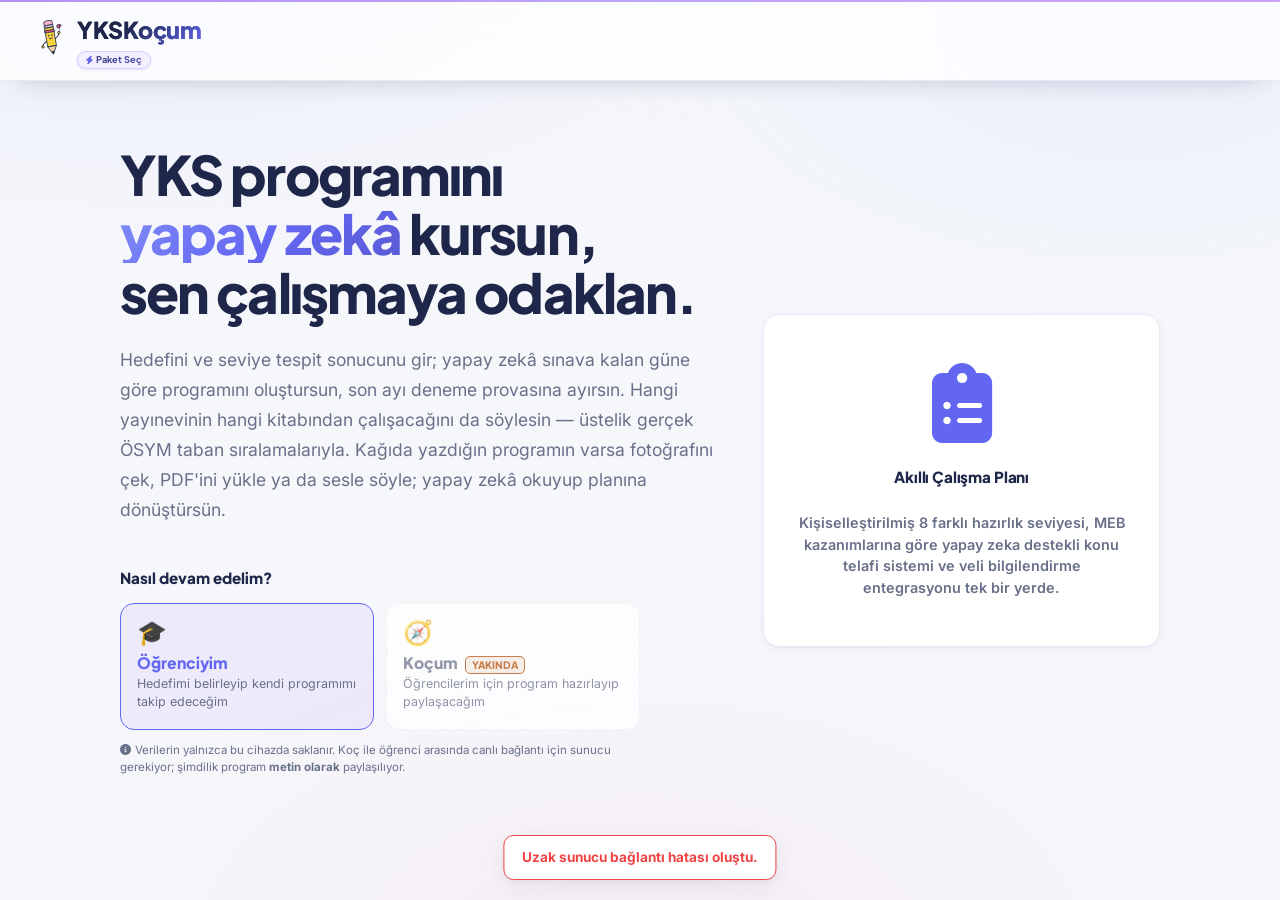
==== index.html @ 54e5850d "Gorev karti dar ekranda metni harf harf kirmiyordu 375px'te sagdaki rozet/saat/dugme grubu flex-shri" ====
<!DOCTYPE html>
<html lang="tr">
<head>
  <meta charset="UTF-8">
  <meta name="viewport" content="width=device-width, initial-scale=1.0, maximum-scale=1.0, user-scalable=no">
  <title>YKSKoçum - Akıllı YKS Ders Çalışma Koçu</title>
  <meta name="description" content="YKS sınavına hazırlanan öğrenciler için bilimsel verilerle desteklenen akıllı, dinamik ve kişiselleştirilmiş AI Ders Çalışma Koçu.">
  <meta name="theme-color" content="#6366f1">
  <link rel="manifest" href="manifest.json">
  <link rel="icon" type="image/svg+xml" href="favicon.svg">
  <link rel="icon" type="image/png" sizes="192x192" href="icon-192.png">
  <link rel="apple-touch-icon" href="icon-192.png">
  <!-- iOS: ana ekrana eklendiginde tarayici cubugu olmadan, uygulama gibi acilir -->
  <meta name="apple-mobile-web-app-capable" content="yes">
  <meta name="apple-mobile-web-app-status-bar-style" content="default">
  <meta name="apple-mobile-web-app-title" content="YKSKoçum">
  <meta name="mobile-web-app-capable" content="yes">
  <!-- CSS Stylesheet -->
  <!-- KRITIK: stil dosyasi yuklenmeden once modallar gorunur halde
       render edilmesin. styles.css gecikirse tum modal metinleri
       ekranda ust uste parliyordu. -->
  <style>.modal-overlay:not(.active){visibility:hidden;opacity:0;pointer-events:none;}</style>
  <link rel="stylesheet" href="styles.css?v=31">
  <!-- FontAwesome Icons -->
  <link rel="stylesheet" href="https://cdnjs.cloudflare.com/ajax/libs/font-awesome/6.4.0/css/all.min.css" integrity="sha384-iw3OoTErCYJJB9mCa8LNS2hbsQ7M3C0EpIsO/H5+EGAkPGc6rk+V8i04oW/K5xq0" crossorigin="anonymous">
  <!-- Chart.js CDN -->
  <script src="https://cdn.jsdelivr.net/npm/chart.js@4.4.2/dist/chart.umd.min.js" integrity="sha384-e6cc9LaIG7xZ3XD5B+jtr1NhTWPQGQdRCh6xiZ+ZFUtWCpg4ycv3Sh+SkZoopvUY" crossorigin="anonymous"></script>
  <script>
    /* Chart.js visual defaults — aligned with the Aurora design system */
    if (typeof Chart !== 'undefined') {
      Chart.defaults.font.family = "'Inter', system-ui, sans-serif";
      Chart.defaults.font.size = 12;
      Chart.defaults.color = '#697089';
      Chart.defaults.borderColor = 'rgba(120, 130, 165, 0.14)';
      Chart.defaults.plugins.tooltip.backgroundColor = 'rgba(23, 30, 51, 0.92)';
      Chart.defaults.plugins.tooltip.padding = 10;
      Chart.defaults.plugins.tooltip.cornerRadius = 10;
      Chart.defaults.plugins.tooltip.titleFont = { family: "'Plus Jakarta Sans', sans-serif", weight: '700' };
      Chart.defaults.plugins.legend.labels.usePointStyle = true;
      Chart.defaults.plugins.legend.labels.boxWidth = 8;
      Chart.defaults.animation.duration = 700;
      Chart.defaults.animation.easing = 'easeOutQuart';
    }
  </script>
  <script src="https://cdn.jsdelivr.net/npm/tesseract.js@5.0.5/dist/tesseract.min.js" integrity="sha384-sZlPHqJ8Pk1GMyFXfg9vOgDjyUZZe7wE2c0NoPg2z1vs2fmI4wOC0O1ONVyr73qa" crossorigin="anonymous"></script>
</head>
<body>
  
  <!-- Trial Banner -->
  <div id="trialBanner" style="display:none; background: linear-gradient(135deg, #f59e0b, #ea580c); color: white; text-align: center; padding: 0.5rem; font-size: 0.85rem; z-index: 1000; position: relative;">
  </div>

  <!-- UYGULAMA OLARAK KUR — tarayici menusundeki "Ana ekrana ekle"yi
       kimse bulmuyor; kurulum istemi uygulamanin icinden sunulur. -->
  <div id="installBar" style="display:none; align-items:center; gap:0.75rem; flex-wrap:wrap;
       background:var(--ai-tint); border-bottom:1px solid var(--ai-border); padding:0.6rem 1rem; font-size:0.82rem;">
    <span style="font-weight:700; color:var(--primary);">📱 YKSKoçum'yi uygulama olarak kur</span>
    <span id="installHint" style="color:var(--text-muted); flex:1; min-width:180px;">Ana ekranından tek dokunuşla aç, çevrimdışı çalışsın.</span>
    <button id="installBtn" class="btn btn-primary" style="padding:0.35rem 0.9rem; font-size:0.78rem; font-weight:800;" onclick="app.promptInstall()">Kur</button>
    <button class="btn btn-secondary" style="padding:0.35rem 0.7rem; font-size:0.78rem;" onclick="app.dismissInstall()">Şimdi değil</button>
  </div>

  <!-- App Header -->
  <header>
    <div class="logo" role="button" tabindex="0" onclick="app.goHome()" style="display: flex; align-items: center; gap: 0.45rem; cursor: pointer; flex-shrink: 0;">
      <svg viewBox="0 0 120 140" style="width: 38px; height: 44px; flex-shrink: 0;">
        <g transform="rotate(-10 60 70)">
          <path d="M46 72 Q34 76 31 86" fill="none" stroke="#1E2A4A" stroke-width="3" stroke-linecap="round"></path>
          <circle cx="31" cy="87" r="4" fill="#FFD93B" stroke="#1E2A4A" stroke-width="2.5"></circle>
          <path d="M74 68 Q86 62 89 52" fill="none" stroke="#1E2A4A" stroke-width="3" stroke-linecap="round"></path>
          <circle cx="89" cy="51" r="4" fill="#FFD93B" stroke="#1E2A4A" stroke-width="2.5"></circle>
          <path d="M89 47 Q95 40 91 34" fill="none" stroke="#1E2A4A" stroke-width="2" stroke-dasharray="1 4" stroke-linecap="round"></path>
          <circle cx="91" cy="31" r="5.5" fill="#E45C7F" stroke="#1E2A4A" stroke-width="2.5"></circle>
          <rect x="94" y="27" width="6" height="4.5" rx="1.5" fill="#E45C7F" stroke="#1E2A4A" stroke-width="2"></rect>
          <rect x="46" y="8" width="28" height="15" rx="7" fill="#FFB3C7" stroke="#1E2A4A" stroke-width="2.5"></rect>
          <rect x="46" y="22" width="28" height="8" fill="#D9DCE5" stroke="#1E2A4A" stroke-width="2.5"></rect>
          <path d="M50 24v4M56 24v4M62 24v4M68 24v4" stroke="#1E2A4A" stroke-width="1.4" opacity="0.5"></path>
          <rect x="46" y="30" width="28" height="60" fill="#FFD93B" stroke="#1E2A4A" stroke-width="2.5"></rect>
          <path d="M55 30v60M65 30v60" stroke="#1E2A4A" stroke-width="1.4" opacity="0.22"></path>
          <rect x="45" y="38" width="30" height="7" fill="#E45C7F" stroke="#1E2A4A" stroke-width="2.5"></rect>
          <circle cx="55" cy="55" r="2.4" fill="#1E2A4A"></circle>
          <circle cx="66" cy="55" r="2.4" fill="#1E2A4A"></circle>
          <path d="M55.5 64 Q60.5 69 65.5 64" fill="none" stroke="#1E2A4A" stroke-width="2.5" stroke-linecap="round"></path>
          <circle cx="50.5" cy="61" r="2.6" fill="#FFB3C7" opacity="0.85"></circle>
          <circle cx="70.5" cy="61" r="2.6" fill="#FFB3C7" opacity="0.85"></circle>
          <path d="M46 90 L74 90 L60 116 Z" fill="#F2D6A8" stroke="#1E2A4A" stroke-width="2.5" stroke-linejoin="round"></path>
          <path d="M55 106 L65 106 L60 116 Z" fill="#1E2A4A"></path>
        </g>
      </svg>
      <div style="display: flex; flex-direction: column; align-items: flex-start; gap: 0.15rem;">
        <span style="background: linear-gradient(135deg, var(--text-main) 40%, var(--primary) 100%); -webkit-background-clip: text; -webkit-text-fill-color: transparent;">YKSKoçum</span>
        <span id="roleBadge" style="display:none; align-items:center; gap:0.3rem; padding:0.2rem 0.55rem; font-size:0.68rem; font-weight:800; border-radius:99px; background:rgba(16,185,129,0.12); border:1px solid var(--success, #10b981); color:var(--success, #10b981); white-space:nowrap; margin-left:0.4rem;"></span>
        <button style="padding: 0.1rem 0.5rem; font-size: 0.58rem; line-height: 1.4; display: inline-flex; align-items: center; gap: 0.2rem; font-weight: 700; white-space: nowrap; border-radius: 4px; border: 1px solid rgba(245,158,11,0.4); background: rgba(245,158,11,0.08); color: #b45309; cursor: pointer; font-family: var(--font-header);" id="headerTierBtn" onclick="event.stopPropagation(); app.showSubscription()">
          <i class="fa-solid fa-bolt" style="font-size: 0.5rem;"></i> <span id="headerTierText">Paket Seç</span>
        </button>
      </div>
    </div>
    <div class="nav-stats" id="navStats" style="display: none; flex-wrap: wrap; margin-left: 1.5rem; gap: 0.75rem;">
      <div class="nav-stat-item" style="position: relative; cursor: pointer;">
        <span class="stat-icon-badge"><i class="fa-solid fa-fire"></i></span>
        <strong id="streakVal">0 Gün</strong>
        <div class="stat-tooltip-popup">
          <h4 style="margin: 0 0 0.5rem; font-size: 0.85rem; color: var(--text-main); font-family: var(--font-header); font-weight: 800; border-bottom: 1.5px solid var(--border-color); padding-bottom: 0.4rem;">
            &#128293; &#304;stikrar Serisi Nedir?
          </h4>
          <p style="margin: 0; font-size: 0.72rem; color: var(--text-muted); line-height: 1.4; font-weight: 600;">
            Her g&#252;n en az 1 ders &#231;al&#305;&#351;ma g&#246;revi tamamlayarak serini koruyabilirsin. G&#252;n atlad&#305;&#287;&#305;nda serin s&#305;f&#305;rlan&#305;r. &#304;stikrarl&#305; &#231;al&#305;&#351;arak hedefine h&#305;zla ula&#351;!
          </p>
        </div>
      </div>
      <div class="nav-stat-item" style="position: relative; cursor: pointer;">
        <span class="stat-icon-badge"><i class="fa-solid fa-medal"></i></span>
        <strong id="levelVal">1</strong>
        <div class="stat-tooltip-popup" id="levelStatTooltip">
          <!-- Populated dynamically in app.js -->
        </div>
      </div>
      <div class="nav-stat-item" id="headerBadgeContainer" style="position: relative; cursor: pointer;">
        <!-- JS populated badge item and tooltip popup -->
      </div>
      <div class="nav-stat-item" style="position: relative; cursor: pointer;">
        <span class="stat-icon-badge"><i class="fa-solid fa-trophy"></i></span>
        <strong id="targetVal">Tıp</strong>
        <div class="stat-tooltip-popup" id="targetStatTooltip">
          <!-- Populated dynamically in app.js -->
        </div>
      </div>
      <div class="theme-select-chip" title="Görsel Stili Değiştir">
        <span class="stat-icon-badge" style="background: linear-gradient(135deg, #f0abfc, #a855f7);"><i class="fa-solid fa-palette"></i></span>
        <select id="themeSelector" onchange="app.changeTheme(this.value)">
          <option value="classic">✨ Aurora</option>
          <option value="blue">🌊 Okyanus</option>
          <option value="pink">🌸 Sakura</option>
          <option value="dark">🌙 Gece</option>
        </select>
      </div>
      <!-- Notification bell chip -->
      <div class="nav-stat-item notif-bell-chip" id="headerNotifBtn" style="display: none; cursor: pointer; border-color: rgba(99,102,241,0.35);" onclick="app.openNotificationCenter()" title="Bildirimler">
        <span class="stat-icon-badge" style="background: var(--ai-gradient);"><i class="fa-solid fa-bell"></i></span>
        <div class="notif-unread-badge"></div>
      </div>
      <!-- Logout chip -->
      <div class="nav-stat-item logout-chip" id="headerLogoutBtn" style="display: none; cursor: pointer;" onclick="app.logoutUser()" title="&#199;&#305;k&#305;&#351; Yap">
        <span class="stat-icon-badge"><i class="fa-solid fa-right-from-bracket"></i></span>
      </div>
    </div>
  </header>

  <!-- Main Content Wrapper -->
  <main>



    <!-- VIEW 1: LANDING / WELCOME -->
    <section id="landingView" class="app-view active">
      <div class="hero-container">
        <div class="hero-text">
          <h1>YKS programını <span>yapay zekâ</span> kursun,<br>sen çalışmaya odaklan.</h1>
          <p>Hedefini ve seviye tespit sonucunu gir; yapay zekâ sınava kalan güne göre programını oluştursun,
          son ayı deneme provasına ayırsın. Hangi yayınevinin hangi kitabından çalışacağını da söylesin —
          üstelik gerçek ÖSYM taban sıralamalarıyla. Kağıda yazdığın programın varsa fotoğrafını çek,
          PDF'ini yükle ya da sesle söyle; yapay zekâ okuyup planına dönüştürsün.</p>
          <!-- ROL SECIMI — sonraki her sey buna gore degisiyor.
               Ogrenci: hedef belirleme sihirbazi + gunluk program takibi.
               Koc: program hazirlama + metin olarak paylasma. -->
          <p style="font-weight:800; font-family:var(--font-header); font-size:0.95rem; margin:0 0 0.75rem; color:var(--text-main);">Nasıl devam edelim?</p>
          <div style="display:grid; grid-template-columns:repeat(auto-fit, minmax(210px, 1fr)); gap:0.75rem; max-width:520px;">

            <button class="role-card" onclick="app.startAsStudent()"
                    style="text-align:left; cursor:pointer; border:1.5px solid var(--primary); background:var(--ai-tint); border-radius:14px; padding:1.1rem 1rem; font-family:inherit;">
              <div style="font-size:1.5rem; line-height:1; margin-bottom:0.5rem;">🎓</div>
              <div style="font-weight:800; font-size:0.98rem; color:var(--primary); font-family:var(--font-header); margin-bottom:0.2rem;">Öğrenciyim</div>
              <div style="font-size:0.78rem; color:var(--text-muted); line-height:1.45;">Hedefimi belirleyip kendi programımı takip edeceğim</div>
            </button>

            <button class="role-card" onclick="app.startAsCoach()"
                    style="text-align:left; cursor:pointer; border:1.5px dashed var(--border-color); background:var(--bg-card); border-radius:14px; padding:1.1rem 1rem; font-family:inherit; opacity:.72;">
              <div style="font-size:1.5rem; line-height:1; margin-bottom:0.5rem;">🧭</div>
              <div style="font-weight:800; font-size:0.98rem; color:var(--text-muted); font-family:var(--font-header); margin-bottom:0.2rem;">Koçum
                <span style="font-size:.64rem; font-weight:800; background:rgba(180,83,9,.12); color:#b45309; border:1px solid #b45309; padding:.08rem .38rem; border-radius:5px; margin-left:.25rem; vertical-align:middle;">YAKINDA</span>
              </div>
              <div style="font-size:0.78rem; color:var(--text-muted); line-height:1.45;">Öğrencilerim için program hazırlayıp paylaşacağım</div>
            </button>

          </div>
          <p style="font-size:0.72rem; color:var(--text-muted); margin-top:0.75rem; max-width:520px; line-height:1.5;">
            <i class="fa-solid fa-circle-info"></i> Verilerin yalnızca bu cihazda saklanır. Koç ile öğrenci arasında canlı bağlantı için sunucu gerekiyor; şimdilik program <strong>metin olarak</strong> paylaşılıyor.
          </p>

          <!-- Saved Profile Quick Login Box (Hidden by default, shown if local registration exists) -->
          <div id="savedProfileLoginBox" class="glass-card" style="display: none; align-items: center; gap: 1rem; margin-top: 1.5rem; background: rgba(37,99,235,0.03); border: 1px solid var(--primary); max-width: 450px; text-align: left; padding: 1rem; border-radius: 12px; box-shadow: var(--shadow-sm);">
            <div style="font-size: 2.2rem; background: var(--bg-card); border-radius: 50%; width: 50px; height: 50px; display: flex; align-items: center; justify-content: center; border: 1px solid var(--border-color);">🏆</div>
            <div style="flex: 1;">
              <h4 style="margin: 0; font-size: 0.95rem; color: var(--text-main);" id="savedProfileName">-</h4>
              <p style="margin: 0.15rem 0 0; font-size: 0.75rem; color: var(--text-muted);" id="savedProfileTrack">-</p>
            </div>
            <button class="btn btn-primary" style="padding: 0.45rem 0.9rem; font-size: 0.75rem;" onclick="app.quickLogin()">
              <i class="fa-solid fa-right-to-bracket"></i> Giriş Yap
            </button>
          </div>
        </div>
        <div class="glass-card" style="display: flex; flex-direction: column; gap: 1.5rem; justify-content: center; align-items: center; text-align: center; padding: 3rem 2rem;">
          <i class="fa-solid fa-clipboard-list" style="font-size: 5rem; color: var(--primary); animation: pulse-glow 2s infinite;"></i>
          <h3>Akıllı Çalışma Planı</h3>
          <p style="font-size: 0.9rem; color: var(--text-muted);">
            Kişiselleştirilmiş 8 farklı hazırlık seviyesi, MEB kazanımlarına göre yapay zeka destekli konu telafi sistemi ve veli bilgilendirme entegrasyonu tek bir yerde.
          </p>
        </div>
      </div>
    </section>

    <!-- VIEW 2: SETUP WIZARD -->
    <section id="wizardView" class="app-view" hidden>
      <div class="glass-card">
        <div class="wz-shell">

          <!-- Adım göstergesi: 5 parça -->
          <div class="wz-progress" id="wzProgress" aria-hidden="true">
            <span class="wz-seg done"></span><span class="wz-seg"></span><span class="wz-seg"></span><span class="wz-seg"></span><span class="wz-seg"></span>
          </div>
          <!-- Eski iki noktalı gösterge kaldırıldı; showWizardPage null korumalı -->

          <!-- ADIM 1-3 -->
          <div id="wizardPage1" class="wizard-page">

            <div class="wz-step active" data-step="1">
              <div class="wz-count">Adım 1 / 5</div>
              <h2 class="wz-q">Merhaba! Seni nasıl çağıralım?</h2>
              <p class="wz-sub">Programın ve raporların bu bilgilerle kişiselleşecek. Yalnızca bu cihazda saklanır.</p>
              <div class="wz-field">
                <label for="studentName">Adın soyadın</label>
                <input type="text" id="studentName" placeholder="Adın ve soyadın" required>
              </div>
              <div class="wz-field">
                <label for="studentEmail">E-posta adresin</label>
                <input type="email" id="studentEmail" placeholder="ornek@eposta.com" autocomplete="email" required>
                <div id="studentEmailError" style="font-size:.72rem; color:var(--danger,#dc2626); font-weight:700; margin-top:.3rem; display:none;"></div>
                <div class="wz-hint">🔒 Bilgilerin hiçbir sunucuya gönderilmez.</div>
              </div>
            </div>

            <div class="wz-step" data-step="2">
              <div class="wz-count">Adım 2 / 5</div>
              <h2 class="wz-q">Hangi alanda hazırlanıyorsun?</h2>
              <p class="wz-sub">Programındaki dersler ve müfredat buna göre belirlenir.</p>
              <div class="wz-pick" id="trackPicker">
                <button type="button" class="wz-opt sel" data-track="Sayısal" onclick="app.wizardPickTrack('Sayısal')">
                  <div class="wz-opt-t">Sayısal</div><div class="wz-opt-s">Mat · Fizik · Kimya · Biyoloji</div></button>
                <button type="button" class="wz-opt" data-track="Eşit Ağırlık" onclick="app.wizardPickTrack('Eşit Ağırlık')">
                  <div class="wz-opt-t">Eşit Ağırlık</div><div class="wz-opt-s">Mat · Edebiyat · Tarih · Coğrafya</div></button>
                <button type="button" class="wz-opt" data-track="Sözel" onclick="app.wizardPickTrack('Sözel')">
                  <div class="wz-opt-t">Sözel</div><div class="wz-opt-s">Edebiyat · Tarih · Coğrafya</div></button>
                <button type="button" class="wz-opt" data-track="Dil" onclick="app.wizardPickTrack('Dil')">
                  <div class="wz-opt-t">Yabancı Dil</div><div class="wz-opt-s">İngilizce ağırlıklı</div></button>
              </div>
              <select id="trackSelect" onchange="app.updateGoalPlanPreview()" style="display:none;">
                <option value="Sayısal">Sayısal (SAY)</option>
                <option value="Eşit Ağırlık">Eşit Ağırlık (EA)</option>
                <option value="Sözel">Sözel (SÖZ)</option>
                <option value="Dil">Yabancı Dil (DİL)</option>
              </select>
            </div>

            <div class="wz-step" data-step="3">
              <div class="wz-count">Adım 3 / 5</div>
              <h2 class="wz-q">Hedefin ne?</h2>
              <p class="wz-sub">Sıralamanı gir, ya da üniversite ve bölüm seç; hedef sıralamayı ÖSYM taban verisiyle hesaplayalım.</p>
              <div class="wz-field">
                <label for="targetRank">Hedef sıralama (Türkiye geneli)</label>
                <input type="number" id="targetRank" step="1" min="1" max="3000000" placeholder="Örn: 50000" oninput="app.updateGoalPlanPreview()">
                <div id="targetRankNote" class="wz-hint">📊 Boş bırakırsan seçtiğin üniversite/bölümden otomatik hedef belirlenir.</div>
              </div>
              <div class="wz-field">
                <label for="targetUniversity">Hedef üniversite <span style="font-weight:600;color:var(--text-muted)">(isteğe bağlı)</span></label>
                <select id="targetUniversity" onchange="app.updateGoalPlanPreview()">
                  <option value="">Fark etmez / henüz kararsızım</option>
                </select>
              </div>
              <div class="wz-field">
                <label for="targetDepartment">Hedef bölüm <span style="font-weight:600;color:var(--text-muted)">(isteğe bağlı)</span></label>
                <select id="targetDepartment" onchange="app.updateGoalPlanPreview()">
                  <option value="">Fark etmez / henüz kararsızım</option>
                </select>
                <div id="targetDeptPercentileNotice" style="font-size:.72rem; color:var(--primary); font-weight:700; margin-top:.3rem; display:none;"></div>
              </div>

              <div id="tercihMotoruBox" class="glass-card" style="background:var(--bg-card); border:1px solid var(--ai-border, rgba(139,92,246,.25)); margin:0 0 1.25rem; display:none; padding:1.1rem;"></div>

            </div>
          </div>

          <!-- ADIM 4-5 -->
          <div id="wizardPage2" class="wizard-page" style="display:none;">

            <div class="wz-step" data-step="4">
              <div class="wz-count">Adım 4 / 5</div>
              <h2 class="wz-q">Günün nasıl geçiyor?</h2>
              <p class="wz-sub">Programı gerçekten yapabileceğin saatlere göre kuralım.</p>
              <div class="wz-field">
                <label for="schoolStatus">Okul durumun</label>
                <select id="schoolStatus" onchange="app.checkHabitsFeedback()">
                  <option value="school">Okula gidiyorum</option>
                  <option value="graduate">Mezunum / evden hazırlanıyorum</option>
                </select>
              </div>
              <div style="display:grid; grid-template-columns:repeat(auto-fit,minmax(140px,1fr)); gap:.8rem;">
                <div class="wz-field"><label for="weekdayCapacity">Hafta içi (saat/gün)</label>
                  <input type="number" id="weekdayCapacity" value="4" min="0" max="16" oninput="app.checkHabitsFeedback()"></div>
                <div class="wz-field"><label for="weekendCapacity">Hafta sonu (saat/gün)</label>
                  <input type="number" id="weekendCapacity" value="8" min="0" max="16" oninput="app.checkHabitsFeedback()"></div>
                <div class="wz-field"><label for="wakeTime">Kalkış</label>
                  <input type="time" id="wakeTime" value="07:00" onchange="app.checkHabitsFeedback()"></div>
                <div class="wz-field"><label for="sleepTime">Yatış</label>
                  <input type="time" id="sleepTime" value="23:00" onchange="app.checkHabitsFeedback()"></div>
              </div>
              <div id="coachHabitFeedback" style="display:none; margin-top:.5rem;"></div>
            </div>

            <div class="wz-step" data-step="5">
              <div class="wz-count">Adım 5 / 5</div>
              <h2 class="wz-q">Veline haber verelim mi?</h2>
              <p class="wz-sub">Doldurursan çalışma raporun veline iletilir. Bu adımı atlayabilirsin.</p>
              <div class="wz-field">
                <label for="parentEmail">Veli e-postası <span style="font-weight:600;color:var(--text-muted)">(isteğe bağlı)</span></label>
                <input type="email" id="parentEmail" placeholder="veli@mail.com" autocomplete="email">
              </div>
              <div class="wz-field">
                <label for="parentPhone">Veli telefonu <span style="font-weight:600;color:var(--text-muted)">(isteğe bağlı)</span></label>
                <input type="tel" id="parentPhone" placeholder="05xxxxxxxxx" autocomplete="tel">
                <div id="parentContactError" style="display:none; font-size:.72rem; color:var(--danger); margin-top:.3rem; font-weight:700;"></div>
                <div id="parentContactLockNote" style="display:none; font-size:.72rem; color:var(--primary); margin-top:.4rem; font-weight:700;">
                  <i class="fa-solid fa-lock"></i> Veli bilgileri kayıtlı ve değiştirilemez.
                </div>
                <div class="wz-hint">Bir kez kaydedildikten sonra bu bilgiler kaldırılamaz.</div>
              </div>
            </div>
          </div>

          <div class="wz-nav">
            <button class="btn btn-secondary" id="wzBackBtn" onclick="app.wizardBack()">
              <i class="fa-solid fa-arrow-left"></i> Geri
            </button>
            <button class="btn btn-primary" id="wizardNextBtn" onclick="app.wizardNext()">
              Devam <i class="fa-solid fa-arrow-right"></i>
            </button>
          </div>
        </div>
      </div>
    </section>

    <!-- VIEW 2.5: MEZUN ÖĞRENCİLER İÇİN MEVCUT KONUM GİRİŞİ -->
    <section id="graduatePositionView" class="app-view" hidden>
      <div class="glass-card" style="max-width: 640px; margin: 0 auto;">
        <h2 style="margin-bottom: 0.5rem;"><i class="fa-solid fa-location-crosshairs text-primary"></i> Mevcut Konumunu Belirle</h2>
        <p class="panel-intro" style="margin-top:0; margin-bottom: 1.5rem;">
          Mezun olduğun için sana seviye tespit sınavı yerine son deneme/sınav sonuçlarını soruyoruz — mevcut konumun (Sıralama, TYT/AYT netlerin) buradan belirlenir ve program buna göre kurulur. Okula giden öğrenciler için mevcut konum, Seviye Tespit Sınavı sonucudur.
        </p>

        <div class="form-grid">
          <div class="form-group">
            <label for="gradCurrentRank">Mevcut Sıralaman (Türkiye Geneli, Tahmini)</label>
            <input type="number" id="gradCurrentRank" min="1" max="3000000" step="1" placeholder="Örn: 180000" required>
          </div>
          <div class="form-group">
            <label for="gradTytNet">Son Denemende TYT Neti (0-120)</label>
            <input type="number" id="gradTytNet" min="0" max="120" step="0.25" placeholder="Örn: 78" required>
          </div>
          <div class="form-group" id="gradAytNetGroup">
            <label for="gradAytNet">Son Denemende AYT Neti (0-80)</label>
            <input type="number" id="gradAytNet" min="0" max="80" step="0.25" placeholder="Örn: 42">
          </div>
          <div class="form-group" id="gradDilNetGroup" style="display:none;">
            <label for="gradDilNet">Son Denemende Dil Sınavı (YDT) Neti (0-80)</label>
            <input type="number" id="gradDilNet" min="0" max="80" step="0.25" placeholder="Örn: 55">
          </div>
        </div>
        <div id="gradPositionError" style="display:none; font-size:0.72rem; color:var(--danger); margin-bottom:1rem; font-weight:700;"><i class="fa-solid fa-triangle-exclamation"></i> Sıralama ve TYT netini, alanına uygun ikinci neti (AYT veya Dil) doldurman gerekiyor.</div>

        <div style="display: flex; justify-content: space-between; gap: 1rem; margin-top: 1rem;">
          <button class="btn btn-secondary" onclick="app.showView('wizardView'); app.showWizardPage(2);">
            <i class="fa-solid fa-arrow-left"></i> Geri Dön
          </button>
          <button class="btn btn-primary" onclick="app.submitGraduatePosition()">
            Devam Et <i class="fa-solid fa-circle-check"></i>
          </button>
        </div>
      </div>
    </section>

    <!-- VIEW 3: DIAGNOSTIC TEST (SEVIYE TESPIT SINAVI) -->
    <section id="testView" class="app-view" hidden>
      <div class="glass-card">
        <div style="display: flex; justify-content: space-between; align-items: center; border-bottom: 1px solid rgba(0,0,0,0.08); padding-bottom: 1rem; margin-bottom: 1.5rem;">
          <div>
            <h2><i class="fa-solid fa-pen-fancy text-primary"></i> Seviye Tespit Sınavı</h2>
            <p style="color: var(--text-muted); font-size: 0.9rem; margin-top: 0.25rem;">Seçtiğin derslerden, güncel YKS müfredatına ve soru tarzına göre hazırlanmış testleri tamamla.</p>
          </div>
          <div style="display: flex; gap: 1.5rem; align-items: center;">
            <div class="nav-stat-item" style="border-color: var(--primary); background:#fff;">
              <i class="fa-solid fa-hourglass-half"></i>
              <span id="testTimer">60:00</span>
            </div>
          </div>
        </div>

        <div class="test-layout">
          <!-- Left Bar: Subjects & Nav -->
          <div class="test-sidebar">
            <h4 style="margin-bottom: 0.75rem; color: var(--text-main);">Dersler</h4>
            <div style="display: flex; flex-direction: column; gap: 0.5rem; margin-bottom: 1.5rem;" id="testSubjectTabs">
              <!-- Rendered via JS -->
            </div>
            
            <h4 style="margin-bottom: 0.5rem; color: var(--text-main);">Soru Haritası</h4>
            <div class="question-nav" id="testQuestionNav">
              <!-- Rendered via JS -->
            </div>
          </div>

          <!-- Right Content: Active Question Box -->
          <div class="glass-card" style="margin: 0; background: rgba(0,0,0,0.01); border-color: rgba(0,0,0,0.05);">
            <div class="question-box" id="testQuestionBox">
              <!-- Rendered via JS -->
            </div>
            <div style="display: flex; justify-content: space-between; border-top: 1px solid rgba(0,0,0,0.05); padding-top: 1.5rem;">
              <button class="btn btn-secondary" onclick="app.testPrevQuestion()">
                <i class="fa-solid fa-arrow-left"></i> Önceki
              </button>
              <button class="btn btn-primary" onclick="app.testNextQuestion()">
                Sonraki <i class="fa-solid fa-arrow-right"></i>
              </button>
            </div>
          </div>
        </div>

        <div style="display: flex; justify-content: space-between; align-items: center; gap: 1rem; flex-wrap: wrap; margin-top: 2rem;">
          <div style="flex: 1 1 260px; min-width: 240px;">
            <button class="btn btn-secondary" onclick="app.skipDiagnosticTest()">
              <i class="fa-solid fa-forward"></i> Sınavı Geç
            </button>
            <p style="color: var(--text-muted); font-size: 0.78rem; line-height: 1.45; margin: 0.6rem 0 0;">
              Seviye tespit sınavı <strong>zorunlu değildir</strong>. Geçersen programın yalnızca hedef sıralamana göre
              hazırlanır; sınavı sonradan Profil bölümünden istediğin zaman çözebilirsin.
            </p>
          </div>
          <button class="btn btn-danger" onclick="app.confirmSubmitTest()">
            <i class="fa-solid fa-clipboard-check"></i> Sınavı Bitir ve Analiz Et
          </button>
        </div>
      </div>
    </section>

    <!-- VIEW 4: DIAGNOSTIC REPORT (RAPOR VE BASLANGIC) -->
    <section id="reportView" class="app-view" hidden>
      <div class="glass-card" style="max-width: 800px; margin: 0 auto; text-align: center;">
        <i class="fa-solid fa-clipboard-check" style="font-size: 4.5rem; color: var(--success); margin-bottom: 1.5rem; animation: pulse-glow 2s infinite;"></i>
        <h2>Seviye Tespit Sonuçların Hazır!</h2>
        <p style="color: var(--text-muted); margin-bottom: 2rem;">Sınav analizlerin yapıldı, koçun eksiklerini belirledi. Uygulamaya girdiğinde sana uygun bir program önerisi seni bekliyor olacak.</p>

        <!-- Assessment stats -->
        <div class="level-info-box" style="margin-bottom: 2.5rem;">
          <div class="level-stat">
            <div class="num" id="reportAccuracy">0%</div>
            <div class="label">Genel Doğruluk Oranı</div>
          </div>
          <div class="level-stat">
            <div class="num" id="reportAssessedLevel">3. Seviye</div>
            <div class="label">Belirlenen Seviye</div>
          </div>
          <div class="level-stat">
            <div class="num" id="reportCorrectCount">0/0</div>
            <div class="label" id="reportCorrectCountLabel">Doğru / Soru Sayısı</div>
          </div>
        </div>

        <!-- Subject details (only for diagnostic-test flow; graduates skip this) -->
        <div id="reportSubjectBreakdownSection" style="text-align: left; margin-bottom: 2.5rem;">
          <h4 style="margin-bottom: 1rem; border-bottom: 1px solid rgba(0,0,0,0.05); padding-bottom: 0.5rem;"><i class="fa-solid fa-graduation-cap"></i> Ders Bazlı Analiz</h4>
          <div id="reportSubjectBreakdown" style="display: flex; flex-direction: column; gap: 0.75rem;">
            <!-- JS populated -->
          </div>
        </div>

        <!-- Coach speech -->
        <div class="coach-feedback-box" style="text-align: left; margin-bottom: 2.5rem; background: rgba(59, 130, 246, 0.03); border-color: rgba(59, 130, 246, 0.15);">
          <div class="coach-avatar" style="border-color: var(--secondary); background: rgba(59, 130, 246, 0.05);">✏️</div>
          <div class="coach-message">
            <h4>YKSKoçum Maç Raporu</h4>
            <p id="reportCoachAnalysis">Analiz yükleniyor...</p>
          </div>
        </div>

        <button class="btn btn-primary" onclick="app.startMainDashboard()">
          Uygulamaya Gir <i class="fa-solid fa-arrow-right"></i>
        </button>
      </div>
    </section>

    <section id="notificationSettingsView" class="app-view" hidden>
      <div class="glass-card" style="max-width: 600px; margin: 2rem auto;">
        <div style="display: flex; justify-content: space-between; align-items: center; border-bottom: 1px solid rgba(0,0,0,0.1); padding-bottom: 1rem; margin-bottom: 1rem;">
          <h2 style="margin:0; font-size: 1.5rem; display:flex; align-items:center; gap: 0.5rem;">
            <i class="fa-solid fa-bell"></i> AI Bildirim Ayarları
          </h2>
          <button class="btn btn-outline" onclick="app.showView('dashboardView')">Geri Dön</button>
        </div>
        
        <div class="control-group">
          <label style="display: flex; align-items: center; justify-content: space-between; font-weight: bold; font-size: 1.1rem; cursor: pointer;">
            <span>Akıllı Bildirimleri Aktifleştir</span>
            <input type="checkbox" id="notifEnabledToggle" style="transform: scale(1.2);" onchange="app.notificationManager.requestPermission().then(g => { if(g) { document.getElementById('notifEnabledToggle').checked = true; } else { document.getElementById('notifEnabledToggle').checked = false; } })">
          </label>
          <small style="color: var(--text-muted);">YKSKoçum sana çalışma durumuna göre kritik hatırlatmalar yapacak.</small>
        </div>

        <h3 style="margin-top: 1.5rem;">Sessiz Saatler</h3>
        <div id="dynamicQuietHoursInfo" style="padding: 1rem; background: rgba(139, 92, 246, 0.05); border-left: 4px solid var(--primary); border-radius: 4px; margin-bottom: 1.5rem; color: var(--text-main);">
          Sessiz saatlerin uyku düzenine göre otomatik olarak <strong id="dynamicQuietStart">23:00</strong> - <strong id="dynamicQuietEnd">08:00</strong> olarak senkronize edildi.
        </div>

        <h3>Bildirim Kategorileri</h3>
        <div style="display: flex; flex-direction: column; gap: 0.8rem; margin-bottom: 2rem;">
          <label style="display: flex; gap: 0.5rem; align-items: center;">
            <input type="checkbox" id="notifCatCritical" onchange="app.notificationManager.settings.categories.critical = this.checked; app.notificationManager.saveSettings();" checked>
            <div>
              <strong>Kritik Uyarılar</strong>
              <div style="font-size: 0.85rem; color: var(--text-muted);">Hata defterinde biriken tekrar hataları (Çok Önemli)</div>
            </div>
          </label>
          <label style="display: flex; gap: 0.5rem; align-items: center;">
            <input type="checkbox" id="notifCatHigh" onchange="app.notificationManager.settings.categories.high = this.checked; app.notificationManager.saveSettings();" checked>
            <div>
              <strong>Günlük Çalışma Hatırlatmaları</strong>
              <div style="font-size: 0.85rem; color: var(--text-muted);">O günkü aralıklı tekrar konuları ve önemli görevler</div>
            </div>
          </label>
          <label style="display: flex; gap: 0.5rem; align-items: center;">
            <input type="checkbox" id="notifCatLow" onchange="app.notificationManager.settings.categories.low = this.checked; app.notificationManager.saveSettings();" checked>
            <div>
              <strong>Motivasyon ve Gelişim</strong>
              <div style="font-size: 0.85rem; color: var(--text-muted);">Çalışma serileri ve tebrik mesajları</div>
            </div>
          </label>
        </div>

        <button class="btn btn-primary" style="width: 100%;" onclick="app.notificationManager.sendTestNotification()">Test Bildirimi Gönder</button>
      </div>
    </section>

    <section id="dashboardView" class="app-view" hidden>
      <div id="saltOkunurSerit" style="display:none; align-items:center; gap:0.6rem; flex-wrap:wrap;
           background:var(--warning, #f59e0b); color:#fff; padding:0.7rem 1rem; border-radius:10px;
           margin:0 0 1rem; font-size:0.83rem; font-weight:700;">
        <i class="fa-solid fa-lock"></i>
        <span style="flex:1; min-width:220px;">Deneme süren bitti. Devam etmek için bir paket seç — programın ve tüm kayıtların duruyor.</span>
        <button class="btn" style="background:#fff; color:var(--warning, #b45309); font-weight:800; padding:0.35rem 0.8rem; border:none;"
                onclick="app.showSubscriptionModal()">Paketleri Gör</button>
      </div>

      <!-- YKS GERİ SAYIM — flip-clock, tek satır -->
      <div class="yks-countdown-bar" id="yksCountdownBar">
        <div class="yks-cd-title"><i class="fa-solid fa-hourglass-half"></i> YKS Geri Sayım</div>
        <div class="yks-cd-groups" id="yksCdGroups"></div>
        <div class="yks-cd-meta">
          <div class="yks-cd-date">19 Haziran 2027 <span>🎯</span></div>
          <div class="yks-cd-substats">
            <span><i class="fa-solid fa-circle-check"></i> Tamamlanan: <strong id="heroTodayDone">0</strong>/<strong id="heroTodayTotal">0</strong> görev</span>
            <span class="yks-cd-sep">•</span>
            <span><i class="fa-solid fa-calendar-day"></i> Program günü: <strong id="heroDayNum">1</strong></span>
          </div>
        </div>
      </div>

      <div class="dashboard-grid" style="width: 100%; max-width: 100%;">
        <!-- Sidebar panel -->
        <div class="sidebar-panel" style="display: none !important;">
          
          <!-- Prominent Target Trophy Board -->
          <div class="glass-card target-trophy-board" style="text-align:center;">
            <div style="font-size:2.5rem; color:#f59e0b; margin-bottom:0.5rem;"><i class="fa-solid fa-trophy"></i></div>
            <h3 style="font-size:1.15rem; color:var(--text-main);">HEDEFİNİZ</h3>
            <div style="font-size:1.35rem; font-weight:800; font-family:var(--font-header); color:var(--primary); margin:0.4rem 0;" id="trophyTargetDept">-</div>
            <p style="font-size:0.8rem; color:var(--text-muted);">Hedef Sıralama (Türkiye): <strong id="trophyPercentile">-</strong></p>
          </div>

          <div class="glass-card mini-profile">
            <div class="profile-pic">🏆</div>
            <h3 id="dashName">-</h3>
            <p style="color: var(--primary); font-size: 0.85rem; font-weight: 700; margin-bottom: 0.5rem;" id="dashTrack">Sayısal Programı</p>
            <div style="font-size:0.8rem; color:var(--text-muted); border-top:1px solid var(--border-color); padding-top:0.75rem; margin-top:0.75rem; text-align:left; display:flex; flex-direction:column; gap:0.4rem;">
              <div><i class="fa-solid fa-graduation-cap"></i> Durum: <strong id="dashSchoolStatus">Okula Gidiyor</strong></div>
              <div><i class="fa-solid fa-bed"></i> Uyku Düzeni: <strong id="dashSleepPattern">23:00 - 07:00</strong></div>
              <div><i class="fa-solid fa-square-poll-vertical"></i> Seviye Tespit Skoru: <strong id="dashDiagnosticScore">-%</strong></div>
              <div><i class="fa-solid fa-phone"></i> Veli İrtibat: <strong id="dashParentContact">-</strong></div>
            </div>
            
            <!-- PRO Premium soft highlight widget -->
            <div id="sidebarProBanner" style="margin: 1rem 0 0; padding: 0.75rem; border-radius: 8px; background: linear-gradient(135deg, rgba(139, 92, 246, 0.1), rgba(168, 85, 247, 0.1)); border: 1.5px solid rgba(139, 92, 246, 0.2); text-align: center;">
              <span style="font-size: 0.72rem; font-weight: 700; color: #a78bfa; display: block; margin-bottom: 0.35rem;">
                <i class="fa-solid fa-crown text-warning"></i> YKSKoçum Üyeliği: <span id="dashSubTierText" style="text-transform: uppercase;">PRO</span>
              </span>
              <button id="dashSubActionButton" onclick="app.showSubscriptionModal()" style="border: none; background: #8b5cf6; color: white; padding: 0.25rem 0.6rem; font-size: 0.68rem; font-weight: 800; border-radius: 6px; cursor: pointer; transition: background 0.2s; width: 100%;" onmouseover="this.style.background='#a78bfa'" onmouseout="this.style.background='#8b5cf6'">
                Planları Yönet
              </button>
            </div>
            
            <div style="margin-top:1.5rem; border-top:1px dashed var(--border-color); padding-top:1rem; text-align:center;">
              <div id="aiConnectionStatus" style="display: inline-block; padding: 0.5rem 1rem; background: rgba(245, 158, 11, 0.1); border: 1px solid rgba(245, 158, 11, 0.25); border-radius: 8px; font-weight: 700; color: #b45309; font-size: 0.85rem;">
                <i class="fa-solid fa-plug-circle-xmark"></i> AI Koç Bağlantısı Yok
              </div>
              <div style="margin-top:0.75rem; text-align:left;">
                <label for="aiCoachApiKey" style="font-size:0.72rem; font-weight:800; color:var(--text-muted); display:block; margin-bottom:0.3rem;">AI Anahtarı (Google Gemini)</label>
                <input type="password" id="aiCoachApiKey" autocomplete="off" placeholder="Anahtarını yapıştır" style="width:100%; padding:0.45rem 0.6rem; font-size:0.75rem; border:1.5px solid var(--border-color); border-radius:8px; background:var(--bg-card); color:var(--text-main);">
                <button class="btn btn-secondary" style="width:100%; margin-top:0.4rem; padding:0.35rem; font-size:0.72rem; font-weight:800;" onclick="app.saveLlmApiKey(document.getElementById('aiCoachApiKey').value)">
                  <i class="fa-solid fa-key"></i> Anahtarı Kaydet
                </button>
                <p style="font-size:0.66rem; color:var(--text-muted); margin:0.4rem 0 0; line-height:1.4;">Anahtar yalnızca bu cihazda saklanır, hiçbir yere gönderilmez. Boş bırakırsan uygulama çevrimdışı kural tabanlı modda çalışır.</p>
              </div>
            </div>

            <button class="btn btn-secondary" style="width:100%; margin-top:1rem; padding:0.45rem; font-size:0.8rem; display:flex; align-items:center; justify-content:center; gap:0.4rem; font-weight:700;" onclick="app.showView('notificationSettingsView')">
              <i class="fa-solid fa-bell"></i> AI Bildirim Ayarları
            </button>

            <button id="retakeDiagnosticBtn" class="btn btn-secondary" style="width:100%; margin-top:1rem; padding:0.45rem; font-size:0.8rem; display:flex; align-items:center; justify-content:center; gap:0.4rem; font-weight:700;" onclick="app.retakeDiagnosticTest()">
              <i class="fa-solid fa-pen-fancy"></i> <span id="retakeDiagnosticLabel">Seviye Tespit Sınavını Çöz</span>
            </button>
            <p id="retakeDiagnosticNote" style="font-size:0.66rem; color:var(--text-muted); margin:0.4rem 0 0; line-height:1.4; text-align:center;"></p>

            <button class="btn btn-secondary text-danger" style="width:100%; margin-top:1rem; padding:0.45rem; font-size:0.8rem; display:flex; align-items:center; justify-content:center; gap:0.4rem; font-weight:700; border-color:rgba(239,68,68,0.2); background:rgba(239,68,68,0.02);" onclick="app.logoutUser()">
              <i class="fa-solid fa-right-from-bracket"></i> Sistemden Çıkış Yap
            </button>
          </div>

          <!-- Focus Score Circular Gauge Widget -->
          <div class="glass-card" style="text-align: center; padding: 1.5rem;">
            <h4 style="margin-bottom: 1rem;"><i class="fa-solid fa-brain text-primary"></i> Günlük Odak Puanı</h4>
            <div style="display: flex; justify-content: center; align-items: center; margin: 1rem 0;">
              <div class="focus-gauge-outer">
                <span id="focusScoreVal">100</span>
                <span style="font-size: 0.75rem; color: var(--text-muted); display: block;">/ 100</span>
              </div>
            </div>
            <p style="font-size: 0.7rem; color: var(--text-muted);">
              İstikrar serisi, programı tamamlama oranı ve çözüm hızı verimliliğine göre hesaplanır.
            </p>
          </div>



          <div class="glass-card">
            <h4><i class="fa-solid fa-list-check"></i> Çalışma Özeti</h4>
            <div style="display: flex; flex-direction: column; gap: 0.75rem; margin-top: 1rem;">
              <div style="display: flex; justify-content: space-between; font-size: 0.9rem;">
                <span class="text-muted">Toplam Süreç:</span>
                <strong>30 Günlük Süreç</strong>
              </div>
              <div style="display: flex; justify-content: space-between; font-size: 0.9rem;">
                <span class="text-muted">Bugün Tamamlanan:</span>
                <strong id="dashTasksCompleted">0/4</strong>
              </div>
              <div style="display: flex; justify-content: space-between; font-size: 0.9rem;">
                <span class="text-muted">Doğruluk Yüzdesi:</span>
                <strong id="dashDailyAccuracy">-%</strong>
              </div>
              <div style="display: flex; justify-content: space-between; font-size: 0.9rem;">
                <span class="text-muted">Çalışılan Konu:</span>
                <strong id="dashTopicsWorked">0 konu</strong>
              </div>
              <div style="display: flex; justify-content: space-between; font-size: 0.9rem;">
                <span class="text-muted">Öğrenilen Konu:</span>
                <strong id="dashTopicsLearned">0 konu</strong>
              </div>
              <div style="display: flex; justify-content: space-between; font-size: 0.9rem;">
                <span class="text-muted">İstikrar Serisi:</span>
                <strong style="color: #ff7e39;"><i class="fa-solid fa-fire"></i> <span id="dashStreakVal">0 Gün</span></strong>
              </div>
              <div style="display: flex; justify-content: space-between; font-size: 0.85rem; border-top:1px dashed var(--border-color); padding-top:0.5rem; margin-top:0.25rem;">
                <span class="text-muted">TYT Soru / Doğruluk:</span>
                <strong id="dashTytSummaryStats">- / -%</strong>
              </div>
              <div style="display: flex; justify-content: space-between; font-size: 0.85rem;">
                <span class="text-muted">AYT Soru / Doğruluk:</span>
                <strong id="dashAytSummaryStats">- / -%</strong>
              </div>
            </div>
          </div>

          <!-- Parent Report Countdown Card Widget -->
          <div class="glass-card" id="parentReportCountdownCard" style="display: none; border-color: var(--success); background: rgba(16, 185, 129, 0.02);">
            <h4 style="color: var(--success);"><i class="fa-brands fa-whatsapp"></i> Veli Rapor Sayacı</h4>
            <div style="font-family: var(--font-header); font-weight: 800; font-size: 1.8rem; color: var(--text-main); margin: 0.5rem 0;" id="parentReportSidebarTimer">02:00:00</div>
            <p style="font-size: 0.75rem; color: var(--text-muted); line-height: 1.4;">
              Günlük çalışma programın tamamlandığında, 2 saat sonra veli raporu hazır hale gelir ve gönderme ekranı açılır — tek tıkla e-posta veya WhatsApp ile velisine iletebilirsin.
            </p>
          </div>

          
          
        </div> <!-- Close sidebar-panel -->
        
        <!-- Main content panel -->
        <div class="main-content-panel" style="flex: 1; min-width: 0; display: flex; flex-direction: column; gap: 1.5rem;">

          <!-- HERO CARD: MASCOT + TODAY STATS | COUNTDOWN -->
          <!-- AI ÇALIŞMA YARDIMCILARI GRID (no title/card wrapper) -->
          <div id="topHelpersCard" style="margin-bottom: 1.5rem; display: flex; flex-direction: column; gap: 1rem;">
            <div style="width: 100%;">
              <!-- 3 AI merkezi + yüzen YKSKoçum = 4 giriş noktası.
                   Rota Rehberi kaldırıldı; 4 fazlı müfredat haritası Program
                   Sihirbazı'nın içine taşındı. Alışkanlık Haritası, Gelişim
                   Analizi'nin altında kalır. Her kart öğrencinin zihnindeki
                   TEK soruyu yanıtlar. -->
              <div class="helpers-grid" style="display: grid; gap: 0.75rem;">

                <button class="tab-btn ai-helper-card" id="tabBtn-programCreator" onclick="app.switchTab('programCreator')">
                  <span class="ai-helper-icon"><i class="fa-solid fa-wand-magic-sparkles"></i></span>
                  <span class="ai-helper-title">AI Program Sihirbazı</span>
                  <span class="ai-helper-question">Ne çalışmalıyım?</span>
                </button>

                <button class="tab-btn ai-helper-card" id="tabBtn-vault" onclick="app.switchTab('vault')">
                  <span class="ai-helper-icon"><i class="fa-solid fa-dungeon"></i></span>
                  <span class="ai-helper-title">AI Hata Zindanı</span>
                  <span class="ai-helper-question">Hatalarımı nasıl kapatırım?</span>
                </button>

                <button class="tab-btn ai-helper-card" id="tabBtn-charts" onclick="app.switchTab('charts')">
                  <span class="ai-helper-icon"><i class="fa-solid fa-chart-line"></i></span>
                  <span class="ai-helper-title">AI Çalışma Analizi</span>
                  <span class="ai-helper-question">Nasıl gidiyorum?</span>
                </button>

                <button class="tab-btn ai-helper-card" id="tabBtn-habitMap" onclick="app.switchTab('habitMap')">
                  <span class="ai-helper-icon"><i class="fa-solid fa-dna"></i></span>
                  <span class="ai-helper-title">AI Alışkanlık Haritası</span>
                  <span class="ai-helper-question">Düzenli çalışıyor muyum?</span>
                </button>

                <button class="tab-btn ai-helper-card" id="tabBtn-curriculum" onclick="app.switchTab('curriculum')">
                  <span class="ai-helper-icon"><i class="fa-solid fa-graduation-cap"></i></span>
                  <span class="ai-helper-title">AI Müfredat Haritası</span>
                  <span class="ai-helper-question">Nereye kadar geldim?</span>
                </button>

              </div>
            </div>
          </div>

          <!-- NAV: ÇALIŞMA PLANIM · Gün | Hafta | Ay | Yıl -->
          <div class="glass-card" id="combinedProgramPlanCard" style="padding: 1rem 1.25rem; margin-bottom: 1.5rem; display: flex; flex-direction: column; gap: 0.75rem; position: relative; overflow: visible;">
            <!-- Tape on top -->
            <div style="position: absolute; top: -10px; left: 50%; transform: translateX(-50%) rotate(0.5deg); width: 85px; height: 18px; background: rgba(190, 205, 225, 0.45); border-radius: 2px; z-index: 10;"></div>
            
            <div style="display: flex; justify-content: space-between; align-items: center; flex-wrap: wrap; gap: 1rem;">
              <div style="display: flex; align-items: center; gap: 0.6rem; flex-wrap: wrap;">
                <h4 style="margin: 0; font-size: 0.95rem; font-family: var(--font-header); font-weight: 800; color: var(--text-main); display: flex; align-items: center; gap: 0.4rem; white-space: nowrap;">
                  <i class="fa-solid fa-calendar-day text-secondary"></i> Çalışma Programım
                </h4>

                <!-- Hangi programın aktif olduğunu gösteren salt-okunur etiket.
                     "Programı Yönet" düğmesi kaldırıldı: yalnızca Program
                     Sihirbazı'na gidiyordu ve o zaten ana sayfada kart olarak
                     duruyor; taşınacak ayrı bir işlevi yoktu. -->
                <span style="display:inline-flex; align-items:center; gap:0.35rem; padding:0.25rem 0.6rem; font-size:0.72rem; font-weight:700; border-radius:99px; background:var(--ai-tint); border:1px solid var(--ai-border); color:var(--primary); white-space:nowrap;">
                  <i class="fa-solid fa-circle-play" style="font-size:0.6rem;"></i> <span id="activeProgramNameLabel">AI Standart Planı</span>
                </span>
              </div>

              <div class="sub-tabs-grid" style="display: grid; gap: 0.5rem; width: 100%; max-width: 420px;">
                <button class="tab-btn active" id="tabBtn-today" onclick="app.switchTab('today')" style="background: var(--bg-card); border: 1.5px solid var(--border-color); border-radius: 8px; padding: 0.5rem; font-family: var(--font-header); font-weight: 900; font-size: 0.85rem; color: var(--text-main); display: flex; align-items: center; justify-content: center; gap: 6px; cursor: pointer;">
                  <i class="fa-solid fa-sun text-primary"></i> Günlük
                </button>
                <button class="tab-btn" id="tabBtn-calendar" onclick="app.switchTab('calendar')" style="background: var(--bg-card); border: 1.5px solid var(--border-color); border-radius: 8px; padding: 0.5rem; font-family: var(--font-header); font-weight: 900; font-size: 0.85rem; color: var(--text-main); display: flex; align-items: center; justify-content: center; gap: 6px; cursor: pointer;">
                  <i class="fa-solid fa-calendar-day text-secondary"></i> Haftalık
                </button>
                <button class="tab-btn" id="tabBtn-monthly" onclick="app.switchTab('monthly')" style="background: var(--bg-card); border: 1.5px solid var(--border-color); border-radius: 8px; padding: 0.5rem; font-family: var(--font-header); font-weight: 900; font-size: 0.85rem; color: var(--text-main); display: flex; align-items: center; justify-content: center; gap: 6px; cursor: pointer;">
                  <i class="fa-solid fa-calendar-days text-success"></i> Aylık
                </button>
                <button class="tab-btn" id="tabBtn-year" onclick="app.switchTab('year')" style="background: var(--bg-card); border: 1.5px solid var(--border-color); border-radius: 8px; padding: 0.5rem; font-family: var(--font-header); font-weight: 900; font-size: 0.85rem; color: var(--text-main); display: flex; align-items: center; justify-content: center; gap: 6px; cursor: pointer;">
                  <i class="fa-solid fa-route text-warning"></i> Yıllık
                </button>
              </div>
            </div>
          </div>



          <!-- TAB PANEL: TODAY TASKS (GÜNLÜK PLAN) -->
          <div class="tab-panel" id="panel-today">
            <!-- PROGRAM ÖNERİSİ — kurulum sonrası program otomatik oluşturulmaz;
                 girilen hedef ve seviye tespiti sonucuna göre öneri sunulur,
                 öğrenci kabul ederse uygulanır. -->
            <div id="programSuggestionCard" style="display:none; margin-bottom:1.25rem;"></div>

            <!-- Hedef ile programin gercek yuku ortusmuyorsa burada soylenir -->
            <div id="kapasiteNotu" style="display:none; margin-bottom:1.25rem;"></div>
            <div class="glass-card" style="padding: 1.5rem; background: var(--bg-card); border: 1.5px solid var(--border-color); border-radius: 12px; position: relative;">
              <!-- Tape on top -->
              <div style="position: absolute; top: -10px; left: 50%; transform: translateX(-50%) rotate(-1.5deg); width: 80px; height: 18px; background: rgba(190, 205, 225, 0.45); border-radius: 2px; z-index: 10;"></div>
              
              <div style="display: flex; justify-content: flex-end; align-items: center; border-bottom: 2px solid var(--border-color); padding-bottom: 1rem; margin-bottom: 1.5rem;">
                <div style="text-align: right; display: flex; flex-direction: column; align-items: flex-end;">
                  <span style="font-weight: 800; color: var(--primary); font-size: 1rem;" id="todayPanelProgressText">0/0 Tamamlandı</span>
                  <div style="background: rgba(0,0,0,0.05); width: 140px; height: 8px; border-radius: 4px; margin-top: 0.25rem; overflow: hidden;">
                    <div style="background: var(--primary); width: 0%; height: 100%; border-radius: 4px; transition: width 0.3s ease;" id="todayPanelProgressBar"></div>
                  </div>
                </div>
              </div>

              <!-- Tasks Checklist -->
              <div id="todayPanelTasksList" style="display: flex; flex-direction: column; gap: 1rem; min-height: 100px;">
                <!-- dynamic task list populated in app.js -->
              </div>

              <div style="display: flex; justify-content: space-between; margin-top: 1.5rem; border-top: 1px dashed var(--border-color); padding-top: 1rem; flex-wrap: wrap; gap: 1rem;">
                <button class="btn btn-secondary" onclick="app.openAddCustomTaskModal()" style="font-weight: 700;">
                  <i class="fa-solid fa-plus"></i> Yeni Görev Ekle
                </button>
              </div>

            </div>
          </div>

          <!-- TAB PANEL: YEARLY (YILLIK PLAN - DETAYLI 12 AY) -->
          <div class="tab-panel" id="panel-year">
            <div class="glass-card" style="padding: 1.5rem; background: var(--bg-card); border: 1.5px solid var(--border-color); border-radius: 12px; position: relative;">
              <!-- Tape on top -->
              <div style="position: absolute; top: -10px; left: 50%; transform: translateX(-50%) rotate(1deg); width: 80px; height: 18px; background: rgba(190, 205, 225, 0.45); border-radius: 2px; z-index: 10;"></div>
              
              <!-- Yearly 12 Months Detailed Track Card -->
              <div class="glass-card">
                <h2>Detaylı Yıllık (12 Aylık) Süreç Takibi</h2>
                <p class="panel-intro">YKS maratonunun 12 ayının tamamını buradan inceleyebilir, geçmiş ayların tamamlanma oranını görüp ileri tarihli günlerin görevlerini önceden kontrol edebilirsin.</p>
                <div id="yearlyAllMonthsGridContainer" style="display:flex; flex-direction:column; gap:2rem;">
                  <!-- JS populated 12 months detailed sections -->
                </div>
              </div>

            </div>
          </div>

          <div class="tab-panel active" id="panel-calendar">
            


            <!-- Week Selector Tabs -->
            <div style="display: flex; gap: 0.4rem; overflow-x: auto; margin-bottom: 1rem; padding-bottom: 0.25rem;" id="weekSelectorTabsRow">
              <!-- JS dynamically renders weeks tabs here -->
            </div>
            
            <!-- Parent Report Countdown Banner -->
            <div id="parentReportCountdownBanner" class="glass-card" style="display: none; background: rgba(16, 185, 129, 0.05); border-color: var(--success); margin-bottom: 1.5rem; align-items: center; justify-content: space-between; padding: 1rem 1.5rem;">
              <div style="display:flex; align-items:center; gap:0.75rem;">
                <i class="fa-brands fa-whatsapp" style="font-size: 1.8rem; color: var(--success); animation: pulse-glow 2s infinite;"></i>
                <div>
                  <h4 style="color:var(--success);">Veli Raporu Hazır</h4>
                  <p style="font-size:0.8rem; color:var(--text-muted);">2 saat sonra gönderme ekranı otomatik açılır; dilersen şimdi de tek tıkla gönderebilirsin.</p>
                </div>
              </div>
              <div style="text-align: right;">
                <div style="font-family:var(--font-header); font-weight:800; font-size:1.15rem; color:var(--text-main);" id="parentReportTimerVal">02:00:00</div>
                <button class="btn btn-secondary" style="padding:0.3rem 0.6rem; font-size:0.75rem; margin-top:0.25rem;" onclick="app.showParentReportModal()">Şimdi Gönder</button>
              </div>
            </div>

            <!-- Outlook-style Weekly Calendar View -->
            <div class="glass-card" style="overflow-x: auto; margin-bottom: 1.5rem;">
              <div style="display:flex; justify-content:space-between; align-items:center; margin-bottom:1.5rem; flex-wrap:wrap; gap:1rem;">
                <div>
                  <h2 id="weeklyOutlookTitle">Haftalık Takvim Planlayıcısı</h2>
                  <p class="panel-intro" style="margin: 0.25rem 0 0;">Haftanın yedi gününü yan yana görüp görevlerini gerçek takvim üzerinde planla.</p>
                </div>
                <div style="display:flex; align-items:center; gap:0.75rem; flex-wrap:wrap;">
                  <div style="display:flex; align-items:center; gap:0.5rem; font-size:0.85rem;">
                    <label style="font-weight:600; color:var(--text-muted); white-space:nowrap;"><i class="fa-regular fa-calendar"></i> Başlangıç:</label>
                    <input type="date" id="programStartDatePicker" onchange="app.updateProgramStartDate(this.value)" style="width:145px; padding:0.3rem 0.5rem; font-size:0.8rem;">
                  </div>
                </div>
              </div>
              
              <div class="weekly-outlook-grid" id="weeklyOutlookContainer">
                <!-- JS rendered outlook calendar grid columns -->
              </div>
            </div>



          </div>

          <!-- TAB PANEL 2: DETAILED MONTHLY PROCESS PLAN -->
          <div class="tab-panel" id="panel-monthly">
            
            <div class="glass-card" style="background: var(--bg-card) !important;">
              <h2>Aylık Plan</h2>
              <p class="panel-intro">Çalışma programındaki günleri, gerçek aylara gruplanmış kartlar halinde gör; bir güne tıklayıp o günün görevlerini açabilir, tamamlananları buradan da işaretleyebilirsin.</p>
              
              <div id="detailedMonthlyGridContainer" style="display:flex; flex-direction:column; gap:2rem;">
                <!-- JS populated monthly sections -->
              </div>
            </div>
          </div>

          <!-- TAB PANEL 3: AI PROGRAM OLUŞTUR -->
          <div class="tab-panel" id="panel-programCreator">
            <div class="glass-card">
              <button class="btn btn-secondary" onclick="app.switchTab('today')" style="margin-bottom: 1.25rem; font-family: var(--font-header); font-weight: 800; font-size: 0.82rem; display: inline-flex; align-items: center; gap: 0.4rem; border: 1.5px solid var(--border-color); border-radius: 6px; padding: 0.35rem 0.75rem; background: var(--bg-card); color: var(--text-main); cursor: pointer;">
                <i class="fa-solid fa-arrow-left"></i> ✏️ Ana Sayfaya Dön
              </button>

              <div style="display:flex; align-items:center; gap:0.6rem; margin-bottom:0.5rem; border-bottom:1px solid var(--border-color); padding-bottom:0.75rem;">
                <span class="ai-helper-icon" style="width:36px; height:36px; border-radius:10px; font-size:0.95rem;"><i class="fa-solid fa-wand-magic-sparkles"></i></span>
                <h2 style="margin:0; font-family: var(--font-header); font-weight: 800; color: var(--text-main);">AI Program Sihirbazı</h2>
              </div>
              <p class="panel-intro">
                Hedeflediğin derece seviyesine göre çalışma programını sıfırdan yaratır ve istersen kendi özel programını oluşturup AI planıyla arasında geçiş yapmanı sağlar.
              </p>

              <!-- PROGRAM OLUŞTURMA MODU — tek giriş noktası.
                   Önceden aynı panelde iki ayrı kutu (AI planı / kendi planı) ve
                   modalda gömülü üçüncü bir yol (fotoğraftan) vardı. Üçü tek bir
                   mod seçicinin altında birleştirildi; hiçbir yetenek kaldırılmadı. -->
              <div style="display:flex; gap:0.5rem; flex-wrap:wrap; margin-bottom:1.25rem;">
                <button class="btn btn-secondary program-mode-btn active" id="progModeBtn-ai" onclick="app.setProgramCreatorMode('ai')"
                        style="flex:1; min-width:170px; font-weight:800; font-size:0.85rem;">
                  <i class="fa-solid fa-wand-magic-sparkles"></i> AI Oluştursun
                </button>
                <button class="btn btn-secondary program-mode-btn" id="progModeBtn-custom" onclick="app.setProgramCreatorMode('custom')"
                        style="flex:1; min-width:170px; font-weight:800; font-size:0.85rem;">
                  <i class="fa-solid fa-pen-ruler"></i> Kendim Yapayım
                </button>
              </div>

              <!-- ============ SECTION A: AI PROGRAM OLUŞTURUCU ============ -->
              <div id="progMode-ai" style="border: 1.5px solid var(--ai-border); background: var(--ai-tint); border-radius: 14px; padding: 1.5rem; margin-bottom: 1.5rem;">
                <h3 style="margin: 0 0 0.4rem; font-size: 1.02rem; font-family: var(--font-header); font-weight: 800; color: var(--text-main); display:flex; align-items:center; gap:0.5rem;">
                  <i class="fa-solid fa-wand-magic-sparkles text-primary"></i> AI Program Oluşturucu
                </h3>
                <p style="color: var(--text-muted); font-size: 0.85rem; line-height: 1.6; margin-bottom: 1.25rem;">
                  Aşağıdan sınav odağını ve hedef başarı seviyeni seç. AI, bu seçime göre toplam çalışma saatini, çözmen gereken soru sayısını ve günlük ders programını (saatlik zaman çizelgesi, mola ve yemek araları dahil) yeniden hesaplayıp senin için sıfırdan oluşturur — <strong>mevcut standart programının yerine geçer.</strong>
                </p>

                <div class="form-grid" style="grid-template-columns: repeat(auto-fit, minmax(220px, 1fr)); margin-bottom: 1rem;">
                  <div class="form-group">
                    <label style="font-weight: 700; font-size: 0.85rem; color: var(--text-main); margin-bottom: 0.5rem; display: block;">Sınav Odak Alanı</label>
                    <select id="creatorExamFocusSelect" style="width: 100%; padding: 0.75rem; border: 1.5px solid var(--border-color); border-radius: 8px; font-weight: 700; font-size: 0.9rem; background: var(--bg-card); color: var(--text-main); cursor: pointer;">
                      <option value="both" selected>TYT + AYT (Genel Hazırlık)</option>
                      <option value="tyt">Sadece TYT (Temel Yeterlilik)</option>
                      <option value="ayt">Sadece AYT (Alan Yeterlilik)</option>
                    </select>
                  </div>

                  <div class="form-group">
                    <label style="font-weight: 700; font-size: 0.85rem; color: var(--text-main); margin-bottom: 0.5rem; display: block;">Hedef Başarı Seviyesi</label>
                    <select id="creatorLevelSelect" style="width: 100%; padding: 0.75rem; border: 1.5px solid var(--border-color); border-radius: 8px; font-weight: 700; font-size: 0.9rem; background: var(--bg-card); color: var(--text-main); cursor: pointer;">
                      <option value="1">1. Seviye: Başlangıç (Temel İnşa) - 900 Saat / 22K Soru</option>
                      <option value="2">2. Seviye: Gelişmekte Olan (İlk 516.612) - 1.100 Saat / 30K Soru</option>
                      <option value="3" selected>3. Seviye: Orta (İlk 258.306, Müh./Mimarlık Barajı) - 1.300 Saat / 40K Soru</option>
                      <option value="4">4. Seviye: Orta-Üstü (İlk 103.322, Diş/Ecz/Hukuk Barajı) - 1.450 Saat / 48K Soru</option>
                      <option value="5">5. Seviye: İyi (İlk 51.661, Tıp Barajı) - 1.600 Saat / 58K Soru</option>
                      <option value="6">6. Seviye: İleri (İlk 12.915) - 1.800 Saat / 70K Soru</option>
                      <option value="7">7. Seviye: Zirve (Elit Programlar) - 2.000 Saat / 85K Soru</option>
                      <option value="8">8. Seviye: Şampiyonluk (Türkiye Derecesi, İlk 100, Tüm Sorular Doğru) - 2.200 Saat / 100K Soru</option>
                    </select>
                  </div>
                </div>

                <button class="btn btn-primary" onclick="app.generateAIProgramFromCreator()" style="width: 100%; padding: 0.85rem; font-size: 0.95rem; font-weight: 800; border-radius: 8px; display: flex; align-items: center; justify-content: center; gap: 0.5rem; background: linear-gradient(135deg, #7c3aed, #a855f7); border: none; color: #fff; box-shadow: 0 4px 20px rgba(139, 92, 246, 0.4);">
                  <i class="fa-solid fa-wand-magic-sparkles"></i> Standart Programı Oluştur & Güncelle
                </button>
              </div>

              <div id="progMode-custom" style="display:none; border: 1.5px solid var(--border-color); border-radius: 14px; padding: 1.5rem;">
                <h3 style="margin: 0 0 0.4rem; font-size: 1.02rem; font-family: var(--font-header); font-weight: 800; color: var(--text-main); display:flex; align-items:center; gap:0.5rem;">
                  <i class="fa-solid fa-pen-ruler text-secondary"></i> Kendi Programım
                </h3>
                <p style="color: var(--text-muted); font-size: 0.85rem; line-height: 1.6; margin-bottom: 1.25rem;">
                  İstediğin kadar özel program oluşturup aralarında geçiş yapabilirsin. Kaydettiğin değişiklikler günlük, haftalık ve aylık programına anında yansır. AI planına dönmek için yukarıdaki <strong>"AI Oluştursun"</strong> sekmesini kullan.
                </p>

                <!-- Program seçimi + yönetimi tek blokta; "Kendim Yapayım"a
                     basıldığı anda görünür. Eskiden Düzenle/Sil kontrolleri
                     oluşturma düğmesinin altında ve gizliydi. -->
                <div style="border: 1.5px solid var(--border-color); border-radius: 10px; padding: 1rem; background: var(--bg-card);">
                  <label style="font-weight: 700; font-size: 0.8rem; color: var(--text-main); margin-bottom: 0.4rem; display: block;">Aktif Program</label>
                  <select id="activeProgramSelector" onchange="app.switchActiveProgram(this.value)" style="width: 100%; padding: 0.6rem; border: 1.5px solid var(--border-color); border-radius: 8px; font-weight: 700; font-size: 0.88rem; background: var(--bg-card); color: var(--text-main); cursor: pointer;">
                    <!-- JS: yalnızca kayıtlı özel programlarla doldurulur -->
                  </select>
                  <p id="noCustomProgramNote" style="display:none; font-size:0.72rem; color:var(--text-muted); margin:0.5rem 0 0; line-height:1.45;">
                    Henüz özel programın yok. Aşağıdan oluşturduğunda burada listelenecek.
                  </p>

                  <div id="customProgramManageControls" style="display:flex; gap: 0.5rem; flex-wrap: wrap; margin-top: 0.75rem;">
                    <button class="btn btn-secondary" style="flex:1; min-width:130px; font-weight:800; font-size:0.82rem;" onclick="app.openCustomProgramPlannerForCurrent()">
                      <i class="fa-solid fa-pen-to-square"></i> Düzenle
                    </button>
                    <button class="btn btn-secondary text-danger" style="flex:1; min-width:130px; font-weight:800; font-size:0.82rem;" onclick="app.deleteActiveCustomProgram()">
                      <i class="fa-solid fa-trash-can"></i> Sil
                    </button>
                  </div>
                </div>

                <button class="btn btn-secondary" style="width:100%; margin-top:0.9rem; font-weight:800; font-size:0.85rem;" onclick="app.plannerCreateNewProgramFromScratch()">
                  <i class="fa-solid fa-plus"></i> Yeni Program Oluştur
                </button>

              <!-- KOÇ MODU: programi metin olarak paylasma.
                   Sunucu olmadigi icin canli koc-ogrenci baglantisi yok;
                   koc programi metne cevirip ogrenciye gonderir, ogrenci de
                   ayni panelden "Metinden aktar" ile yukler. -->
              <div id="coachExportWrap" style="display:none; border:1.5px dashed var(--success, #10b981); border-radius:14px; padding:1.5rem; margin-top:1.5rem;">
                <h3 style="margin:0 0 0.4rem; font-size:1.02rem; font-family:var(--font-header); font-weight:800; color:var(--text-main); display:flex; align-items:center; gap:0.5rem;">
                  <i class="fa-solid fa-share-nodes" style="color:var(--success, #10b981);"></i> Programı Öğrenciyle Paylaş
                </h3>
                <p class="panel-intro" style="margin-bottom:1rem;">Hazırladığın programı metne çevirir. Öğrencin bu metni <strong>Kendim Yapayım → Metinden aktar</strong> alanına yapıştırarak kendi programına yükler.</p>
                <div style="display:flex; gap:0.5rem; align-items:flex-end; flex-wrap:wrap;">
                  <div class="form-group" style="margin:0;">
                    <label style="font-size:0.7rem;">Kaç gün</label>
                    <input type="number" id="coachExportDays" value="7" min="1" max="360" style="padding:0.25rem; font-size:0.75rem; width:90px; border:1px solid var(--border-color); border-radius:4px; height:32px;">
                  </div>
                  <button class="btn btn-secondary" style="font-weight:800; font-size:0.85rem;" onclick="app.copyProgramAsText()">
                    <i class="fa-solid fa-copy"></i> Metne Çevir & Kopyala
                  </button>
                </div>
                <textarea id="coachExportText" readonly style="display:none; width:100%; height:160px; font-family:monospace; font-size:0.78rem; padding:0.5rem; border:1px solid var(--border-color); border-radius:6px; margin-top:0.75rem;"></textarea>
              </div>

              <!-- HIZLI GİRİŞ — yaz ya da söyle. Önceden planlayıcı modalının
                   içindeydi; "Kendim Yapayım"a bakan öğrenci göremiyordu. -->
              <div style="border: 1.5px dashed var(--primary); border-radius: 12px; padding: 1rem; background: rgba(37,99,235,0.03);">
                    <h4 style="margin:0 0 0.35rem; font-size:0.85rem; display:flex; align-items:center; gap:0.4rem; color:var(--primary); font-family:var(--font-header);">
                      <i class="fa-solid fa-bolt"></i> Hızlı Giriş — Yaz ya da Söyle
                    </h4>
                    <p style="font-size:0.7rem; color:var(--text-muted); line-height:1.4; margin-bottom:0.6rem;">
                      Programı tek seferde gir; görev görev form doldurmana gerek yok.
                      Gün başlıklarını <strong>Pazartesi</strong> / <strong>Gün 1</strong> gibi yaz, altına görevleri sırala.
                    </p>

                    <div style="display:flex; gap:0.5rem; margin-bottom:0.5rem; flex-wrap:wrap;">
                      <button type="button" class="btn btn-secondary" id="plannerVoiceBtn" onclick="app.plannerToggleVoiceInput()"
                              style="padding:0.4rem 0.75rem; font-size:0.78rem; font-weight:800; display:inline-flex; align-items:center; gap:0.4rem;">
                        <i class="fa-solid fa-microphone"></i> <span id="plannerVoiceBtnText">Sesli Gir</span>
                      </button>
                      <button type="button" class="btn btn-secondary" onclick="app.plannerInsertBulkExample()"
                              style="padding:0.4rem 0.75rem; font-size:0.78rem; font-weight:700;">
                        <i class="fa-solid fa-lightbulb"></i> Örnek doldur
                      </button>
                    </div>

                    <div id="plannerVoiceStatus" style="display:none; font-size:0.72rem; font-weight:600; color:var(--primary); margin-bottom:0.5rem; line-height:1.4;"></div>

                    <textarea id="plannerBulkText" rows="7"
                              style="width:100%; font-family:monospace; font-size:0.78rem; padding:0.5rem; border:1px solid var(--border-color); border-radius:6px;"
                              placeholder="Pazartesi:&#10;- Matematik: Türev 40 soru çöz&#10;- Fizik: Elektrik video izle&#10;&#10;Salı:&#10;- Kimya: Mol 25 soru çöz"></textarea>

                    <button type="button" class="btn btn-primary" onclick="app.plannerBulkTextImport()"
                            style="width:100%; margin-top:0.5rem; padding:0.55rem; font-size:0.85rem; font-weight:800;">
                      <i class="fa-solid fa-wand-magic-sparkles"></i> Metni Plana Aktar
                    </button>
              </div>

              <div id="customPhotoSection" style="border: 1.5px dashed var(--primary); border-radius: 14px; padding: 1.5rem; margin-top: 1.5rem;">
                <h3 style="margin: 0 0 0.4rem; font-size: 1.02rem; font-family: var(--font-header); font-weight: 800; color: var(--text-main); display:flex; align-items:center; gap:0.5rem;">
                  <i class="fa-solid fa-camera text-primary"></i> Fotoğraftan / PDF'ten Program Oluştur
                </h3>
                <p class="panel-intro" style="margin-bottom:1rem;">Kağıda yazdığın gün gün çalışma programının <strong>fotoğrafını</strong> ya da okuldan/kurstan gelen <strong>PDF</strong> programını yükle; yapay zeka okuyup dijital plana dönüştürür. Aktardıktan sonra planlayıcı açılır, kontrol edip kaydedersin.</p>

                <div style="background:rgba(37,99,235,0.03); border:1px dashed var(--primary); padding:1rem; border-radius:12px;">
                  <label style="font-size:0.78rem; font-weight:800; color:var(--text-main); display:block; margin-bottom:0.5rem;">
                    <i class="fa-solid fa-file-arrow-up text-primary"></i> Program Dosyası <span style="font-weight:600; color:var(--text-muted);">(JPG, PNG veya PDF)</span>
                  </label>
                  <input type="file" id="plannerPhotoOCR" accept="image/*,application/pdf,.pdf" onchange="app.plannerUploadOCRImage(this)" style="font-size:0.8rem; width:100%;">

                  <div id="ocrStatus" style="display:none; font-size:0.78rem; margin-top:0.6rem; font-weight:600; color:var(--primary); line-height:1.45;"></div>

                  <div id="ocrResultArea" style="display:none; margin-top:0.85rem; border-top:1px solid var(--border-color); padding-top:0.85rem;">
                    <label style="font-size:0.75rem; font-weight:700; color:var(--text-main);">Okunan Program Metni (gerekirse düzelt):</label>
                    <textarea id="ocrResultText" style="width:100%; height:150px; font-family:monospace; font-size:0.78rem; padding:0.5rem; border:1px solid var(--border-color); border-radius:6px; margin:0.4rem 0;" placeholder="Gün 1:&#10;- Matematik: Limit 30 soru çöz&#10;- Fizik: Kuvvet video izle&#10;&#10;Gün 2:&#10;- Türkçe: Paragraf 20 soru çöz"></textarea>
                    <button class="btn btn-primary" style="width:100%; padding:0.6rem; font-size:0.85rem; font-weight:800;" onclick="app.plannerParseOCRTextAndImport()">
                      <i class="fa-solid fa-wand-magic-sparkles"></i> Metni Çözümle & Plana Aktar
                    </button>
                  </div>
                </div>
              </div>

              <!-- AI Tahsis Motoru — oluşturulan programın süre/ders dağılımını açıklayan katman -->
              <div class="glass-card" id="studyAllocationCard" style="padding: 1.1rem; margin-bottom: 1.5rem; border-color: var(--ai-border); background: var(--ai-tint);">
                <div style="display:flex; justify-content:space-between; align-items:center; flex-wrap:wrap; gap:0.5rem; cursor:pointer;" onclick="app.toggleStudyAllocationCard()">
                  <h4 style="margin:0; display:flex; align-items:center; gap:0.5rem; font-family:var(--font-header); font-weight:800; font-size:0.88rem;">
                    <span class="ai-helper-icon" style="width:26px; height:26px; border-radius:8px; font-size:0.7rem;"><i class="fa-solid fa-scale-balanced"></i></span>
                    AI Tahsis Motoru <span id="studyAllocationTimeLabel" style="font-weight:700; color:var(--text-muted); font-size:0.72rem;"></span>
                  </h4>
                  <i class="fa-solid fa-chevron-down" id="studyAllocationChevron" style="color:var(--text-muted); transition:transform 0.2s;"></i>
                </div>
                <p class="panel-intro" style="margin:0.5rem 0 0; font-size:0.78rem;">Oluşturulan programın bugünkü süresini TYT/AYT ve derslere nasıl paylaştırdığını gösterir; dengeyi dilediğin oranda elle de ayarlayabilirsin.</p>
                <div id="studyAllocationBody" style="display:none; margin-top:0.9rem;">
                  <div id="studyAllocationTytAyt" style="margin-bottom:0.9rem;"></div>
                  <div id="studyAllocationManualControl" style="display:none; align-items:center; gap:0.6rem; margin-bottom:0.9rem; padding:0.5rem 0.6rem; background:var(--bg-card); border:1px solid var(--border-color); border-radius:8px;">
                    <label style="font-size:0.68rem; font-weight:800; color:var(--text-muted); white-space:nowrap;">Manuel Denge:</label>
                    <input type="range" min="0" max="100" step="5" id="tytAytManualSlider" oninput="app.setManualTytAytSplit(this.value)" style="flex:1;">
                    <span id="tytAytManualLabel" style="font-size:0.68rem; font-weight:800; color:var(--text-main); white-space:nowrap; min-width:120px; text-align:right;"></span>
                    <button class="btn btn-secondary" style="padding:0.2rem 0.5rem; font-size:0.62rem; font-weight:800; white-space:nowrap;" onclick="app.resetTytAytSplit()"><i class="fa-solid fa-rotate"></i> AI Otomatik</button>
                  </div>
                  <div id="studyAllocationLessons" style="display:grid; grid-template-columns:repeat(auto-fit, minmax(150px,1fr)); gap:0.6rem; margin-bottom:0.9rem;"></div>
                  <div id="studyAllocationPortfolio" style="margin-bottom:0.9rem;"></div>
                  <p id="studyAllocationExplanation" style="font-size:0.78rem; color:var(--text-main); line-height:1.5; margin:0; padding-top:0.75rem; border-top:1px solid var(--border-color);"></p>
                </div>
              </div>

              <!-- ============ SECTION B: KENDİ ÖZEL PROGRAM OLUŞTURUCU ============ -->
              <!-- ÇALIŞMA TEMPOSU (ROTA) — Rota Rehberi kaldırılınca kontrolsüz
                   kalmıştı; tempo mantığı program üreticisini beslediği için
                   seçici buraya taşındı. Radyo adı (learningRoute) korunuyor. -->
              <div id="routeTempoSection" style="border-top: 1.5px dashed var(--border-color); margin-top: 1.5rem; padding-top: 1.5rem;">
                <h3 style="font-family: var(--font-header); font-weight: 800; font-size: 1.02rem; color: var(--text-main); margin: 0 0 0.4rem; display:flex; align-items:center; gap:0.5rem;">
                  <i class="fa-solid fa-gauge-high text-primary"></i> Çalışma Temposu
                </h3>
                <p class="panel-intro" style="margin-bottom:1rem;">Seçtiğin tempo, programdaki soru sayılarını ve süreleri ölçekler. Değiştirmeden önce farkı karşılaştırabilirsin.</p>

                <div id="routeTempoOptions" style="display:grid; grid-template-columns:repeat(auto-fit, minmax(190px,1fr)); gap:0.6rem; margin-bottom:1rem;">
                  <!-- JS: ROUTE_PROFILES'tan doldurulur -->
                </div>

                <button class="btn btn-primary" id="applyTempoBtn" onclick="app.confirmAndUpdateProgramWithRoute()"
                        style="width:100%; padding:0.7rem; font-size:0.88rem; font-weight:800; border-radius:8px;">
                  <i class="fa-solid fa-arrows-rotate"></i> Tempoyu Uygula ve Programı Güncelle
                </button>
              </div>

              </div>

              <!-- Müfredat haritası buradan kaldırıldı; artık ana sayfadan
                   erişilen kendi sekmesinde (panel-curriculum). -->

            </div>
          </div>

          <!-- TAB PANEL 4: PERFORMANCE CHARTS -->
          <div class="tab-panel" id="panel-charts">
            <div class="glass-card">
              <button class="btn btn-secondary" onclick="app.switchTab('today')" style="margin-bottom: 1.25rem; font-family: var(--font-header); font-weight: 800; font-size: 0.82rem; display: inline-flex; align-items: center; gap: 0.4rem; border: 1.5px solid var(--border-color); border-radius: 6px; padding: 0.35rem 0.75rem; background: var(--bg-card); color: var(--text-main); cursor: pointer;">
                <i class="fa-solid fa-arrow-left"></i> ✏️ Ana Sayfaya Dön
              </button>
              <!-- Etiket + kutu ciftleri BOLUNMEZ gruplar: dar ekranda
                   "Grafik Filtresi:" tek basina kalip kutu alt satira
                   dusuyor, bozuk cumle gibi gorunuyordu. -->
              <div style="display:flex; justify-content:flex-end; align-items:center; margin-bottom:1rem; flex-wrap:wrap; gap:0.6rem 1.25rem;">
                <div style="display:flex; align-items:center; gap:0.45rem; flex-wrap:nowrap;">
                  <label for="chartExamTypeFilter" style="font-size:0.8rem; font-weight:600; color:var(--text-muted); white-space:nowrap;"><i class="fa-solid fa-filter"></i> Sınav:</label>
                  <select id="chartExamTypeFilter" onchange="app.renderCharts()" style="padding:0.35rem 0.5rem; font-size:0.8rem; font-weight:700; border-radius:4px; border:1px solid var(--border-color); background:var(--bg-card); color:var(--text-main);">
                    <option value="all">Tümü (TYT + AYT)</option>
                    <option value="TYT">Sadece TYT</option>
                    <option value="AYT">Sadece AYT</option>
                  </select>
                </div>
                <div style="display:flex; align-items:center; gap:0.45rem; flex-wrap:nowrap;">
                  <label for="chartRangeFilter" style="font-size:0.8rem; font-weight:600; color:var(--text-muted); white-space:nowrap;"><i class="fa-solid fa-calendar-week"></i> Dönem:</label>
                  <select id="chartRangeFilter" onchange="app.renderCharts()" style="padding:0.35rem 0.5rem; font-size:0.8rem; font-weight:700; border-radius:4px; border:1px solid var(--border-color); background:var(--bg-card); color:var(--text-main);">
                    <option value="7">Son 7 Gün</option>
                    <option value="30" selected>Son 30 Gün</option>
                    <option value="all">Tüm Zamanlar</option>
                  </select>
                </div>
              </div>
              <p class="panel-intro">AI Çalışma Analizi; güncel durumunu, risklerini ve önerdiği en iyi hamleyi tek panelde özetleyip deneme netlerini ve gelişimini YKS hedeflerinle karşılaştırır.</p>

              <!-- OZET SERIDI — modulun en ustunde uc sayi. Onceden
                   program ekranindaydi; analiz olcutu oldugu icin
                   AI Calisma Analizi modulune tasindi. -->
<div id="dashSummaryCards" style="display:grid; grid-template-columns:repeat(auto-fit,minmax(150px,1fr)); gap:0.85rem; margin-bottom:1.25rem;">
              <div class="glass-card" style="padding:1rem; text-align:center;">
                <div style="font-size:0.7rem; font-weight:800; color:var(--text-muted); letter-spacing:0.02em;">
                  <i class="fa-solid fa-clock"></i> BUGÜNKÜ ÇALIŞMA
                </div>
                <div id="sumTodayTime" style="font-family:var(--font-header); font-weight:800; font-size:1.7rem; color:var(--text-main); margin-top:0.3rem;">0 dk</div>
                <div id="sumTodayTimeSub" style="font-size:0.68rem; color:var(--text-muted);">&nbsp;</div>
              </div>
              <div class="glass-card" style="padding:1rem; text-align:center;">
                <div style="font-size:0.7rem; font-weight:800; color:var(--text-muted); letter-spacing:0.02em;">
                  <i class="fa-solid fa-chart-pie"></i> TOPLAM İLERLEME
                </div>
                <div id="sumProgress" style="font-family:var(--font-header); font-weight:800; font-size:1.7rem; color:var(--text-main); margin-top:0.3rem;">%0</div>
                <div id="sumProgressSub" style="font-size:0.68rem; color:var(--text-muted);">&nbsp;</div>
              </div>
              <div class="glass-card" style="padding:1rem; text-align:center;">
                <div style="font-size:0.7rem; font-weight:800; color:var(--text-muted); letter-spacing:0.02em;">
                  <i class="fa-solid fa-bullseye"></i> SON DENEME NETİ
                </div>
                <div id="sumLastNet" style="font-family:var(--font-header); font-weight:800; font-size:1.7rem; color:var(--text-main); margin-top:0.3rem;">—</div>
                <div id="sumLastNetSub" style="font-size:0.68rem; color:var(--text-muted);">&nbsp;</div>
              </div>
            </div>

              <!-- AI ÇALIŞMA ANALİZİ (birleşik: AI yorumu, Neredeyim, Risk Radarı, Günün En İyi Hamlesi, Grafik Özeti) -->
              <!-- ALT ÖZELLİK: davranışsal performans da bu merkezde -->
              <div class="modul-baglantilari">
                <span class="modul-baglanti-etiket">İlgili modüller</span>
                <button class="btn btn-secondary" onclick="app.switchTab('habitMap')">
                  <i class="fa-solid fa-dna"></i> AI Alışkanlık Haritası
                </button>
                <button class="btn btn-secondary" onclick="app.switchTab('curriculum')">
                  <i class="fa-solid fa-map"></i> AI Müfredat Haritası
                </button>
                <button class="btn btn-secondary" onclick="app.switchTab('vault')">
                  <i class="fa-solid fa-book-skull"></i> AI Hata Zindanı
                </button>
              </div>

              <div id="aiCoachCommentaryCardContainer" style="margin-bottom: 2rem;"></div>

              <!-- DENEME BÖLÜM ANALİZİ — daha önce görünmeyen bölüm bazlı teşhis -->
              <div class="glass-card" id="insightCards" style="display:none; padding:0; margin-bottom:2rem; background:none; border:none; box-shadow:none;"></div>

              <div class="glass-card" id="sectionAnalysisCard" style="display:none; padding:1.25rem; margin-bottom:2rem; border-color:var(--ai-border); background:var(--ai-tint);">
                <div style="display:flex; justify-content:space-between; align-items:center; flex-wrap:wrap; gap:0.5rem; cursor:pointer;" onclick="app.toggleSectionAnalysisCard()">
                  <h4 style="margin:0; display:flex; align-items:center; gap:0.5rem;">
                    <span class="ai-helper-icon" style="width:26px; height:26px; border-radius:8px; font-size:0.7rem;"><i class="fa-solid fa-chart-simple"></i></span>
                    Deneme Bölüm Analizi <span id="sectionAnalysisCount" style="font-weight:700; color:var(--text-muted); font-size:0.72rem;"></span>
                  </h4>
                  <i class="fa-solid fa-chevron-down" id="sectionAnalysisChevron" style="color:var(--text-muted); transition:transform 0.2s;"></i>
                </div>
                <p class="panel-intro" style="margin:0.5rem 0 0; font-size:0.78rem;">Hangi bölümde net kaybettiğini gösterir: doğruluk, soru başına süre ve gidişat. Bu veriler tekrar önceliğini ve program dağılımını doğrudan etkiler.</p>
                <div id="sectionAnalysisBody" style="display:none; margin-top:1rem;"></div>
              </div>

              <!-- Wrap charts content for dynamic hide/show -->
              <div id="chartsContentArea">

                <!-- Grafikler varsayilan olarak KAPALI. Ogrenci once metin
                     kartlarini gormeli; grafikler isteyene acilir. -->
                <button type="button" id="grafikAcKapaBtn" aria-expanded="false"
                        aria-controls="grafikBolumu" onclick="app.grafikBolumuAcKapa()"
                        style="width:100%; display:flex; align-items:center; gap:0.6rem;
                               padding:0.85rem 1.1rem; margin-bottom:1rem; cursor:pointer;
                               background:var(--bg-card); border:1px solid var(--border-color);
                               border-radius:10px; text-align:left; color:var(--text-main);
                               font-family:var(--font-header); font-weight:800; font-size:0.88rem;">
                  <i class="fa-solid fa-chart-line text-primary"></i>
                  <span style="flex:1;">Detaylı Grafikler</span>
                  <span style="font-weight:600; font-size:0.75rem; color:var(--text-muted);">6 grafik</span>
                  <i class="fa-solid fa-chevron-down" id="grafikAcKapaOk" style="color:var(--text-muted); font-size:0.75rem;"></i>
                </button>

                <div id="grafikBolumu" style="display:none;">
                <div class="premium-chart-grid">
                  <div class="premium-chart-card" style="--tile-accent: #6366f1;">
                    <div class="premium-chart-head"><span class="premium-chart-icon"><i class="fa-solid fa-chart-bar"></i></span> Hedef vs Mevcut Net</div>
                    <div class="premium-chart-canvas-wrap"><canvas id="netsLineChart"></canvas></div>
                  </div>

                  <div class="premium-chart-card" style="--tile-accent: #6366f1;">
                    <div class="premium-chart-head"><span class="premium-chart-icon"><i class="fa-solid fa-scale-balanced"></i></span> Ders Çalışma Dengesi</div>
                    <p class="premium-chart-note" id="balanceRecommendation">Derslere ayrılan süre dengesi yükleniyor...</p>
                    <div class="premium-chart-canvas-wrap"><canvas id="balanceRadarChart"></canvas></div>
                  </div>

                  <div class="premium-chart-card" style="--tile-accent: #eab308;">
                    <div class="premium-chart-head"><span class="premium-chart-icon"><i class="fa-solid fa-bolt"></i></span> Çözüm Hızı vs Hedef</div>
                    <p class="premium-chart-note">TYT: 1.35 dk/soru · AYT: 2 dk/soru referans alınır.</p>
                    <div class="premium-chart-canvas-wrap"><canvas id="speedLineChart"></canvas></div>
                  </div>

                  <div class="premium-chart-card" style="--tile-accent: #ec4899;">
                    <div class="premium-chart-head"><span class="premium-chart-icon"><i class="fa-solid fa-arrow-trend-up"></i></span> Zaman İçinde Gelişim</div>
                    <p class="premium-chart-note">Her testteki doğruluk oranının kronolojik seyri.</p>
                    <div class="premium-chart-canvas-wrap"><canvas id="accuracyTrendChart"></canvas></div>
                  </div>
                </div>

                <div class="premium-chart-card">
                  <div class="premium-chart-head">
                    <h4 style="margin:0; display:flex; align-items:center; gap:0.5rem; font-family:var(--font-header); font-weight:800; font-size:0.9rem;">
                      <i class="fa-solid fa-chart-line text-primary"></i> Net Gelişimin
                    </h4>
                    <p class="panel-intro" style="margin:0.25rem 0 0; font-size:0.72rem;">Her çalışmadaki netinin (doğru − yanlış/4) zaman içindeki seyri.</p>
                  </div>
                  <div class="premium-chart-body">
                    <div class="premium-chart-canvas-wrap"><canvas id="netTrendChart"></canvas></div>
                  </div>
                </div>

                              </div>

              <!-- Empty state card when no test data exists -->
              <div id="chartsEmptyState" style="display: none; text-align: center; padding: 4rem 1.5rem; background: var(--bg-card); border: 1px solid var(--border-color); border-radius: 12px; margin-top: 1rem;">
                <div style="font-size: 4rem; color: var(--text-muted); margin-bottom: 1.5rem; display: inline-block; animation: pulse-glow 2s infinite;"><i class="fa-solid fa-chart-line"></i></div>
                <h3 style="font-family: var(--font-header); font-weight: 800; color: var(--text-main); margin-bottom: 0.5rem;">Çalışma Analizi Verisi Bulunamadı</h3>
                <p style="color: var(--text-muted); max-width: 500px; margin: 0 auto; font-size: 0.9rem; line-height: 1.5;">
                  Henüz çözülmüş ve kaydedilmiş bir test verin bulunmuyor. Günlük programındaki test/soru pratiklerini tamamlayıp sonuçlarını kaydettikten sonra YKS gelişim analizin, çalışma dengen ve hız grafiklerin burada görüntülenecek.
                </p>
              </div>
                            </div>
</div>
          </div>

          <!-- TAB PANEL 5: MISTAKES VAULT (YANLIS SORU DEFTERI) -->
          <div class="tab-panel" id="panel-vault">
            <div class="glass-card">
              <button class="btn btn-secondary" onclick="app.switchTab('today')" style="margin-bottom: 1.25rem; font-family: var(--font-header); font-weight: 800; font-size: 0.82rem; display: inline-flex; align-items: center; gap: 0.4rem; border: 1.5px solid var(--border-color); border-radius: 6px; padding: 0.35rem 0.75rem; background: var(--bg-card); color: var(--text-main); cursor: pointer;">
                <i class="fa-solid fa-arrow-left"></i> ✏️ Ana Sayfaya Dön
              </button>
              <h2 style="display:flex; align-items:center; gap:0.6rem;">
                <span class="ai-helper-icon" style="width:32px; height:32px; border-radius:9px; font-size:0.85rem;"><i class="fa-solid fa-dungeon"></i></span>
                AI Hata Zindanı
              </h2>
              <p class="panel-intro">Test sonuçlarını girerken yaptığın hatalar otomatik olarak buraya işlenir; deneme sınavı gibi tek bir göreve bağlanamayan hataları aşağıdan elle ekleyebilirsin. AI, havuzdaki en öncelikli konuları her gün değerlendirip programına tek bir "🧠 AI Akıllı Tekrar Seansı" görevi ekler ve bir konuyu sıfır hatayla tamamladığında o konu zindandan çıkar. Her kart için konuya özel YouTube videoları ve yayın/soru bankası önerileri de sunulur.</p>

              <!-- Manuel Giriş (Deneme Sınavı vb.) -->
              <div class="glass-card" style="background: rgba(0,0,0,0.01); border: 1px dashed var(--primary); margin-bottom: 2rem;">
                <h4 style="margin-bottom: 0.35rem; color:var(--text-main);"><i class="fa-solid fa-upload"></i> Deneme Sınavı Hatası Ekle (Manuel)</h4>
                <p style="font-size: 0.78rem; color: var(--text-muted); margin: 0 0 1rem; font-weight: 600;">Deneme sınavı tek bir göreve bağlı olmadığı için otomatik yakalanamaz — o denemede yanlış yaptığın konuyu buradan tek tek ekle. Fotoğraf yüklemek isteğe bağlıdır.</p>
                <div class="form-grid" style="grid-template-columns: repeat(auto-fit, minmax(140px, 1fr));">
                  <div class="form-group">
                    <label>Ders Seçimi</label>
                    <select id="vaultSubject">
                      <option value="Matematik">Matematik</option>
                      <option value="Türkçe">Türkçe</option>
                      <option value="Fizik">Fizik</option>
                      <option value="Kimya">Kimya</option>
                      <option value="Biyoloji">Biyoloji</option>
                      <option value="Edebiyat">Edebiyat</option>
                      <option value="Tarih">Tarih</option>
                      <option value="Coğrafya">Coğrafya</option>
                    </select>
                  </div>
                  <div class="form-group">
                    <label>Sınav Türü</label>
                    <select id="vaultExamType">
                      <option value="TYT">TYT</option>
                      <option value="AYT">AYT</option>
                      <option value="Genel">Genel</option>
                    </select>
                  </div>
                  <div class="form-group">
                    <label>MEB Kazanım Adı</label>
                    <input type="text" id="vaultTopic" placeholder="Örn: Toplam-Fark Formülleri" required>
                  </div>
                  <div class="form-group">
                    <label for="vaultTag">Hata Nedeni Etiketi</label>
                    <select id="vaultTag">
                      <option value="İşlem Hatası">İşlem Hatası</option>
                      <option value="Bilgi Eksikliği">Bilgi Eksikliği</option>
                      <option value="Süre Yetmedi">Süre Yetmedi</option>
                      <option value="Soru Anlaşılamadı">Soru Anlaşılamadı</option>
                    </select>
                  </div>
                </div>
                <div class="form-grid">
                  <div class="form-group">
                    <label>Soru Fotoğrafı (İsteğe Bağlı — Kamera veya Dosya)</label>
                    <input type="file" id="vaultFile" accept="image/*" style="padding: 0.5rem;" onchange="app.analyzeVaultImage(event)">
                    <div id="vaultAILoading" style="display:none; color: var(--primary); font-size: 0.85rem; font-weight: bold; margin-top: 0.5rem;"><i class="fa-solid fa-spinner fa-spin"></i> AI Fotoğrafı İnceliyor, Lütfen Bekleyin...</div>
                  </div>
                  <div class="form-group">
                    <label>Koç Notu / Çözüm İpucu</label>
                    <textarea id="vaultNote" rows="2" placeholder="Örn: Formülü unuttum, işlem hatası yaptım..." style="resize: none;"></textarea>
                  </div>
                </div>
                <div style="background: rgba(37, 99, 235, 0.05); border: 1px solid var(--primary); padding: 0.75rem; border-radius: 8px; margin-bottom: 1.25rem; font-size: 0.78rem; line-height: 1.5; color: var(--text-main);">
                  <i class="fa-solid fa-circle-info"></i> Bu konu, yarının programına 30 dk tekrar + 30 dk test olarak otomatik eklenir. O testte bu konudan sıfır hata yapmadan konu Hata Zindanı'ndan çıkmaz.
                </div>
                <button class="btn btn-primary" onclick="app.uploadVaultQuestion()">Kutuya Ekle</button>
              </div>

              <!-- ARALIKLI TEKRAR TAKVİMİ — daha önce hiçbir ekranda görünmüyordu -->
              <div class="glass-card" id="repetitionScheduleCard" style="display:none; padding:1.1rem; margin-top:1.5rem; border-color:var(--ai-border); background:var(--ai-tint);">
                <div style="display:flex; justify-content:space-between; align-items:center; flex-wrap:wrap; gap:0.5rem; cursor:pointer;" onclick="app.toggleRepetitionScheduleCard()">
                  <h4 style="margin:0; display:flex; align-items:center; gap:0.5rem;">
                    <span class="ai-helper-icon" style="width:26px; height:26px; border-radius:8px; font-size:0.7rem;"><i class="fa-solid fa-repeat"></i></span>
                    Aralıklı Tekrar Takvimi <span id="repetitionScheduleCount" style="font-weight:700; color:var(--text-muted); font-size:0.72rem;"></span>
                  </h4>
                  <i class="fa-solid fa-chevron-down" id="repetitionScheduleChevron" style="color:var(--text-muted); transition:transform 0.2s;"></i>
                </div>
                <p class="panel-intro" style="margin:0.5rem 0 0; font-size:0.78rem;">Tamamladığın her konu unutma eğrisine göre tekrar döngüsüne girer. Aralıklar hata defterine, konu hâkimiyetine, deneme bölüm analizine ve sınava kalan süreye göre otomatik ayarlanır.</p>
                <div id="repetitionScheduleBody" style="display:none; margin-top:1rem;"></div>
              </div>

              <!-- Question Grid -->
              <div style="display:flex; justify-content:space-between; align-items:center; margin-bottom:1.25rem; flex-wrap:wrap; gap:1rem; border-top:1px solid var(--border-color); padding-top:1.5rem; margin-top:1rem;">
                <h3 style="margin: 0;"><i class="fa-solid fa-images"></i> Aktif Hata Takibi (Programa Eklenen Konular)</h3>
                <div style="display:flex; align-items:center; gap:0.45rem; flex-wrap:nowrap;">
                  <label for="vaultExamTypeFilter" style="font-size:0.8rem; font-weight:600; color:var(--text-muted); white-space:nowrap;"><i class="fa-solid fa-filter"></i> Sınav:</label>
                  <select id="vaultExamTypeFilter" onchange="app.renderVault()" style="padding:0.35rem 0.5rem; font-size:0.8rem; font-weight:700; border-radius:4px; border:1px solid var(--border-color); background:var(--bg-card); color:var(--text-main);">
                    <option value="all">Tümü (TYT + AYT)</option>
                    <option value="TYT">Sadece TYT</option>
                    <option value="AYT">Sadece AYT</option>
                  </select>
                </div>
              </div>
              <div class="vault-grid" id="vaultQuestionsContainer">
                <!-- JS dynamically renders uploaded cards -->
              </div>

              <!-- Collapsible Solved Questions Archive -->
              <div style="margin-top: 2rem; border-top: 1px solid var(--border-color); padding-top: 1.5rem;">
                <button class="btn btn-secondary" style="font-weight: 700; width: 100%; justify-content: space-between; padding: 0.75rem 1rem; border-radius:8px;" onclick="app.toggleVaultArchive()">
                  <span><i class="fa-solid fa-box-archive text-success"></i> Çözülmüş Hatalı Sorular Arşivi (<span id="vaultArchiveCount">0</span>)</span>
                  <i class="fa-solid fa-chevron-down" id="vaultArchiveChevron"></i>
                </button>
                <div id="vaultArchiveContainer" style="display: none; margin-top: 1rem;" class="vault-grid">
                  <!-- JS populated completed questions -->
                </div>
              </div>
            </div>
          </div>

          <!-- VIEW 5.5: HABIT MAP (ALISKANLIK HARITASI) -->
          <!-- TAB PANEL: MÜFREDAT HARİTASI — ana sayfadan erişilen üst düzey bölüm -->
          <div class="tab-panel" id="panel-curriculum">
            <div class="glass-card" style="margin-bottom: 1.5rem; padding: 2rem;">
              <button class="btn btn-secondary" onclick="app.switchTab('today')" style="margin-bottom: 1.25rem; font-family: var(--font-header); font-weight: 800; font-size: 0.82rem; display: inline-flex; align-items: center; gap: 0.4rem; border: 1.5px solid var(--border-color); border-radius: 6px; padding: 0.35rem 0.75rem; background: var(--bg-card); color: var(--text-main); cursor: pointer;">
                <i class="fa-solid fa-arrow-left"></i> ✏️ Ana Sayfaya Dön
              </button>

              <div style="display:flex; align-items:center; gap:0.6rem; margin-bottom:0.5rem; border-bottom:1px solid var(--border-color); padding-bottom:0.75rem;">
                <span class="ai-helper-icon" style="width:36px; height:36px; border-radius:10px; font-size:0.95rem;"><i class="fa-solid fa-graduation-cap"></i></span>
                <h2 style="margin:0; font-family: var(--font-header); font-weight: 800; color: var(--text-main);">AI Müfredat Haritası</h2>
              </div>
              <p class="panel-intro">
                Programın hangi konuları kapsadığını ve nereye kadar geldiğini faz faz gösterir.
                Konu durumları kendiliğinden güncellenir: bir konuyu çalıştığında <strong>çalışıldı</strong>,
                Öğrenme Doğrulama Testi'ni (ÖDT) geçtiğinde <strong>öğrenildi</strong> olur.
                Bir faza tıklayarak içindeki konuları açabilirsin.
              </p>

              <!-- Genel ilerleme — yüzdeler renderCurriculumMap() içinde zaten
                   hesaplanıyordu ama yazılacak bir yer yoktu. -->
              <div style="display:grid; grid-template-columns:repeat(auto-fit, minmax(220px,1fr)); gap:1rem; margin:1.25rem 0 1.5rem;">
                <div style="border:1.5px solid var(--border-color); border-radius:10px; padding:0.9rem; background:var(--bg-card);">
                  <div style="display:flex; justify-content:space-between; align-items:baseline; margin-bottom:0.5rem;">
                    <span style="font-family:var(--font-header); font-weight:800; font-size:0.82rem; color:var(--text-main);">TYT İlerlemesi</span>
                    <span id="tytPercentVal" style="font-family:var(--font-header); font-weight:900; font-size:1.05rem; color:var(--primary); font-variant-numeric:tabular-nums;">0%</span>
                  </div>
                  <div style="height:8px; background:var(--border-color); border-radius:99px; overflow:hidden;">
                    <div id="tytProgressBar" style="height:100%; width:0%; background:var(--primary); border-radius:99px; transition:width 0.4s ease;"></div>
                  </div>
                </div>
                <div style="border:1.5px solid var(--border-color); border-radius:10px; padding:0.9rem; background:var(--bg-card);">
                  <div style="display:flex; justify-content:space-between; align-items:baseline; margin-bottom:0.5rem;">
                    <span style="font-family:var(--font-header); font-weight:800; font-size:0.82rem; color:var(--text-main);">AYT İlerlemesi</span>
                    <span id="aytPercentVal" style="font-family:var(--font-header); font-weight:900; font-size:1.05rem; color:var(--success, #10b981); font-variant-numeric:tabular-nums;">0%</span>
                  </div>
                  <div style="height:8px; background:var(--border-color); border-radius:99px; overflow:hidden;">
                    <div id="aytProgressBar" style="height:100%; width:0%; background:var(--success, #10b981); border-radius:99px; transition:width 0.4s ease;"></div>
                  </div>
                </div>
              </div>

              <!-- MODUL: mufredat olcutleri burada yasar. Ders bazli
                   ilerleme ve "sinava yetisir mi?" tahmini birer MUFREDAT
                   olcutudur; AI Calisma Analizi'nde durmalari modul
                   sinirini bulaniklastiriyordu. -->
              <div class="modul-baglantilari">
                <span class="modul-baglanti-etiket">İlgili modüller</span>
                <button class="btn btn-secondary" onclick="app.switchTab('charts')">
                  <i class="fa-solid fa-chart-line"></i> AI Çalışma Analizi
                </button>
                <button class="btn btn-secondary" onclick="app.switchTab('habitMap')">
                  <i class="fa-solid fa-dna"></i> AI Alışkanlık Haritası
                </button>
              </div>

              <div id="curriculumInsightCards" style="display:none; margin-bottom:1.5rem;"></div>

              <div id="phasesContainer" style="display: flex; flex-direction: column; gap: 1rem;">
                <!-- Dynamically populated by JS (4 phases with TYT/AYT roadmaps) -->
              </div>
            </div>
          </div>

          <div class="tab-panel" id="panel-habitMap">
            <div class="glass-card" style="margin-bottom: 1.5rem; padding: 2rem;">
              <button class="btn btn-secondary" onclick="app.switchTab('today')" style="margin-bottom: 1.25rem; font-family: var(--font-header); font-weight: 800; font-size: 0.82rem; display: inline-flex; align-items: center; gap: 0.4rem; border: 1.5px solid var(--border-color); border-radius: 6px; padding: 0.35rem 0.75rem; background: var(--bg-card); color: var(--text-main); cursor: pointer;">
                <i class="fa-solid fa-arrow-left"></i> ✏️ Ana Sayfaya Dön
              </button>
              <div style="display:flex; justify-content:space-between; align-items:center; flex-wrap:wrap; gap:1rem; margin-bottom:1.5rem;">
                <div>
                  <h2 style="margin: 0; display:flex; align-items:center; gap:0.6rem; font-family:var(--font-header); font-weight:800; color:var(--text-main);">
                    <span class="ai-helper-icon" style="width:32px; height:32px; border-radius:9px; font-size:0.85rem;"><i class="fa-solid fa-dna"></i></span>
                    AI Alışkanlık Haritası
                  </h2>
                  <p class="panel-intro" style="margin-top:0.25rem; margin-bottom:0;">Uyku, odak ve çalışma ritmini analiz eder; verimin düştüğü saatleri işaretleyip uyarır ve haftalık ders programını bu ritme göre yeniden dizer.</p>
                </div>
                <button class="btn btn-primary" onclick="app.updateProgramByHabitMap()" style="padding:0.6rem 1.2rem; font-size:0.85rem; display:flex; align-items:center; gap:0.5rem; font-weight:700; background: linear-gradient(135deg, #7c3aed, #a855f7); border: none; color: #fff; box-shadow: 0 4px 20px rgba(139, 92, 246, 0.4);">
                  <svg viewBox="0 0 120 140" style="width: 1.3em; height: 1.3em; display:inline-block; vertical-align: middle;"><g transform="rotate(-10 60 70)"><path d="M46 72 Q34 76 31 86" fill="none" stroke="#fff" stroke-width="3" stroke-linecap="round"></path><circle cx="31" cy="87" r="4" fill="#8b5cf6" stroke="#fff" stroke-width="2.5"></circle><path d="M74 68 Q86 62 89 52" fill="none" stroke="#fff" stroke-width="3" stroke-linecap="round"></path><circle cx="89" cy="51" r="4" fill="#8b5cf6" stroke="#fff" stroke-width="2.5"></circle><rect x="46" y="8" width="28" height="15" rx="7" fill="#8b5cf6" stroke="#fff" stroke-width="2.5"></rect><rect x="46" y="22" width="28" height="8" fill="#c4b5fd" stroke="#fff" stroke-width="2.5"></rect><rect x="46" y="30" width="28" height="60" fill="#ede9fe" stroke="#fff" stroke-width="2.5"></rect><path d="M46 90 L74 90 L60 116 Z" fill="#c4b5fd" stroke="#fff" stroke-width="2.5" stroke-linejoin="round"></path><path d="M55 106 L65 106 L60 116 Z" fill="#8b5cf6"></path></g></svg> Haritaya Göre Programı Optimize Et
                </button>
              </div>

              <!-- AI Habit Suggestions (Feature 1) -->
              <div class="modul-baglantilari">
                <span class="modul-baglanti-etiket">İlgili modüller</span>
                <button class="btn btn-secondary" onclick="app.switchTab('charts')">
                  <i class="fa-solid fa-chart-line"></i> AI Çalışma Analizi
                </button>
                <button class="btn btn-secondary" onclick="app.switchTab('curriculum')">
                  <i class="fa-solid fa-map"></i> AI Müfredat Haritası
                </button>
              </div>

              <div id="habitSuggestionsContainer" style="display:none; flex-wrap:wrap; gap:1rem; margin-bottom:1.5rem;"></div>

              <!-- MODUL: davranissal olcutler burada yasar.
                   Haftalik degerlendirme (gorev tamamlama, seri) ve gunluk
                   calisma istikrari birer ALISKANLIK olcutudur; net ve konu
                   analizi degildir. Onceden AI Calisma Analizi'ne
                   tasinmislardi, modul sinirini bulaniklastiriyordu. -->
<div id="habitWeeklyReviewCard" class="glass-card" style="display:none; padding:1.25rem; margin-bottom:1.5rem; border-color:var(--ai-border); background:var(--ai-tint);">
                <h4 style="margin:0 0 0.5rem; display:flex; align-items:center; gap:0.5rem; font-family:var(--font-header); font-weight:800; font-size:0.9rem;">
                  <span class="ai-helper-icon" style="width:26px; height:26px; border-radius:8px; font-size:0.7rem;"><i class="fa-solid fa-comment-dots"></i></span>
                  AI Koç — Haftalık Değerlendirme
                </h4>
                <p id="habitWeeklyReviewText" style="font-size:0.82rem; color:var(--text-main); line-height:1.5; margin:0;"></p>
              </div>

              <div class="glass-card" style="padding:1.25rem; margin-bottom:1.5rem;">
                <h4 style="margin:0 0 0.25rem; display:flex; align-items:center; gap:0.5rem; font-family:var(--font-header); font-weight:800; font-size:0.9rem;">
                  <i class="fa-solid fa-calendar-check text-primary"></i> Günlük Çalışma İstikrarın
                </h4>
                <p class="panel-intro" style="margin:0 0 0.75rem; font-size:0.72rem;">Hangi gün kaç saat çalıştın. Boşluklar istikrarın bozulduğu günlerdir.</p>
                <div class="premium-chart-canvas-wrap" style="height:220px;"><canvas id="dailyStudyChart"></canvas></div>
              </div>

              <!-- Calibration progress card -->
              <div style="background:rgba(37,99,235,0.02); border:1px solid rgba(37,99,235,0.1); border-radius:12px; padding:1.25rem; margin-bottom:2rem; display:flex; align-items:center; gap:1.5rem; flex-wrap:wrap;">
                <div style="font-size:2.5rem; color:var(--primary); animation:pulse-glow 2s infinite;"><i class="fa-solid fa-dna"></i></div>
                <div style="flex:1; min-width:250px;">
                  <div style="display:flex; justify-content:space-between; font-weight:700; font-size:0.85rem; margin-bottom:0.4rem; color:var(--text-main);">
                    <span>İlk 7 Gün Kalibrasyon Süreci</span>
                    <span id="habitMapCalibrationPct">%0</span>
                  </div>
                  <div style="background:rgba(0,0,0,0.05); height:10px; border-radius:5px; overflow:hidden;">
                    <div style="background:linear-gradient(90deg, var(--primary), var(--secondary)); width:0%; height:100%; transition: width 0.8s ease;" id="habitMapCalibrationBar"></div>
                  </div>
                  <p style="font-size:0.75rem; color:var(--text-muted); margin-top:0.5rem; margin-bottom:0; line-height:1.4;">
                    Her tamamlanan görev, Pomodoro başarısı ve deneme sınavındaki dikkat analizi puanlanır. 7 gün boyunca toplanan verilerle harita kusursuzlaşır.
                  </p>
                </div>
              </div>

              <!-- AI Habit Prediction (Feature 3) -->
              <div class="glass-card" style="padding:1.25rem; margin-bottom:2rem;">
                <h4 style="margin:0 0 0.5rem; display:flex; align-items:center; gap:0.5rem; font-family:var(--font-header); font-weight:800; font-size:0.9rem;">
                  <i class="fa-solid fa-chart-line text-primary"></i> AI Alışkanlık Tahmini
                </h4>
                <p id="habitPredictionText" style="font-size:0.82rem; color:var(--text-muted); line-height:1.5; margin:0;"></p>
              </div>

              <!-- DNA Grid Table -->
              <div style="overflow-x:auto;">
                <table style="width:100%; border-collapse:collapse; text-align:left; font-size:0.9rem;">
                  <thead>
                    <tr style="border-bottom:2px solid var(--border-color); color:var(--text-muted); font-size:0.8rem; font-weight:800; text-transform:uppercase;">
                      <th style="padding:0.75rem 1rem;">Davranış / Gösterge</th>
                      <th style="padding:0.75rem 1rem;">AI Öğrenci DNA Analizi</th>
                      <th style="padding:0.75rem 1rem;">Haftalık Program Güncelleme Etkisi</th>
                    </tr>
                  </thead>
                  <tbody id="habitMapTableBody">
                    <!-- Dynamic Rows populated in app.js -->
                  </tbody>
                </table>
              </div>

              <!-- AI Habit Calendar — GitHub tarzı ısı haritası (Feature 2) -->
              <div class="glass-card" style="padding:1.25rem; margin-top:2rem;">
                <h4 style="margin:0 0 0.4rem; display:flex; align-items:center; gap:0.5rem; font-family:var(--font-header); font-weight:800; font-size:0.9rem;">
                  <i class="fa-solid fa-calendar-days text-primary"></i> AI Alışkanlık Takvimi
                </h4>
                <p style="font-size:0.75rem; color:var(--text-muted); margin:0 0 0.85rem;">Her kare bir günü temsil eder; renk koyulaştıkça o günkü görev tamamlama oranı artar. Bir güne tıklayarak detayları görebilirsin.</p>
                <div id="habitHeatmapGrid"></div>
              </div>
            </div>
          </div>

        </div> <!-- Close main-content-panel -->
      </div> <!-- Close dashboard-grid -->
    </section>

    <!-- VIEW: COACH WORKSPACE — öğrenci günlük planından tamamen ayrı takip alanı -->
    <section id="coachDashboardView" class="app-view" hidden>
      <div class="coach-shell">
        <div class="coach-hero">
          <div>
            <span class="coach-kicker"><i class="fa-solid fa-compass"></i> KOÇ ÇALIŞMA ALANI</span>
            <h1>Öğrencilerinin rotasını yönet.</h1>
            <p>Programı ata, onay sürecini takip et ve desteğe ihtiyacı olan öğrenciyi erkenden gör.</p>
          </div>
          <button class="btn btn-primary" onclick="app.openCoachInvite()"><i class="fa-solid fa-user-plus"></i> Öğrenci Davet Et</button>
        </div>

        <div class="coach-metric-grid">
          <article class="coach-metric"><span>Aktif öğrenci</span><strong id="coachMetricActive">0</strong><small>Bu hafta çalışma kaydı olanlar</small></article>
          <article class="coach-metric"><span>Bugün takip bekleyen</span><strong id="coachMetricAttention">0</strong><small>Son 3 günde aksama görülenler</small></article>
          <article class="coach-metric"><span>Program onayı</span><strong id="coachMetricPending">0</strong><small>Öğrenci yanıtı bekleyen taslaklar</small></article>
          <article class="coach-metric"><span>Haftalık uyum</span><strong id="coachMetricCompletion">%0</strong><small>Aktif programların ortalaması</small></article>
        </div>

        <div class="coach-workspace-grid">
          <section class="coach-panel coach-roster-panel">
            <div class="coach-panel-head">
              <div><h2>Öğrencilerim</h2><p>Duruma göre önceliklendirilmiş takip listesi</p></div>
              <button class="coach-text-btn" onclick="app.openCoachInvite()">+ Davet et</button>
            </div>
            <div id="coachStudentRoster" class="coach-roster"></div>
          </section>

          <section class="coach-panel coach-detail-panel">
            <div id="coachStudentDetail"></div>
          </section>
        </div>
      </div>
    </section>

  </main>

  <!-- MODAL 0.5: WEEKLY AI REPORT & REVISION -->
  <!-- MODAL: PROGRAM SAATLERE SIĞMIYOR (kalkış/yatış penceresi taşması) -->
  <!-- Aktarim taslagi: programa yazilmadan once goster / duzenle / onayla -->
  <div class="modal-overlay" role="dialog" aria-modal="true" id="importDraftModal" style="z-index:9890;">
    <div class="modal-content" style="max-width: 780px;">
      <button class="modal-close" onclick="app.cancelImportDraft()"><i class="fa-solid fa-xmark"></i></button>
      <h2 style="margin-bottom: 0.4rem;"><i class="fa-solid fa-clipboard-list text-primary"></i> Program Taslağı</h2>
      <p class="panel-intro" id="importDraftIntro" style="margin-bottom: 1rem;"></p>

      <div style="background:var(--bg-sub); border:1px dashed var(--border-color); border-radius:8px; padding:0.6rem 0.85rem; margin-bottom:1rem; font-size:0.75rem; color:var(--text-muted); line-height:1.5;">
        <i class="fa-solid fa-hand-pointer"></i> Görevleri <strong>tutamaçtan sürükleyerek</strong> ya da
        <strong>▲▼ düğmeleriyle</strong> sıralayabilir, başka bir güne taşıyabilirsin.
        Saatler sıraya göre otomatik hesaplanır. Süreyi değiştirmek için dakika kutusunu düzenle.
      </div>

      <div id="importDraftBody" style="display:flex; flex-direction:column; gap:1rem; max-height:52vh; overflow-y:auto;"></div>

      <div style="display:flex; justify-content:space-between; align-items:center; gap:0.6rem; margin-top:1.25rem; flex-wrap:wrap;">
        <button class="btn btn-secondary text-danger" onclick="app.cancelImportDraft()">
          <i class="fa-solid fa-trash-can"></i> Vazgeç
        </button>
        <button class="btn btn-primary" onclick="app.confirmImportDraft()">
          <i class="fa-solid fa-check"></i> Onayla ve Programa Ekle
        </button>
      </div>
    </div>
  </div>

  <!-- Sesli/metinden aktarim sonrasi: eksik gunler ve saatler icin tek ekranda soru -->
  <div class="modal-overlay" role="dialog" aria-modal="true" id="importFollowUpModal" style="z-index:9900;">
    <div class="modal-content" style="max-width: 620px;">
      <button class="modal-close" onclick="app.importFollowUpSkip()"><i class="fa-solid fa-xmark"></i></button>
      <h2 style="margin-bottom: 0.5rem;"><i class="fa-solid fa-list-check text-primary"></i> Program Aktarıldı</h2>
      <p class="panel-intro" id="importFollowUpSummary" style="margin-bottom: 1.25rem;"></p>
      <div id="importFollowUpBody" style="display:flex; flex-direction:column; gap:1rem;"></div>
      <div style="display:flex; justify-content:flex-end; gap:0.6rem; margin-top:1.5rem; flex-wrap:wrap;">
        <button class="btn btn-secondary" onclick="app.importFollowUpSkip()">Şimdilik Böyle Kalsın</button>
        <button class="btn btn-primary" onclick="app.importFollowUpApply()">
          <i class="fa-solid fa-check"></i> Uygula
        </button>
      </div>
    </div>
  </div>

  <div class="modal-overlay" role="dialog" aria-modal="true" id="scheduleFitModal">
    <div class="modal-content" style="max-width: 600px;">
      <button class="modal-close" onclick="app.closeModal('scheduleFitModal')"><i class="fa-solid fa-xmark"></i></button>
      <h2 style="margin-bottom: 0.5rem;"><i class="fa-solid fa-clock text-warning"></i> Program Saatlere Sığmıyor</h2>
      <p class="panel-intro" id="scheduleFitIntro" style="margin-bottom: 1.25rem;"></p>

      <div style="display:flex; flex-direction:column; gap:1rem;">
        <div style="border: 1.5px solid var(--border-color); border-radius: 10px; padding: 1rem;">
          <div style="font-weight:800; font-size:0.9rem; color:var(--text-main); margin-bottom:0.35rem;">
            <i class="fa-solid fa-scale-balanced text-primary"></i> Seçenek 1 — Çalışma Süresini Azalt
          </div>
          <p style="font-size:0.78rem; color:var(--text-muted); font-weight:600; margin-bottom:0.75rem;">Günlük görev yükü daha rahat bir tempoya çekilir; programın tamamı yeniden hesaplanır.</p>
          <button class="btn btn-secondary" style="width:100%;" onclick="app.resolveScheduleFitReduceLoad()"><i class="fa-solid fa-leaf"></i> Çalışma Yükünü Azalt ve Yeniden Oluştur</button>
        </div>

        <div style="border: 1.5px solid var(--border-color); border-radius: 10px; padding: 1rem;">
          <div style="font-weight:800; font-size:0.9rem; color:var(--text-main); margin-bottom:0.35rem;">
            <i class="fa-solid fa-clock-rotate-left text-primary"></i> Seçenek 2 — Kalkış / Yatış Saatlerini Düzenle
          </div>
          <p style="font-size:0.78rem; color:var(--text-muted); font-weight:600; margin-bottom:0.75rem;">Çalışma penceresini genişletmek için uyanma saatini erkene, yatış saatini geriye çek.</p>
          <div style="display:flex; gap:0.75rem; flex-wrap:wrap; margin-bottom:0.75rem;">
            <div class="form-group" style="flex:1; min-width:140px; margin:0;">
              <label for="scheduleFitWakeTime" style="font-size:0.72rem;">Yeni Kalkış Saati</label>
              <input type="time" id="scheduleFitWakeTime">
            </div>
            <div class="form-group" style="flex:1; min-width:140px; margin:0;">
              <label for="scheduleFitSleepTime" style="font-size:0.72rem;">Yeni Yatış Saati</label>
              <input type="time" id="scheduleFitSleepTime">
            </div>
          </div>
          <button class="btn btn-secondary" style="width:100%;" onclick="app.resolveScheduleFitAdjustTimes()"><i class="fa-solid fa-check"></i> Saatleri Kaydet ve Yeniden Oluştur</button>
        </div>
      </div>

      <div style="display:flex; justify-content:flex-end; margin-top:1.25rem;">
        <button class="btn btn-secondary" onclick="app.closeModal('scheduleFitModal')">Şimdilik Sıkıştırılmış Haliyle Devam Et</button>
      </div>
    </div>
  </div>

  <!-- MODAL: ROTA DEĞİŞİKLİĞİ ONAYI (AI Rota Rehberi) -->
  <div class="modal-overlay" role="dialog" aria-modal="true" id="routeChangeModal">
    <div class="modal-content" style="max-width: 640px;">
      <button class="modal-close" onclick="app.closeModal('routeChangeModal')"><i class="fa-solid fa-xmark"></i></button>
      <h2 style="margin-bottom: 0.5rem;"><i class="fa-solid fa-code-branch text-primary"></i> Rota Değişikliğini Onayla</h2>
      <p class="panel-intro" style="margin-bottom: 1.25rem;" id="routeChangeIntro"></p>

      <div id="routeChangeDiffBox" style="border: 1.5px solid var(--border-color); border-radius: 10px; overflow: hidden; margin-bottom: 1.25rem;">
        <!-- JS: mevcut / yeni / fark karşılaştırma tablosu -->
      </div>

      <div id="routeChangeProbBox" style="margin-bottom: 1.25rem;">
        <!-- JS: hedef olasılığı değişimi -->
      </div>

      <div style="display: flex; align-items: flex-start; gap: 0.5rem; background: rgba(234,179,8,0.1); border: 1px solid var(--warning); border-radius: 8px; padding: 0.75rem; font-size: 0.78rem; font-weight: 600; color: var(--text-main); line-height: 1.5; margin-bottom: 1.5rem;">
        <i class="fa-solid fa-triangle-exclamation" style="color: var(--warning); margin-top: 0.15rem;"></i>
        <span id="routeChangeWarning">Program yeniden oluşturulur; bu programa elle eklediğin görevler ve gün düzenlemeleri silinir. Tamamlanmış günlerin kaydı korunmaz.</span>
      </div>

      <div style="display: flex; justify-content: flex-end; gap: 0.75rem; flex-wrap: wrap;">
        <button class="btn btn-secondary" onclick="app.closeModal('routeChangeModal')">Vazgeç</button>
        <button class="btn btn-primary" onclick="app.applyRouteChange()"><i class="fa-solid fa-check"></i> Onayla ve Programı Güncelle</button>
      </div>
    </div>
  </div>

  <!-- MODAL 1: COACH CORNER & REF SLAM -->
  <div class="modal-overlay" role="dialog" aria-modal="true" id="coachModal">
    <div class="modal-content">
      <button class="modal-close" onclick="app.closeModal('coachModal')"><i class="fa-solid fa-xmark"></i></button>
      <div class="coach-alert-header">
        <i class="fa-solid fa-clipboard-check"></i>
        <h2 style="margin-top: 1rem;" id="coachModalTitle">Mola Zamanı!</h2>
      </div>
      <div class="coach-quote" id="coachModalQuote">
        "Son saniyeye kadar mücadeleyi bırakamazsın! Bu maçın galibi sen olacaksın."
      </div>
      <div id="coachModalBody" style="font-size: 0.95rem; margin-bottom: 2rem;">
        <!-- Body populated via JS -->
      </div>
      <div style="display: flex; justify-content: flex-end; gap: 1rem;" id="coachModalButtons">
        <button class="btn btn-secondary" onclick="app.closeModal('coachModal')">Kapat</button>
      </div>
    </div>
  </div>

  <!-- MODAL 2: PARENT NOTIFICATION SIMULATOR -->
  <div class="modal-overlay" role="dialog" aria-modal="true" id="parentModal">
    <div class="modal-content">
      <button class="modal-close" onclick="app.closeModal('parentModal')"><i class="fa-solid fa-xmark"></i></button>
      <h2 style="margin-bottom: 0.5rem;"><i class="fa-brands fa-whatsapp text-primary"></i> Veli Bilgilendirme Raporu</h2>
      <p style="color: var(--text-muted); font-size: 0.85rem; margin-bottom: 1.5rem;">Velinin (WhatsApp/E-posta) iletişim hattına gönderebileceğin gün sonu raporu hazırlandı.</p>

      <div class="report-copy-box" id="parentReportText">
        <!-- Rendered text -->
      </div>

      <p id="parentContactMissingWarning" style="display:none; font-size:0.78rem; color:var(--danger); font-weight:700; margin-top:0.75rem;">
        <i class="fa-solid fa-triangle-exclamation"></i> Gönderebilmek için önce profilinde veli iletişim bilgisi (e-posta veya telefon) girmelisin.
      </p>

      <div style="display: flex; justify-content: space-between; align-items: center; margin-top: 1.25rem; flex-wrap: wrap; gap: 0.75rem;">
        <span style="font-size: 0.8rem; color: var(--success); display: none;" id="copyAlert">
          <i class="fa-solid fa-circle-check"></i> Rapor panoya kopyalandı!
        </span>
        <div style="display: flex; gap: 0.75rem; margin-left: auto; flex-wrap: wrap;">
          <button class="btn btn-secondary" onclick="app.closeModal('parentModal')">Kapat</button>
          <button class="btn btn-secondary" onclick="app.copyParentReport()">
            <i class="fa-solid fa-copy"></i> Kopyala
          </button>
          <button class="btn btn-primary" id="parentSendEmailBtn" onclick="app.sendParentReportViaEmail()" style="background: linear-gradient(135deg, #2563eb, #3b82f6); border: none;">
            <i class="fa-solid fa-envelope"></i> E-posta ile Gönder
          </button>
          <button class="btn btn-primary" id="parentSendWhatsappBtn" onclick="app.sendParentReportViaWhatsapp()" style="background: linear-gradient(135deg, #16a34a, #22c55e); border: none;">
            <i class="fa-brands fa-whatsapp"></i> WhatsApp ile Gönder
          </button>
        </div>
      </div>
    </div>
  </div>



  <!-- Zoomable photo modal overlay -->
  <div class="modal-overlay" role="dialog" aria-modal="true" id="zoomModal">
    <div class="modal-content" style="max-width: 700px; padding: 1.5rem; text-align: center; background: #000;">
      <button class="modal-close" style="color: #fff;" onclick="app.closeModal('zoomModal')"><i class="fa-solid fa-xmark"></i></button>
      <img id="zoomedImg" src="" alt="Zoomed Image" style="max-width: 100%; max-height: 70vh; border-radius: 8px; border: 1px solid rgba(255,255,255,0.1);">
      <p id="zoomedCap" style="color: #f1f5f9; margin-top: 1rem; font-family: var(--font-body); font-size: 0.95rem;"></p>
    </div>
  </div>

  <!-- Add custom task modal overlay -->
  <div class="modal-overlay" role="dialog" aria-modal="true" id="addCustomTaskModal">
    <div class="modal-content" style="max-width: 500px;">
      <button class="modal-close" onclick="app.closeModal('addCustomTaskModal')"><i class="fa-solid fa-xmark"></i></button>
      <h3 style="margin-bottom: 1.5rem; display: flex; align-items: center; gap: 0.5rem;"><i class="fa-solid fa-plus text-primary"></i> Programa Görev Ekle</h3>
      
      <div style="display: flex; flex-direction: column; gap: 1rem; text-align: left;">
        <div class="form-group">
          <label>Ders Seçin</label>
          <select id="customTaskSubject">
            <option value="Matematik">Matematik</option>
            <option value="Türkçe">Türkçe</option>
            <option value="Fizik">Fizik</option>
            <option value="Kimya">Kimya</option>
            <option value="Biyoloji">Biyoloji</option>
            <option value="Edebiyat">Edebiyat</option>
            <option value="Tarih">Tarih</option>
            <option value="Coğrafya">Coğrafya</option>
          </select>
        </div>

        <div class="form-group">
          <label>Konu / Yapılacak Çalışma</label>
          <input type="text" id="customTaskTopic" style="padding: 0.4rem 0.6rem; font-size: 0.85rem; border: 1px solid var(--border-color); border-radius: 4px; width: 100%;" placeholder="Örn: Test 1 çöz veya 20 sayfa kitap oku">
        </div>

        <div class="form-group">
          <label>Görev Türü</label>
          <select id="customTaskType">
            <option value="video">Konu Anlatım Videosu İzleme</option>
            <option value="reading">Kaynak Kitap Okuma & Özet</option>
            <option value="quiz">Soru Bankası Testi Çözme</option>
            <option value="retest">Aralıklı Tekrar Seansı</option>
          </select>
        </div>

        <div style="display: grid; grid-template-columns: 1fr 1fr; gap: 1rem;">
          <div class="form-group">
            <label>Tahmini Süre (Dk)</label>
            <input type="number" id="customTaskDuration" value="45" min="5" max="180">
          </div>
          <div class="form-group">
            <label>Soru Hedefi (Adet)</label>
            <input type="number" id="customTaskQCount" value="30" min="0" max="200">
          </div>
        </div>

        <button class="btn btn-primary" style="margin-top: 1rem;" onclick="app.submitCustomTask()">
          Görev Ekle
        </button>
      </div>
    </div>
  </div>

  <!-- Modal: Custom Program Planner -->
  <div class="modal-overlay" role="dialog" aria-modal="true" id="customProgramPlannerModal">
    <div class="modal-content" style="max-width: 650px;">
      <button class="modal-close" onclick="app.closeModal('customProgramPlannerModal')"><i class="fa-solid fa-xmark"></i></button>
      <h3 id="plannerModalTitle" style="margin-bottom: 1.5rem; display: flex; align-items: center; gap: 0.5rem;"><i class="fa-solid fa-calendar-plus text-primary"></i> Özel Çalışma Programı Planlayıcısı</h3>

      <div id="plannerBaseNote" style="display:none; align-items:flex-start; gap:0.5rem; text-align:left; background:var(--ai-tint); border:1px solid var(--ai-border); border-radius:10px; padding:0.6rem 0.75rem; margin-bottom:1rem; font-size:0.72rem; line-height:1.45; color:var(--text-main);"></div>

      <div style="display: flex; flex-direction: column; gap: 1rem; text-align: left;">

        <!-- Fotoğraftan program oluşturma modülü buradan "AI Program Sihirbazı >
             Fotoğraftan" sekmesine taşındı. Planlayıcı modalı artık yalnızca
             elle plan düzenlemeye ayrılmıştır; aynı yetenek iki yerde durmuyor. -->

        <!-- HIZLI GİRİŞ — görev görev form doldurmak yerine programı
             tek seferde yaz ya da söyle. Fotoğraf/PDF ile aynı ayrıştırıcıyı
             kullanır (showImportDraft → confirmImportDraft). -->
        

        <div class="form-grid" style="grid-template-columns: repeat(auto-fit, minmax(180px, 1fr)); gap: 1rem;">
          <div class="form-group">
            <label>Program Adı</label>
            <input type="text" id="plannerProgName" placeholder="Örn: Matematik Yoğunlaştırma Programı">
          </div>
          <div class="form-group">
            <label>Başlangıç Tarihi</label>
            <input type="date" id="plannerProgStartDate" onchange="app.plannerUpdateDaySelectDates()">
          </div>
        </div>
        
        <div class="form-grid" style="grid-template-columns: repeat(auto-fit, minmax(180px, 1fr)); gap: 1rem;">
          <div class="form-group">
            <label>Tekrar Seçeneği</label>
            <select id="plannerProgRep">
              <option value="none">Tek Seferlik (Tekrar Etmesin)</option>
              <option value="weekly">Her Hafta Tekrarla (Haftalık Döngü)</option>
              <option value="monthly">Her Ay Tekrarla (Aylık Döngü)</option>
            </select>
          </div>
          <div class="form-group">
            <label>Planlanacak Gün</label>
            <select id="plannerDaySelect" onchange="app.plannerSelectDay(this.value)" style="font-weight:700;">
              <!-- Dynamic options -->
            </select>
          </div>
        </div>

        <div style="border: 1px solid var(--border-color); border-radius: 8px; padding: 1rem; background: rgba(0,0,0,0.01);">
          <h5 style="margin-bottom: 0.5rem;"><i class="fa-solid fa-plus text-success"></i> Yeni Görev Ekle</h5>
          <div style="display:grid; grid-template-columns: repeat(auto-fit, minmax(180px, 1fr)); gap: 0.5rem; margin-bottom: 0.5rem;">
            <div class="form-group">
              <label style="font-size:0.7rem;">Ders</label>
              <select id="plannerTaskSubject" style="padding:0.25rem; font-size:0.75rem;" onchange="app.plannerRefreshBookOptions(); app.plannerRefreshTopicOptions();">
                <option value="Matematik">Matematik</option>
                <option value="Türkçe">Türkçe</option>
                <option value="Fizik">Fizik</option>
                <option value="Kimya">Kimya</option>
                <option value="Biyoloji">Biyoloji</option>
                <option value="Edebiyat">Edebiyat</option>
                <option value="Tarih">Tarih</option>
                <option value="Coğrafya">Coğrafya</option>
                <option value="Geometri">Geometri</option>
                <option value="Paragraf">Paragraf</option>
                <option value="Kitap Okuma">Kitap Okuma</option>
                <option value="Özel Görev">Özel / Diğer</option>
              </select>
            </div>
            <div class="form-group">
              <label style="font-size:0.7rem;">Yapılacak Çalışma</label>
              <input type="text" id="plannerTaskTopic" list="plannerTopicList" autocomplete="off" onblur="app.plannerCanonicalizeTopic()" style="padding:0.25rem; font-size:0.75rem; border: 1px solid var(--border-color); border-radius: 4px; height: 32px; width: 100%;" placeholder="Birkaç harf yeter: türev, mutlak, ebob...">
              <datalist id="plannerTopicList"><!-- JS: seçili dersin müfredat konularıyla doldurulur --></datalist>
              <div id="plannerTopicHint" style="display:none; font-size:0.65rem; color:var(--primary); margin-top:0.2rem; font-weight:700;"></div>
            </div>
          </div>
          <div style="display:grid; grid-template-columns: repeat(auto-fit, minmax(90px, 1fr)); gap: 0.5rem; align-items:flex-end;">
            <div class="form-group">
              <label style="font-size:0.7rem;">Görev Tipi</label>
              <select id="plannerTaskType" style="padding:0.25rem; font-size:0.75rem;">
                <option value="video">🎥 Konu Anlatımı / Video</option>
                <option value="quiz">🎯 Soru Çözümü / Test</option>
                <option value="reading">📖 Konu Özeti / Kazanım</option>
                <option value="common">✍️ Paragraf / Türkçe Kondisyonu</option>
              </select>
            </div>
            <div class="form-group">
              <label style="font-size:0.7rem;">Sınav Türü</label>
              <select id="plannerTaskExamType" style="padding:0.25rem; font-size:0.75rem;" onchange="app.plannerRefreshTopicOptions()">
                <option value="TYT">TYT</option>
                <option value="AYT">AYT</option>
                <option value="Genel">Genel</option>
              </select>
            </div>
            <div class="form-group">
              <label style="font-size:0.7rem;">Süre</label>
              <input type="text" id="plannerTaskDuration" value="60 dk" style="padding:0.25rem; font-size:0.75rem;">
            </div>
            <div class="form-group">
              <label style="font-size:0.7rem;">Soru Sayısı</label>
              <input type="number" id="plannerTaskQCount" value="30" min="0" max="200" style="padding:0.25rem; font-size:0.75rem;">
            </div>
          </div>

          <!-- KAYNAK SEÇİMİ — hangi yayınevinin hangi kitabından, kaçıncı test.
               Boş bırakılırsa ders/sınav türüne göre otomatik kaynak atanır. -->
          <div style="margin-top:0.75rem; border-top:1px dashed var(--border-color); padding-top:0.75rem;">
            <label style="font-size:0.72rem; font-weight:800; color:var(--primary); display:block; margin-bottom:0.4rem;">
              <i class="fa-solid fa-book"></i> Çalışılacak Kaynak <span style="font-weight:600; color:var(--text-muted);">(boş bırakırsan otomatik seçilir)</span>
            </label>
            <div style="display:grid; grid-template-columns: repeat(auto-fit, minmax(140px, 1fr)); gap: 0.5rem;">
              <div class="form-group">
                <label style="font-size:0.7rem;">Yayınevi</label>
                <input type="text" id="plannerTaskPublisher" list="plannerPublisherList" autocomplete="off"
                       onchange="app.plannerCanonicalizePublisher()" placeholder="Boş = otomatik · örn: 3d, palme"
                       style="padding:0.25rem; font-size:0.75rem; border:1px solid var(--border-color); border-radius:4px; height:32px; width:100%;">
                <datalist id="plannerPublisherList"><!-- JS: katalogdaki yayınevleriyle doldurulur --></datalist>
              </div>
              <div class="form-group">
                <label style="font-size:0.7rem;">Kitap</label>
                <input type="text" id="plannerTaskBook" list="plannerBookList" autocomplete="off"
                       onchange="app.plannerCanonicalizeBook()" placeholder="Önce yayınevi seç"
                       style="padding:0.25rem; font-size:0.75rem; border:1px solid var(--border-color); border-radius:4px; height:32px; width:100%;">
                <datalist id="plannerBookList"><!-- JS: seçilen yayınevinin kitaplarıyla doldurulur --></datalist>
              </div>
              <div class="form-group">
                <label style="font-size:0.7rem;">Test / Bölüm No</label>
                <input type="text" id="plannerTaskTestNo" placeholder="Örn: Test 12" style="padding:0.25rem; font-size:0.75rem; border: 1px solid var(--border-color); border-radius: 4px; height: 32px; width: 100%;">
              </div>
            </div>
          </div>

          <button class="btn btn-secondary" style="width:100%; margin-top:0.75rem; padding:0.4rem; font-size:0.8rem;" onclick="app.plannerAddTaskToSelectedDay()">
            <i class="fa-solid fa-plus"></i> Görevi Listeye Ekle
          </button>

          <!-- Selected Day's Planned Tasks List (Hidden by default, reveals only when tasks exist) -->
          <div id="plannerTaskListSection" style="display: none; margin-top: 1rem; border-top: 1px solid var(--border-color); padding-top: 1rem;">
            <div style="display:flex; justify-content:space-between; align-items:center; gap:0.5rem; margin-bottom:0.75rem; flex-wrap:wrap;">
              <h4 style="margin:0; font-size: 0.8rem;"><i class="fa-solid fa-tasks text-secondary"></i> Seçili Günün Görevleri</h4>
              <div style="display:flex; gap:0.4rem;">
                <button class="btn btn-secondary" style="padding:0.2rem 0.5rem; font-size:0.68rem; font-weight:800; border-radius:6px; color:var(--primary);" onclick="app.plannerApplyAIAllocation(document.getElementById('plannerDaySelect').value)" title="Görevleri AI öncelik skoruna göre sırala">
                  <i class="fa-solid fa-wand-magic-sparkles"></i> AI Tahsis Motorunu Uygula
                </button>
                <button class="btn btn-secondary text-danger" style="padding:0.2rem 0.5rem; font-size:0.68rem; font-weight:800; border-radius:6px;" onclick="app.plannerClearDay()">
                  <i class="fa-solid fa-eraser"></i> Günü Temizle
                </button>
              </div>
            </div>
            <div id="plannerTaskList" style="display:flex; flex-direction:column; gap:0.5rem; max-height:150px; overflow-y:auto;">
              <!-- JS populated -->
            </div>
          </div>

          <!-- Günü Kopyala / Tekrar Et Card -->
          <div style="border: 1px solid var(--border-color); border-radius: 8px; padding: 1rem; background: rgba(37,99,235,0.02); margin-top: 1rem;">
            <h4 style="margin-bottom: 0.5rem; font-size:0.8rem; color:var(--primary); font-family:var(--font-header);"><i class="fa-solid fa-copy"></i> Günü Kopyala / Tekrar Et</h4>
            <p style="font-size:0.65rem; color:var(--text-muted); line-height:1.3; margin-bottom:0.75rem;">
              Seçili günün görevlerini diğer günlere hızlıca kopyalayarak programını çoğalt.
            </p>
            <div style="display:grid; grid-template-columns: repeat(auto-fit, minmax(180px, 1fr)); gap:0.5rem;">
              <div style="border: 1px solid rgba(0,0,0,0.05); padding:0.5rem; border-radius:6px; background:#fff; text-align:left;">
                <label id="plannerRepeatCountLabel" style="font-size:0.65rem; font-weight:700; display:block; margin-bottom:0.25rem;">Sonraki X Gün Boyunca Tekrarla</label>
                <div style="display:flex; gap:0.25rem;">
                  <input type="number" id="plannerRepeatNextCount" min="1" max="360" value="7" oninput="app.plannerUpdateRepeatHint()" style="width:70px; padding:0.25rem; font-size:0.75rem; border: 1px solid var(--border-color); border-radius: 4px; height: 28px;">
                  <button class="btn btn-secondary" style="padding:0.25rem 0.5rem; font-size:0.7rem; flex:1;" onclick="app.plannerRepeatDayToNextRange()">Tekrarla</button>
                </div>
                <!-- Haftalık mod: gün gün değil, 7'şer atlayarak kopyalar.
                     İşaretsizken davranış eskisiyle birebir aynı kalır. -->
                <label style="display:flex; align-items:center; gap:0.35rem; margin-top:0.4rem; font-size:0.65rem; font-weight:700; cursor:pointer; color:var(--primary);">
                  <input type="checkbox" id="plannerRepeatWeekly" onchange="app.plannerUpdateRepeatHint()" style="width:14px; height:14px; accent-color:var(--primary);">
                  Haftalık tekrarla (aynı güne denk gelsin)
                </label>
                <div id="plannerRepeatHint" style="font-size:0.6rem; color:var(--text-muted); line-height:1.35; margin-top:0.25rem;"></div>
              </div>
              <div style="border: 1px solid rgba(0,0,0,0.05); padding:0.5rem; border-radius:6px; background:#fff; text-align:left;">
                <label style="font-size:0.65rem; font-weight:700; display:block; margin-bottom:0.25rem;">Belirli Günlere Kopyala</label>
                <div style="display:flex; gap:0.25rem;">
                  <input type="text" id="plannerRepeatTargetDays" placeholder="Örn: 8,15,22" style="padding:0.25rem; font-size:0.75rem; flex:1; min-width:0; border: 1px solid var(--border-color); border-radius: 4px; height: 28px;">
                  <button class="btn btn-secondary" style="padding:0.25rem 0.5rem; font-size:0.7rem;" onclick="app.plannerCopyDayToSpecificDays()">Kopyala</button>
                </div>
              </div>
            </div>
          </div>
        </div>

        <div style="display:flex; justify-content:space-between; align-items:center; gap:0.5rem; margin-top:1rem; flex-wrap:wrap;">
          <div id="plannerDeleteBtnWrap" style="display:flex; gap:0.5rem;">
            <button class="btn btn-secondary text-danger" onclick="app.plannerDeleteActiveProgram()" style="padding: 0.5rem 0.8rem; font-size: 0.75rem;">
              <i class="fa-solid fa-trash-can"></i> Programı Sil
            </button>
          </div>
          <button class="btn btn-primary" id="plannerSaveBtn" style="padding: 0.5rem 1rem; font-size: 0.75rem;" onclick="app.plannerSaveProgram()">
            <i class="fa-solid fa-floppy-disk"></i> Değişiklikleri Kaydet & Kapat
          </button>
        </div>
      </div>
    </div>
  </div>

  <!-- Öğrenme Doğrulama Testi (ÖDT) Modal -->
  <div class="modal-overlay" role="dialog" aria-modal="true" id="odtModal">
    <div class="modal-content" style="max-width: 600px; padding: 2rem;">
      <button class="modal-close" onclick="app.closeOdtModal()"><i class="fa-solid fa-xmark"></i></button>
      
      <div style="display:flex; justify-content:space-between; align-items:center; border-bottom:2px solid var(--border-color); padding-bottom:1rem; margin-bottom:1.5rem;">
        <div>
          <h3 style="margin:0; font-family:var(--font-header); font-weight:800; font-size:1.25rem; color:var(--text-main); display:flex; align-items:center; gap:0.4rem;">
            <i class="fa-solid fa-flask text-primary"></i> Öğrenme Doğrulama Testi (ÖDT)
          </h3>
          <p id="odtModalSubTitle" style="margin:0.25rem 0 0; color:var(--text-muted); font-size:0.8rem; font-weight:600;"></p>
        </div>
        <div style="text-align:right;">
          <div style="font-size:0.8rem; color:var(--text-muted); font-weight:700;">Kalan Süre</div>
          <div id="odtTimerVal" style="font-family:var(--font-header); font-weight:900; font-size:1.4rem; color:var(--primary);">15:00</div>
        </div>
      </div>

      <!-- Question Content Area -->
      <div id="odtQuestionArea" style="text-align:left; min-height:220px; display:flex; flex-direction:column; justify-content:space-between; margin-bottom:1.5rem;">
        <!-- JS populated -->
      </div>

      <!-- Footer Buttons -->
      <div style="display:flex; justify-content:space-between; align-items:center; border-top:1px solid var(--border-color); padding-top:1rem;">
        <button class="btn btn-secondary" id="odtPrevBtn" onclick="app.odtPrevQuestion()">
          <i class="fa-solid fa-chevron-left"></i> Önceki
        </button>
        <div id="odtQuestionProgressText" style="font-weight:700; font-size:0.85rem; color:var(--text-muted);">Soru 1/10</div>
        <button class="btn btn-secondary" id="odtNextBtn" onclick="app.odtNextQuestion()">
          Sonraki <i class="fa-solid fa-chevron-right"></i>
        </button>
      </div>
      
      <div style="margin-top: 1rem; text-align: right;">
        <button class="btn btn-primary" id="odtFinishBtn" onclick="app.odtFinishTest()" style="background:var(--success); border-color:var(--success); color:#fff; font-weight:800;">
          <i class="fa-solid fa-square-check"></i> Sınavı Tamamla ve Sonuçları Gönder
        </button>
      </div>
    </div>
  </div>

  <!-- Day Details Modal (Tam Sayfa Görünüm) -->
  <div class="modal-overlay" role="dialog" aria-modal="true" id="dayDetailsModal">
    <div class="modal-content" style="max-width: 700px; padding: 2rem;">
      <button class="modal-close" onclick="app.closeModal('dayDetailsModal')"><i class="fa-solid fa-xmark"></i></button>
      
      <div style="display:flex; justify-content:space-between; align-items:center; border-bottom:1px solid var(--border-color); padding-bottom:1rem; margin-bottom:1.5rem;">
        <div>
          <h2 id="dayModalTitle" style="font-size:1.5rem; color:var(--text-main); font-family:var(--font-header);">Gün 1 Programı</h2>
          <p id="dayModalDate" style="color:var(--text-muted); font-size:0.85rem; font-weight:600;"></p>
        </div>
        <div style="text-align:right;">
          <span style="font-weight:800; color:var(--primary); font-size:0.95rem;" id="dayModalProgressText">0/4 Tamamlandı</span>
          <div style="background:rgba(0,0,0,0.05); width:130px; height:8px; border-radius:4px; margin-top:0.25rem;">
            <div style="background:var(--primary); width:0%; height:100%; border-radius:4px;" id="dayModalProgressBar"></div>
          </div>
        </div>
      </div>
      
      <div id="dayModalTasksList" style="display:flex; flex-direction:column; gap:1rem; max-height:450px; overflow-y:auto; padding-right:0.5rem; text-align:left;">
        <!-- JS rendered task items -->
      </div>
      
      <div style="display:flex; justify-content:flex-end; margin-top:1.5rem; border-top:1px solid var(--border-color); padding-top:1rem;">
        <button class="btn btn-secondary" onclick="app.closeModal('dayDetailsModal')">Kapat</button>
      </div>
    </div>
  </div>

  <!-- AI Chat Companion Bot Widget -->
  <div id="aiChatbotWrapper" style="position: fixed; bottom: 20px; right: 20px; z-index: 10000; font-family: var(--font-main); display: none; flex-direction: column; align-items: flex-end; gap: 10px;">
    <!-- Chat Window Container -->
    <div id="aiChatWindow" style="display: none; width: 360px; height: 480px; background: var(--bg-card); border: 1px solid var(--border-color); border-radius: 16px; box-shadow: 0 10px 25px rgba(0,0,0,0.15); flex-direction: column; overflow: hidden; margin-bottom: 10px; transition: all 0.3s ease;">
      <!-- Chat Header -->
      <div style="background: linear-gradient(135deg, var(--primary), var(--secondary)); color: #fff; padding: 0.75rem 1rem; display: flex; justify-content: space-between; align-items: center;">
        <div style="display: flex; align-items: center; gap: 0.6rem;">
          <svg viewBox="0 0 120 140" style="width: 26px; height: 30px; flex-shrink: 0; filter: drop-shadow(0 1px 2px rgba(0,0,0,0.25));">
            <g transform="rotate(-10 60 70)">
              <path d="M46 72 Q34 76 31 86" fill="none" stroke="#FFFFFF" stroke-width="3.5" stroke-linecap="round"></path>
              <circle cx="31" cy="87" r="4" fill="#FFD93B" stroke="#FFFFFF" stroke-width="3"></circle>
              <path d="M74 68 Q86 62 89 52" fill="none" stroke="#FFFFFF" stroke-width="3.5" stroke-linecap="round"></path>
              <circle cx="89" cy="51" r="4" fill="#FFD93B" stroke="#FFFFFF" stroke-width="3"></circle>
              <path d="M89 47 Q95 40 91 34" fill="none" stroke="#FFFFFF" stroke-width="2.5" stroke-dasharray="1 4" stroke-linecap="round"></path>
              <circle cx="91" cy="31" r="5.5" fill="#E45C7F" stroke="#FFFFFF" stroke-width="3"></circle>
              <rect x="94" y="27" width="6" height="4.5" rx="1.5" fill="#E45C7F" stroke="#FFFFFF" stroke-width="2.5"></rect>
              <rect x="46" y="8" width="28" height="15" rx="7" fill="#FFB3C7" stroke="#FFFFFF" stroke-width="3"></rect>
              <rect x="46" y="22" width="28" height="8" fill="#D9DCE5" stroke="#FFFFFF" stroke-width="3"></rect>
              <path d="M50 24v4M56 24v4M62 24v4M68 24v4" stroke="#FFFFFF" stroke-width="1.8" opacity="0.6"></path>
              <rect x="46" y="30" width="28" height="60" fill="#FFD93B" stroke="#FFFFFF" stroke-width="3"></rect>
              <path d="M55 30v60M65 30v60" stroke="#FFFFFF" stroke-width="1.8" opacity="0.3"></path>
              <rect x="45" y="38" width="30" height="7" fill="#E45C7F" stroke="#FFFFFF" stroke-width="3"></rect>
              <circle cx="55" cy="55" r="2.8" fill="#1E2A4A"></circle>
              <circle cx="66" cy="55" r="2.8" fill="#1E2A4A"></circle>
              <path d="M55.5 64 Q60.5 69 65.5 64" fill="none" stroke="#1E2A4A" stroke-width="3.5" stroke-linecap="round"></path>
              <circle cx="50.5" cy="61" r="3" fill="#FFB3C7" opacity="0.9"></circle>
              <circle cx="70.5" cy="61" r="3" fill="#FFB3C7" opacity="0.9"></circle>
              <path d="M46 90 L74 90 L60 116 Z" fill="#F2D6A8" stroke="#FFFFFF" stroke-width="3" stroke-linejoin="round"></path>
              <path d="M55 106 L65 106 L60 116 Z" fill="#FFFFFF"></path>
            </g>
          </svg>
          <div style="display: flex; flex-direction: column; align-items: flex-start; gap: 0.15rem;">
            <div style="display: flex; align-items: center; gap: 0.35rem;">
              <h4 style="margin: 0; font-size: 0.95rem; font-weight: 800; font-family: var(--font-header);">YKSKoçum</h4>
              <span style="padding: 0.05rem 0.35rem; font-size: 0.55rem; font-weight: 700; background: #f59e0b; color: #fff; border-radius: 4px; display: inline-flex; align-items: center; gap: 2px;">
                <i class="fa-solid fa-bolt" style="font-size: 0.45rem;"></i> Pro
              </span>
            </div>
            <span style="font-size: 0.65rem; color: rgba(255,255,255,0.85); display: flex; align-items: center; gap: 0.25rem;"><span style="width: 6px; height: 6px; background: #10b981; border-radius: 50%;"></span> Çevrimiçi</span>
          </div>
        </div>
        <button style="background: none; border: none; color: #fff; cursor: pointer; font-size: 1rem; padding: 0.25rem;" onclick="app.toggleChatWindow()"><i class="fa-solid fa-chevron-down"></i></button>
      </div>

      <!-- Chat Messages Body -->
      <div id="aiChatMessages" style="flex: 1; padding: 1rem; overflow-y: auto; display: flex; flex-direction: column; gap: 0.75rem; background: rgba(0,0,0,0.01);">
        <!-- Bot Welcome -->
        <div style="display: flex; gap: 0.5rem; align-items: flex-start; max-width: 85%;">
          <div style="flex-shrink: 0; width: 28px; height: 28px; background: var(--bg-sub); border-radius: 50%; border: 1px solid var(--border-color); display: flex; align-items: center; justify-content: center; box-shadow: var(--shadow-sm); padding: 3px;">
            <svg viewBox="0 0 120 140" style="width: 20px; height: 23px;"><g transform="rotate(-10 60 70)"><path d="M46 72 Q34 76 31 86" fill="none" stroke="#1E2A4A" stroke-width="3" stroke-linecap="round"></path><circle cx="31" cy="87" r="4" fill="#FFD93B" stroke="#1E2A4A" stroke-width="2.5"></circle><path d="M74 68 Q86 62 89 52" fill="none" stroke="#1E2A4A" stroke-width="3" stroke-linecap="round"></path><circle cx="89" cy="51" r="4" fill="#FFD93B" stroke="#1E2A4A" stroke-width="2.5"></circle><path d="M89 47 Q95 40 91 34" fill="none" stroke="#1E2A4A" stroke-width="2" stroke-dasharray="1 4" stroke-linecap="round"></path><circle cx="91" cy="31" r="5.5" fill="#E45C7F" stroke="#1E2A4A" stroke-width="2.5"></circle><rect x="94" y="27" width="6" height="4.5" rx="1.5" fill="#E45C7F" stroke="#1E2A4A" stroke-width="2"></rect><rect x="46" y="8" width="28" height="15" rx="7" fill="#FFB3C7" stroke="#1E2A4A" stroke-width="2.5"></rect><rect x="46" y="22" width="28" height="8" fill="#D9DCE5" stroke="#1E2A4A" stroke-width="2.5"></rect><path d="M50 24v4M56 24v4M62 24v4M68 24v4" stroke="#1E2A4A" stroke-width="1.4" opacity="0.5"></path><rect x="46" y="30" width="28" height="60" fill="#FFD93B" stroke="#1E2A4A" stroke-width="2.5"></rect><path d="M55 30v60M65 30v60" stroke="#1E2A4A" stroke-width="1.4" opacity="0.22"></path><rect x="45" y="38" width="30" height="7" fill="#E45C7F" stroke="#1E2A4A" stroke-width="2.5"></rect><circle cx="55" cy="55" r="2.4" fill="#1E2A4A"></circle><circle cx="66" cy="55" r="2.4" fill="#1E2A4A"></circle><path d="M55.5 64 Q60.5 69 65.5 64" fill="none" stroke="#1E2A4A" stroke-width="2.5" stroke-linecap="round"></path><circle cx="50.5" cy="61" r="2.6" fill="#FFB3C7" opacity="0.85"></circle><circle cx="70.5" cy="61" r="2.6" fill="#FFB3C7" opacity="0.85"></circle><path d="M46 90 L74 90 L60 116 Z" fill="#F2D6A8" stroke="#1E2A4A" stroke-width="2.5" stroke-linejoin="round"></path><path d="M55 106 L65 106 L60 116 Z" fill="#1E2A4A"></path></g></svg>
          </div>
          <div style="background: var(--bg-card); border: 1px solid var(--border-color); padding: 0.5rem 0.75rem; border-radius: 0 12px 12px 12px; font-size: 0.8rem; line-height: 1.45; color: var(--text-main);">
            Merhaba! Ben senin yapay zeka koç asistanınım. Programına ders ekleyip çıkarabilirim. 
            <br><br>
            <strong>Örnek komutlar:</strong>
            <br>• <i>"Önümüzdeki hafta programına ekstra 30 dk matematik test ekle"</i>
            <br>• <i>"Yarınki fizik çalışmasını sil"</i>
            <br>• <i>"Pazartesi gününe 45 dk kitap okuma ekle"</i>
          </div>
      </div>
      </div>

      <!-- Chat Input Area -->
      <div style="padding: 0.75rem; border-top: 1px solid var(--border-color); display: flex; gap: 0.5rem; background: var(--bg-card);">
        <input type="text" id="aiChatInput" placeholder="AI Koçuna talimat yaz..." style="flex: 1; padding: 0.45rem 0.75rem; font-size: 0.8rem; border-radius: 8px; border: 1px solid var(--border-color); outline: none;" onkeydown="if(event.key==='Enter') app.sendChatMessage()">
        <button class="btn btn-primary" style="padding: 0.45rem 0.75rem; font-size: 0.8rem; border-radius: 8px; font-weight: 700; width: 45px; display: flex; align-items: center; justify-content: center;" onclick="app.sendChatMessage()">
          <i class="fa-solid fa-paper-plane"></i>
        </button>
      </div>
    </div>

    <!-- Coach speech bubble: daily briefing delivered by the pencil mascot -->
    <div id="coachBriefBubble" class="coach-bubble" style="display: none;">
      <button class="coach-bubble-close" onclick="app.closeCoachBubble()" title="Kapat"><i class="fa-solid fa-xmark"></i></button>
      <div class="coach-bubble-title"><i class="fa-solid fa-wand-magic-sparkles"></i> Günlük Brifingin</div>
      <p class="coach-bubble-text" id="coachBubbleText"></p>
      <ul class="coach-bubble-tasks" id="coachBubbleTasks"></ul>
      <div class="coach-bubble-actions">
        <button class="coach-bubble-btn primary" onclick="app.openBriefingFromBubble()"><i class="fa-solid fa-list-check"></i> Detaylı Gör</button>
        <button class="coach-bubble-btn" onclick="app.closeCoachBubble()">Tamam</button>
      </div>
    </div>

    <!-- Floating Action Button Trigger (Pencil Coach Mascot) -->
    <div id="aiChatTrigger"style="display: flex; flex-direction: column; align-items: center; gap: 4px; cursor: pointer;" role="button" tabindex="0" onclick="app.toggleChatWindow()">
      <span style="display:none; font-family: var(--font-header); font-weight: 700; font-size: 0.85rem; color: var(--text-main); background: var(--bg-card); border: 1px solid var(--border-color); border-radius: 99px; padding: 4px 12px; box-shadow: var(--shadow-sm); margin-bottom: -4px;"></span>
      <button style="width: 70px; height: 70px; border-radius: 50%; background: var(--hl-yellow); border: 2px solid var(--text-main); display: flex; align-items: center; justify-content: center; overflow: hidden; padding: 6px; box-shadow: 3px 3px 0 rgba(30,42,74,0.15); transition: transform 0.2s;" onmouseover="this.style.transform='scale(1.05) rotate(-3deg)'" onmouseout="this.style.transform='scale(1)'">
        <svg viewBox="0 0 120 140" style="width: 52px; height: 60px;">
          <g transform="rotate(-10 60 70)">
            <path d="M46 72 Q34 76 31 86" fill="none" stroke="#1E2A4A" stroke-width="3" stroke-linecap="round"></path>
            <circle cx="31" cy="87" r="4" fill="#FFD93B" stroke="#1E2A4A" stroke-width="2.5"></circle>
            <path d="M74 68 Q86 62 89 52" fill="none" stroke="#1E2A4A" stroke-width="3" stroke-linecap="round"></path>
            <circle cx="89" cy="51" r="4" fill="#FFD93B" stroke="#1E2A4A" stroke-width="2.5"></circle>
            <!-- whistle -->
            <path d="M89 47 Q95 40 91 34" fill="none" stroke="#1E2A4A" stroke-width="2" stroke-dasharray="1 4" stroke-linecap="round"></path>
            <circle cx="91" cy="31" r="5.5" fill="#E45C7F" stroke="#1E2A4A" stroke-width="2.5"></circle>
            <rect x="94" y="27" width="6" height="4.5" rx="1.5" fill="#E45C7F" stroke="#1E2A4A" stroke-width="2"></rect>
            <!-- eraser -->
            <rect x="46" y="8" width="28" height="15" rx="7" fill="#FFB3C7" stroke="#1E2A4A" stroke-width="2.5"></rect>
            <!-- metal band -->
            <rect x="46" y="22" width="28" height="8" fill="#D9DCE5" stroke="#1E2A4A" stroke-width="2.5"></rect>
            <path d="M50 24v4M56 24v4M62 24v4M68 24v4" stroke="#1E2A4A" stroke-width="1.4" opacity="0.5"></path>
            <!-- pencil body -->
            <rect x="46" y="30" width="28" height="60" fill="#FFD93B" stroke="#1E2A4A" stroke-width="2.5"></rect>
            <path d="M55 30v60M65 30v60" stroke="#1E2A4A" stroke-width="1.4" opacity="0.22"></path>
            <!-- head band -->
            <rect x="45" y="38" width="30" height="7" fill="#E45C7F" stroke="#1E2A4A" stroke-width="2.5"></rect>
            <!-- face -->
            <circle cx="55" cy="55" r="2.4" fill="#1E2A4A"></circle>
            <circle cx="66" cy="55" r="2.4" fill="#1E2A4A"></circle>
            <path d="M55.5 64 Q60.5 69 65.5 64" fill="none" stroke="#1E2A4A" stroke-width="2.5" stroke-linecap="round"></path>
            <circle cx="50.5" cy="61" r="2.6" fill="#FFB3C7" opacity="0.85"></circle>
            <circle cx="70.5" cy="61" r="2.6" fill="#FFB3C7" opacity="0.85"></circle>
            <!-- wood tip -->
            <path d="M46 90 L74 90 L60 116 Z" fill="#F2D6A8" stroke="#1E2A4A" stroke-width="2.5" stroke-linejoin="round"></path>
            <path d="M55 106 L65 106 L60 116 Z" fill="#1E2A4A"></path>
          </g>
        </svg>
      </button>
    </div>
  </div>

  <!-- MODAL: Test Score Entry -->
  <div class="modal-overlay" role="dialog" aria-modal="true" id="testScoreModal" style="z-index: 9999;">
    <div class="modal-content" style="max-width: 640px; text-align: center; padding: 2.75rem;">
      <div style="font-size: 3.75rem; margin-bottom: 0.75rem;">📝</div>
      <h3 style="margin-bottom: 0.75rem; font-size: 1.5rem;">Test Sonucu Gir</h3>
      <p style="font-size: 1rem; color: var(--text-muted); margin-bottom: 2rem;">Tamamladığın testin sonuçlarını girerek görevini tamamla. Doğru ve yanlış sayısını girmek zorunludur.</p>
      <div style="display: grid; grid-template-columns: 1fr 1fr; gap: 1.5rem; margin-bottom: 2rem; text-align: left;">
        <div class="form-group">
          <label style="font-size: 1rem;">Doğru Sayısı</label>
          <input type="number" id="testScoreCorrect" min="0" max="200" placeholder="0" required style="padding: 0.9rem; border: 1.5px solid var(--border-color); border-radius: 10px; width: 100%; font-size: 1.4rem; font-weight: 800;">
        </div>
        <div class="form-group">
          <label style="font-size: 1rem;">Yanlış Sayısı <span style="color: var(--danger);">*</span></label>
          <input type="number" id="testScoreWrong" min="0" max="200" placeholder="0" required style="padding: 0.9rem; border: 1.5px solid var(--border-color); border-radius: 10px; width: 100%; font-size: 1.4rem; font-weight: 800;">
        </div>
        <div class="form-group">
          <label style="font-size: 1rem;">Boş Sayısı</label>
          <input type="number" id="testScoreBlank" min="0" max="200" placeholder="0" style="padding: 0.9rem; border: 1.5px solid var(--border-color); border-radius: 10px; width: 100%; font-size: 1.4rem; font-weight: 800;">
          <p id="testScoreBlankHint" style="font-size:0.68rem; color:var(--text-muted); margin:0.3rem 0 0; line-height:1.4;"></p>
        </div>
      </div>
      <div class="form-group" style="margin-bottom: 2rem; text-align: left;">
        <label style="font-size: 1rem;">Süre (Dakika)</label>
        <input type="number" id="testScoreTime" min="1" max="300" value="30" required style="padding: 0.9rem; border: 1.5px solid var(--border-color); border-radius: 10px; width: 100%; font-size: 1.4rem; font-weight: 800;">
      </div>

      <!-- DENEME SINAVI: BÖLÜM BAZLI GİRİŞ (yalnızca deneme görevlerinde görünür) -->
      <div id="mockSectionEntry" style="display:none; text-align:left; margin-bottom:1.5rem; border-top:1px dashed var(--border-color); padding-top:1.25rem;">
        <div style="display:flex; justify-content:space-between; align-items:center; cursor:pointer; margin-bottom:0.5rem;" onclick="app.toggleMockSectionEntry()">
          <label style="font-size:0.95rem; font-weight:800; margin:0;">
            <i class="fa-solid fa-chart-simple text-primary"></i> Bölüm Bazlı Sonuç Girişi
          </label>
          <i class="fa-solid fa-chevron-down" id="mockSectionChevron" style="color:var(--text-muted); transition:transform 0.2s;"></i>
        </div>
        <p class="panel-intro" style="margin:0 0 0.75rem; font-size:0.78rem;">Her bölümün doğru/yanlış sayısını girersen AI hangi bölümün net kaybettirdiğini tespit edip programını buna göre günceller. Boş bırakırsan yalnızca genel sonuç kaydedilir.</p>
        <div id="mockSectionRows" style="display:none; flex-direction:column; gap:0.5rem;"></div>
      </div>

      <div style="display: flex; gap: 1rem;">
        <button class="btn btn-secondary" style="flex: 1; padding: 0.9rem; font-size: 1rem;" onclick="app.closeModal('testScoreModal')">İptal</button>
        <button class="btn btn-primary" style="flex: 1; padding: 0.9rem; font-size: 1rem;" onclick="app.submitTestScore()"><i class="fa-solid fa-check"></i> Tamamla</button>
      </div>
    </div>
  </div>

  <!-- AI Akıllı Tekrar Seansı Modal -->
  <div class="modal-overlay" role="dialog" aria-modal="true" id="smartReviewModal" style="z-index: 9999;">
    <div class="modal-content" style="max-width: 560px; text-align: center;">
      <button class="modal-close" onclick="app.closeModal('smartReviewModal')"><i class="fa-solid fa-xmark"></i></button>
      <div style="font-size: 2.5rem; margin-bottom: 0.5rem;">🧠</div>
      <h3 style="margin-bottom: 0.5rem;">AI Akıllı Tekrar Seansı</h3>
      <p id="smartReviewWhyText" style="font-size: 0.85rem; color: var(--text-muted); margin-bottom: 1.5rem; text-align: left;"></p>
      <div id="smartReviewItemsList" style="text-align: left; margin-bottom: 1.5rem;"></div>
      <button class="btn btn-primary" style="width: 100%; padding: 0.9rem; font-size: 1rem;" onclick="app.finishSmartReviewSession()"><i class="fa-solid fa-check-double"></i> Seansı Tamamla</button>
    </div>
  </div>

  <!-- JavaScript Application Controller -->
  <!-- Floating Focus Pomodoro Stopwatch Widget -->
  <div id="floatingPomoWidget" class="collapsed" style="position: fixed; bottom: 20px; left: 20px; z-index: 10000; font-family: var(--font-main); display: none;">
    
    <!-- Full Pomo Content -->
    <div class="glass-card full-pomo-content" style="width: 250px; padding: 0.85rem; border: 1.5px solid var(--border-color); border-radius: 16px; box-shadow: 0 10px 25px rgba(0,0,0,0.15); display: flex; flex-direction: column; gap: 0.5rem; background: var(--bg-card) !important; border-color: var(--primary);">
      <div style="display: flex; justify-content: space-between; align-items: center; border-bottom: 1.5px dashed var(--border-color); padding-bottom: 0.4rem; margin-bottom: 0.25rem;">
        <span style="font-weight: 800; font-size: 0.85rem; color: var(--text-main); display: flex; align-items: center; gap: 0.35rem;">
          <i class="fa-solid fa-stopwatch text-primary"></i> Odak Sayacı
        </span>
        <div style="display: flex; align-items: center; gap: 0.35rem;">
          <span id="sidebarPomoTimer" aria-live="polite" style="font-family: var(--font-header); font-weight: 800; font-size: 1.15rem; color: var(--primary);">25:00</span>
          <button style="background: none; border: none; color: var(--text-muted); cursor: pointer; padding: 0 2px;" onclick="app.togglePomoCollapse(true)" title="Küçült"><i class="fa-solid fa-compress" style="font-size: 0.75rem;"></i></button>
        </div>
      </div>
      <div style="display: flex; gap: 0.35rem; align-items: center;">
        <select id="sidebarPomoMinutes" onchange="app.changeSidebarPomoMinutes(this.value)" style="flex: 1.5; padding: 0.2rem; font-size: 0.75rem; font-weight: 700; height: 28px; border-radius: 6px; border: 1px solid var(--border-color); background: var(--bg-card); color: var(--text-main); cursor: pointer;">
          <option value="25">25 Dk Odak</option>
          <option value="50">50 Dk Blok</option>
          <option value="15">15 Dk Mola</option>
        </select>
        <button class="btn btn-primary" style="padding: 0.2rem 0.4rem; font-size: 0.75rem; font-weight: 800; height: 28px; flex: 1; border-radius: 6px; display: flex; align-items: center; justify-content: center; gap: 3px;" onclick="app.toggleSidebarPomo()" id="sidebarPomoBtn">Başlat</button>
        <button class="btn btn-secondary" style="padding: 0.2rem 0.4rem; font-size: 0.75rem; font-weight: 800; height: 28px; flex: 0.8; border-radius: 6px; display: flex; align-items: center; justify-content: center;" onclick="app.resetSidebarPomo()">Sıfırla</button>
      </div>
    </div>

    <!-- Mini (Collapsed) Pomo Content -->
    <div class="glass-card mini-pomo-content" role="button" tabindex="0" onclick="app.togglePomoCollapse(false)" style="width: 58px; height: 58px; border-radius: 50%; border: 1.5px solid var(--primary); box-shadow: 0 8px 20px rgba(0,0,0,0.15); display: none; align-items: center; justify-content: center; background: var(--bg-card) !important; cursor: pointer; transition: transform 0.2s; padding: 0;" onmouseover="this.style.transform='scale(1.05)'" onmouseout="this.style.transform='scale(1)'" title="Odak Sayacını Aç">
      <div style="display: flex; flex-direction: column; align-items: center; justify-content: center; line-height: 1.1; margin: 0; padding: 0;">
        <i class="fa-solid fa-stopwatch text-primary" style="font-size: 0.9rem; margin-bottom: 2px;"></i>
        <span id="miniPomoTimer" aria-live="polite" style="font-family: var(--font-header); font-weight: 800; font-size: 0.72rem; color: var(--text-main); line-height: 1; margin: 0; padding: 0;">25:00</span>
      </div>
    </div>

  </div>

  <!-- AI Calculation Loading Overlay -->
  <div id="aiCalcOverlay" style="display:none; position:fixed; top:0; left:0; width:100%; height:100%; background:rgba(15, 23, 42, 0.75); backdrop-filter:blur(8px); z-index:9999; justify-content:center; align-items:center;">
    <div style="background:var(--bg-card, #1e293b); border: 2px solid #8b5cf6; border-radius:16px; padding:2.5rem 3rem; text-align:center; box-shadow:0 8px 40px rgba(139, 92, 246, 0.4); max-width:360px; animation: aiCalcPulse 1.5s ease-in-out infinite;">
      <div id="aiCalcIconContainer" style="font-size:2.5rem; margin-bottom:1rem; color: #a78bfa; min-height: 70px; display:flex; justify-content:center; align-items:center;">
        <svg viewBox="0 0 120 140" style="width: 56px; height: 65px; display:inline-block; animation: aiPenWrite 1.5s infinite alternate ease-in-out;">
          <g transform="rotate(-10 60 70)">
            <path d="M46 72 Q34 76 31 86" fill="none" stroke="#a78bfa" stroke-width="3" stroke-linecap="round"></path>
            <circle cx="31" cy="87" r="4" fill="#8b5cf6" stroke="#a78bfa" stroke-width="2.5"></circle>
            <path d="M74 68 Q86 62 89 52" fill="none" stroke="#a78bfa" stroke-width="3" stroke-linecap="round"></path>
            <circle cx="89" cy="51" r="4" fill="#8b5cf6" stroke="#a78bfa" stroke-width="2.5"></circle>
            <rect x="46" y="8" width="28" height="15" rx="7" fill="#8b5cf6" stroke="#a78bfa" stroke-width="2.5"></rect>
            <rect x="46" y="22" width="28" height="8" fill="#c4b5fd" stroke="#a78bfa" stroke-width="2.5"></rect>
            <rect x="46" y="30" width="28" height="60" fill="#ede9fe" stroke="#a78bfa" stroke-width="2.5"></rect>
            <path d="M46 90 L74 90 L60 116 Z" fill="#c4b5fd" stroke="#a78bfa" stroke-width="2.5" stroke-linejoin="round"></path>
            <path d="M55 106 L65 106 L60 116 Z" fill="#8b5cf6"></path>
          </g>
        </svg>
      </div>
      <h3 style="font-family:var(--font-header, 'Outfit', sans-serif); font-weight:800; color:#c4b5fd; margin:0 0 0.5rem; font-size:1.2rem;" id="aiCalcTitle">AI Düşünüyor...</h3>
      <p style="font-size:0.85rem; color:#a78bfa; margin:0 0 1.5rem;" id="aiCalcMsg">Sizin için en iyi rotayı çiziyorum...</p>
      <div style="width:50px; height:50px; margin:0 auto; border:4px solid rgba(139, 92, 246, 0.2); border-top:4px solid #8b5cf6; border-radius:50%; animation: aiCalcSpin 0.8s linear infinite;"></div>
    </div>
  </div>
  <style>
    @keyframes aiCalcSpin { to { transform: rotate(360deg); } }
    @keyframes aiCalcPulse { 0%,100% { transform: scale(1); box-shadow:0 8px 40px rgba(139, 92, 246, 0.3); } 50% { transform: scale(1.02); box-shadow:0 8px 60px rgba(139, 92, 246, 0.6); } }
    @keyframes aiPenWrite { 0% { transform: translate(0, 0) rotate(0deg); } 25% { transform: translate(6px, -6px) rotate(6deg); } 50% { transform: translate(0, 0) rotate(0deg); } 75% { transform: translate(-6px, -6px) rotate(-6deg); } 100% { transform: translate(0, 0) rotate(0deg); } }
  </style>

  <!-- Subscription Modal -->
  <div id="subscriptionModal" class="modal-overlay" style="display:none; align-items:center; justify-content:center;">
    <div class="glass-card modal-content" style="max-width: 860px; padding: 2rem; position: relative;">
      <button class="close-btn" onclick="app.closeSubscriptionModal()" style="position:absolute; top:1rem; right:1rem; background:none; border:none; font-size:1.4rem; cursor:pointer; color:var(--text-muted);">&times;</button>
      <h2 style="text-align:center; margin-bottom:0.4rem; font-family:var(--font-header); font-weight:800;">Paketler</h2>
      <p style="text-align:center; color:var(--text-muted); font-size:0.9rem; margin-bottom:1.25rem;">
        Hepsi <strong>7 gün ücretsiz</strong>. Kart bilgisi istenmez.
      </p>

      <div id="paketIcerik" style="display:flex; gap:1rem; flex-wrap:wrap;"><!-- JS: PAKETLER yapılandırmasından doldurulur --></div>

      <div style="text-align:center; margin-top:1.5rem; border-top:1px solid var(--border-color); padding-top:1.25rem;">
        <button class="btn btn-primary" style="width:100%; max-width:340px; font-weight:800;" onclick="app.upgradeToPro('trial')">
          <i class="fa-solid fa-gift"></i> 7 Gün Ücretsiz Dene
        </button>
        <p style="font-size:0.72rem; color:var(--text-muted); margin:0.6rem 0 0;">
          Kart bilgisi istenmez. Deneme bitince ücret alınmaz, paket seçmezsen ücretsiz sürüme dönersin.
        </p>
      </div>
    </div>
  </div>

  <script src="https://cdn.jsdelivr.net/npm/chart.js"></script>
  <script src="https://cdn.jsdelivr.net/npm/tesseract.js@5/dist/tesseract.min.js"></script>
  <!-- PDF okuma: metin katmanı olan PDF'lerde OCR'a hiç gerek kalmaz,
       taranmış PDF'lerde sayfalar görsele çevrilip OCR'a verilir. -->
  <script src="https://cdn.jsdelivr.net/npm/pdfjs-dist@3.11.174/build/pdf.min.js"></script>
  <script>
    if (window.pdfjsLib) {
      window.pdfjsLib.GlobalWorkerOptions.workerSrc =
        "https://cdn.jsdelivr.net/npm/pdfjs-dist@3.11.174/build/pdf.worker.min.js";
    }
  </script>
  <script src="js/notifications/NotificationManager.js"></script>

  <!-- QUOTE POPUP (first login of session) -->
  <div class="quote-popup-overlay" id="quotePopupOverlay" style="display: none;">
    <div class="quote-popup-card">
      <svg class="quote-popup-mascot" viewBox="0 0 120 140">
        <g transform="rotate(-10 60 70)">
          <path d="M46 72 Q34 76 31 86" fill="none" stroke="#1E2A4A" stroke-width="3" stroke-linecap="round"></path>
          <circle cx="31" cy="87" r="4" fill="#FFD93B" stroke="#1E2A4A" stroke-width="2.5"></circle>
          <path d="M74 68 Q86 62 89 52" fill="none" stroke="#1E2A4A" stroke-width="3" stroke-linecap="round"></path>
          <circle cx="89" cy="51" r="4" fill="#FFD93B" stroke="#1E2A4A" stroke-width="2.5"></circle>
          <rect x="46" y="8" width="28" height="15" rx="7" fill="#FFB3C7" stroke="#1E2A4A" stroke-width="2.5"></rect>
          <rect x="46" y="22" width="28" height="8" fill="#D9DCE5" stroke="#1E2A4A" stroke-width="2.5"></rect>
          <rect x="46" y="30" width="28" height="60" fill="#FFD93B" stroke="#1E2A4A" stroke-width="2.5"></rect>
          <rect x="45" y="38" width="30" height="7" fill="#E45C7F" stroke="#1E2A4A" stroke-width="2.5"></rect>
          <circle cx="55" cy="55" r="2.4" fill="#1E2A4A"></circle>
          <circle cx="66" cy="55" r="2.4" fill="#1E2A4A"></circle>
          <path d="M55.5 64 Q60.5 69 65.5 64" fill="none" stroke="#1E2A4A" stroke-width="2.5" stroke-linecap="round"></path>
          <circle cx="50.5" cy="61" r="2.6" fill="#FFB3C7" opacity="0.85"></circle>
          <circle cx="70.5" cy="61" r="2.6" fill="#FFB3C7" opacity="0.85"></circle>
          <path d="M46 90 L74 90 L60 116 Z" fill="#F2D6A8" stroke="#1E2A4A" stroke-width="2.5" stroke-linejoin="round"></path>
          <path d="M55 106 L65 106 L60 116 Z" fill="#1E2A4A"></path>
        </g>
      </svg>
      <span class="quote-popup-eyebrow"><i class="fa-solid fa-quote-left"></i> Günün Sözü</span>
      <p class="quote-popup-text" id="quotePopupText">...</p>
      <p class="quote-popup-author" id="quotePopupAuthor">—</p>
      <button class="quote-popup-btn" onclick="app.closeQuotePopup()">Hadi Başlayalım! 🚀</button>
    </div>
  </div>

  <!-- DAILY BRIEFING POPUP -->
  <div class="quote-popup-overlay" id="briefingPopupOverlay" style="display: none;">
    <div class="quote-popup-card briefing-popup-card">
      <span class="quote-popup-eyebrow"><i class="fa-solid fa-robot"></i> AI Koç Günlük Brifingi</span>
      <p class="quote-popup-text" id="briefingPopupTitle" style="font-size: 1rem;">Bugünkü Planın</p>
      <p style="font-size: 0.82rem; color: var(--text-main); font-weight: 600; line-height: 1.5; margin: 0 0 0.5rem; text-align: left;" id="briefingPopupText">Analiz ediliyor...</p>
      <ul class="briefing-task-list" id="briefingPopupTasks"></ul>
      <div style="display: flex; gap: 0.75rem;">
        <button class="quote-popup-btn" style="background: var(--bg-card); color: var(--text-main); border: 1.5px solid var(--border-color);" onclick="app.openNotificationCenter()">Bildirimler</button>
        <button class="quote-popup-btn" onclick="app.closeBriefingPopup()">Anlaşıldı, Başlıyorum!</button>
      </div>
    </div>
  </div>

  <!-- NOTIFICATION CENTER MODAL -->
  <div class="modal-overlay" role="dialog" aria-modal="true" id="notificationCenterModal">
    <div class="modal-content" style="max-width: 560px; text-align: left; padding: 2rem;">
      <button class="modal-close" onclick="app.closeModal('notificationCenterModal')"><i class="fa-solid fa-xmark"></i></button>
      <div style="display: flex; align-items: center; gap: 0.6rem; margin-bottom: 1.25rem;">
        <span class="stat-icon-badge" style="background: var(--ai-gradient);"><i class="fa-solid fa-bell"></i></span>
        <h2 style="margin: 0; font-family: var(--font-header); font-weight: 800; font-size: 1.15rem;">Bildirimler</h2>
        <button onclick="app.clearNotifications()" style="margin-left: auto; background: transparent; border: 1px solid var(--border-color); border-radius: 8px; padding: 0.3rem 0.7rem; font-size: 0.72rem; font-weight: 700; color: var(--text-muted); cursor: pointer;">Tümünü Temizle</button>
      </div>
      <div id="notificationCenterList" style="max-height: 420px; overflow-y: auto;"></div>
    </div>
  </div>

  <!-- SUMMARY POPUP (day / week / month) -->
  <div class="quote-popup-overlay" id="summaryPopupOverlay" style="display: none;">
    <div class="quote-popup-card briefing-popup-card">
      <span class="quote-popup-eyebrow" id="summaryPopupEyebrow"><i class="fa-solid fa-chart-pie"></i> Günlük Özet</span>
      <p class="quote-popup-text" id="summaryPopupTitle" style="font-size: 1rem;">Bugünü Tamamladın!</p>
      <div id="summaryPopupBody" style="text-align: left; font-size: 0.82rem; color: var(--text-main); font-weight: 600; line-height: 1.6; margin-bottom: 1.25rem;"></div>
      <div id="summaryParentNote" style="font-size: 0.72rem; color: var(--text-muted); background: var(--ai-tint); border: 1px solid var(--ai-border); border-radius: 8px; padding: 0.6rem 0.8rem; margin-bottom: 1rem; text-align: left;"></div>
      <button class="quote-popup-btn" onclick="app.closeSummaryPopup()">Kapat</button>
    </div>
  </div>

  <script src="osym-data.js?v=2"></script>
  <script src="curriculum.js?v=4"></script>
  <script src="questions.js?v=2"></script>
  <script src="quotes.js?v=1"></script>
  <script src="app.js?v=164"></script>
</body>
</html>
---- styles.css ----
/* ============================================================
   YKSKoçum — Premium Design System v2 "Aurora"
   A calm, modern, intelligent visual language.
   All selectors from v1 are preserved — visuals only.
   ============================================================ */
@import url('https://fonts.googleapis.com/css2?family=Inter:wght@400;500;600;700;800&family=Plus+Jakarta+Sans:wght@500;600;700;800&display=swap');

/* ------------------------------------------------------------
   1. DESIGN TOKENS (default = Aurora Light)
   ------------------------------------------------------------ */
:root {
  /* Surfaces */
  --bg-main: #F6F7FB;
  --bg-body: #F6F7FB;
  --grid-line: transparent;
  --bg-sub: #F3F5FA;
  --bg-card: #FFFFFF;
  --bg-card-hover: #F7F8FE;
  --surface-color: #FFFFFF;
  --border-color: #E7E9F4;
  --border-color-glow: #6366F1;

  /* Brand — soft indigo/violet */
  --primary: #6366F1;
  --primary-hover: #4F46E5;
  --primary-glow: rgba(99, 102, 241, 0.14);
  --primary-gradient: linear-gradient(135deg, #818CF8 0%, #6366F1 55%, #5B5BD6 100%);

  /* AI shared identity */
  --ai-gradient: linear-gradient(135deg, #7C3AED 0%, #8B5CF6 50%, #A855F7 100%);
  --ai-tint: rgba(139, 92, 246, 0.08);
  --ai-border: rgba(139, 92, 246, 0.25);

  --secondary: #3B82F6;
  --secondary-gradient: linear-gradient(135deg, #60A5FA 0%, #3B82F6 100%);

  /* Text */
  --text-main: #1E2749;
  --text-muted: #697089;
  --text-glow: #1E2749;

  /* Status */
  --success: #10B981;
  --success-glow: rgba(16, 185, 129, 0.14);
  --warning: #F59E0B;
  --danger: #EF4444;

  /* Notes / highlights (legacy aliases, softened) */
  --hl-yellow: rgba(99, 102, 241, 0.16);
  --note-yellow: #EEF2FF;
  --note-pink: #FDF2F8;
  --note-blue: #EFF6FF;
  --note-text: #1E2749;

  /* Typography */
  --font-header: 'Plus Jakarta Sans', 'Inter', system-ui, sans-serif;
  --font-body: 'Inter', system-ui, sans-serif;
  --font-main: 'Inter', system-ui, sans-serif;
  --font-hand: 'Plus Jakarta Sans', 'Inter', sans-serif;

  /* Motion */
  --transition-fast: all 0.18s cubic-bezier(0.4, 0, 0.2, 1);
  --transition-normal: all 0.3s cubic-bezier(0.4, 0, 0.2, 1);

  /* Elevation — layered, soft */
  --shadow-xs: 0 1px 2px rgba(30, 39, 73, 0.04);
  --shadow-sm: 0 1px 2px rgba(30, 39, 73, 0.04), 0 2px 8px rgba(30, 39, 73, 0.05);
  --shadow-md: 0 2px 4px rgba(30, 39, 73, 0.04), 0 8px 24px rgba(30, 39, 73, 0.07);
  --shadow-lg: 0 4px 8px rgba(30, 39, 73, 0.05), 0 16px 48px rgba(30, 39, 73, 0.12);
  --card-shadow: var(--shadow-sm);
  --glow-shadow: 0 6px 20px rgba(99, 102, 241, 0.32);

  /* Radii */
  --radius-sm: 8px;
  --radius-md: 12px;
  --radius-lg: 16px;
  --radius-xl: 20px;

  /* Aurora wash */
  --aurora-1: rgba(129, 140, 248, 0.10);
  --aurora-2: rgba(236, 72, 153, 0.05);
  --aurora-3: rgba(96, 165, 250, 0.08);
  --header-bg: rgba(255, 255, 255, 0.78);
}

/* 1. Aurora (Classic) Theme — same as :root */
body.theme-classic {
  --bg-main: #F6F7FB;
  --bg-body: #F6F7FB;
  --border-color: #E7E9F4;
  --bg-card: #FFFFFF;
  --bg-card-hover: #F7F8FE;
  --text-main: #1E2749;
  --text-muted: #697089;
  --primary: #6366F1;
  --primary-hover: #4F46E5;
  --primary-glow: rgba(99, 102, 241, 0.14);
  --primary-gradient: linear-gradient(135deg, #818CF8 0%, #6366F1 55%, #5B5BD6 100%);
  --secondary: #3B82F6;
  --border-color-glow: #6366F1;
  --note-yellow: #EEF2FF;
  --note-pink: #FDF2F8;
  --note-blue: #EFF6FF;
  --note-text: #1E2749;
}

/* 2. Okyanus (Blue) Theme — calm sky blue */
body.theme-blue {
  --bg-main: #F2F7FD;
  --bg-body: #F2F7FD;
  --grid-line: transparent;
  --border-color: #DCE8F7;
  --bg-card: #FFFFFF;
  --bg-card-hover: #F4F9FF;
  --bg-sub: #EEF5FC;
  --text-main: #14304F;
  --text-muted: #5B7089;
  --primary: #2E7CF6;
  --primary-hover: #1D63D8;
  --primary-glow: rgba(46, 124, 246, 0.14);
  --primary-gradient: linear-gradient(135deg, #60A5FA 0%, #2E7CF6 100%);
  --secondary: #0EA5E9;
  --border-color-glow: #2E7CF6;
  --note-yellow: #E7F1FE;
  --note-pink: #E0F2FE;
  --note-blue: #EFF6FF;
  --note-text: #14304F;
  --aurora-1: rgba(96, 165, 250, 0.12);
  --aurora-2: rgba(14, 165, 233, 0.06);
  --aurora-3: rgba(129, 140, 248, 0.07);
  --glow-shadow: 0 6px 20px rgba(46, 124, 246, 0.30);
}

/* 3. Sakura (Pink) Theme — soft rose */
body.theme-pink {
  --bg-main: #FCF6F9;
  --bg-body: #FCF6F9;
  --grid-line: transparent;
  --border-color: #F5DEE9;
  --bg-card: #FFFFFF;
  --bg-card-hover: #FDF4F8;
  --bg-sub: #FAF0F5;
  --text-main: #4A1D35;
  --text-muted: #7D6270;
  --primary: #EC4899;
  --primary-hover: #DB2777;
  --primary-glow: rgba(236, 72, 153, 0.13);
  --primary-gradient: linear-gradient(135deg, #F472B6 0%, #EC4899 100%);
  --secondary: #8B5CF6;
  --border-color-glow: #EC4899;
  --note-yellow: #FDF2F8;
  --note-pink: #FCE7F3;
  --note-blue: #F5F3FF;
  --note-text: #4A1D35;
  --aurora-1: rgba(244, 114, 182, 0.10);
  --aurora-2: rgba(167, 139, 250, 0.07);
  --aurora-3: rgba(251, 207, 232, 0.14);
  --glow-shadow: 0 6px 20px rgba(236, 72, 153, 0.28);
}

/* 4. Gece (Dark) Theme — deep navy premium */
body.theme-dark {
  --bg-main: #0E1424;
  --bg-body: #0E1424;
  --grid-line: transparent;
  --border-color: #28304D;
  --bg-card: #171E33;
  --bg-card-hover: #1D2540;
  --bg-sub: #131A2E;
  --surface-color: #171E33;
  --text-main: #EDF0FB;
  --text-muted: #98A2C0;
  --primary: #818CF8;
  --primary-hover: #A5B4FC;
  --primary-glow: rgba(129, 140, 248, 0.20);
  --primary-gradient: linear-gradient(135deg, #818CF8 0%, #6366F1 100%);
  --secondary: #60A5FA;
  --border-color-glow: #818CF8;
  --note-yellow: #232B49;
  --note-pink: #2C2340;
  --note-blue: #1D2743;
  --note-text: #EDF0FB;
  --success: #34D399;
  --warning: #FBBF24;
  --danger: #F87171;
  --hl-yellow: rgba(129, 140, 248, 0.22);
  --shadow-xs: 0 1px 2px rgba(0, 0, 0, 0.25);
  --shadow-sm: 0 1px 3px rgba(0, 0, 0, 0.3), 0 4px 12px rgba(0, 0, 0, 0.25);
  --shadow-md: 0 2px 6px rgba(0, 0, 0, 0.3), 0 10px 28px rgba(0, 0, 0, 0.35);
  --shadow-lg: 0 6px 12px rgba(0, 0, 0, 0.35), 0 20px 56px rgba(0, 0, 0, 0.45);
  --card-shadow: var(--shadow-sm);
  --glow-shadow: 0 6px 20px rgba(99, 102, 241, 0.45);
  --aurora-1: rgba(99, 102, 241, 0.12);
  --aurora-2: rgba(236, 72, 153, 0.05);
  --aurora-3: rgba(59, 130, 246, 0.08);
  --header-bg: rgba(14, 20, 36, 0.82);
}

/* ------------------------------------------------------------
   2. BASE
   ------------------------------------------------------------ */
* {
  box-sizing: border-box;
  margin: 0;
  padding: 0;
}

html {
  -webkit-text-size-adjust: 100%;
}

body {
  background-color: var(--bg-main) !important;
  background-image: none !important;
  color: var(--text-main);
  font-family: var(--font-body);
  font-size: 15.5px;
  line-height: 1.6;
  min-height: 100vh;
  overflow-x: hidden;
  -webkit-font-smoothing: antialiased;
  text-rendering: optimizeLegibility;
  transition: background-color 0.35s ease, color 0.35s ease;
  position: relative;
}

/* Soft aurora wash behind everything */
body::before {
  content: '';
  position: fixed;
  inset: 0;
  z-index: -1;
  pointer-events: none;
  background:
    radial-gradient(1100px 520px at 12% -8%, var(--aurora-1), transparent 62%),
    radial-gradient(900px 480px at 88% 4%, var(--aurora-3), transparent 60%),
    radial-gradient(1000px 600px at 50% 108%, var(--aurora-2), transparent 62%);
}

h1, h2, h3, h4, h5, h6 {
  font-family: var(--font-header);
  font-weight: 700;
  letter-spacing: -0.022em;
  color: var(--text-main);
  line-height: 1.25;
}

strong { font-weight: 700; }

/* Utility text colors (used across HTML + JS templates) */
.text-primary { color: var(--primary) !important; }
.text-secondary { color: var(--secondary) !important; }
.text-success { color: var(--success) !important; }
.text-warning { color: var(--warning) !important; }
.text-danger { color: var(--danger) !important; }
.text-muted { color: var(--text-muted) !important; }

/* Scrollbar — slim and quiet */
::-webkit-scrollbar {
  width: 9px;
  height: 9px;
}
::-webkit-scrollbar-track {
  background: transparent;
}
::-webkit-scrollbar-thumb {
  background: rgba(120, 130, 165, 0.28);
  border-radius: 99px;
  border: 2px solid transparent;
  background-clip: content-box;
}
::-webkit-scrollbar-thumb:hover {
  background: rgba(120, 130, 165, 0.5);
  background-clip: content-box;
}

::selection {
  background: var(--primary-glow);
  color: var(--text-main);
}

/* ------------------------------------------------------------
   3. HEADER / NAVIGATION
   ------------------------------------------------------------ */
header {
  background: var(--header-bg);
  backdrop-filter: blur(18px) saturate(1.4);
  -webkit-backdrop-filter: blur(18px) saturate(1.4);
  border-bottom: 1px solid var(--border-color);
  box-shadow: 0 10px 30px -20px rgba(30, 39, 73, 0.45);
  position: sticky;
  top: 0;
  z-index: 100;
  padding: 0.7rem 2rem;
  display: flex;
  flex-wrap: wrap;
  align-items: center;
  gap: 0.5rem;
  max-width: 100%;
  margin: 0 auto;
  width: 100%;
}

/* premium brand hairline along the top edge */
header::before {
  content: '';
  position: absolute;
  top: 0;
  left: 0;
  right: 0;
  height: 2px;
  background: var(--ai-gradient);
  opacity: 0.55;
}

.logo {
  display: flex;
  align-items: center;
  gap: 0.6rem;
  font-family: var(--font-header);
  font-size: 1.45rem;
  font-weight: 800;
  letter-spacing: -0.02em;
  text-transform: none;
  background: linear-gradient(135deg, var(--text-main) 30%, var(--primary) 100%);
  -webkit-background-clip: text;
  -webkit-text-fill-color: transparent;
  transition: var(--transition-fast);
}

.logo:hover {
  filter: brightness(1.1);
}

.logo i {
  color: var(--primary);
  -webkit-text-fill-color: var(--primary);
  font-size: 1.6rem;
}

/* "Pro" chip inside logo — soft violet pill */
.logo button {
  border: 1px solid var(--ai-border) !important;
  background: var(--ai-tint) !important;
  color: var(--primary) !important;
  border-radius: 99px !important;
  box-shadow: 0 1px 3px rgba(139, 92, 246, 0.18);
  transition: var(--transition-fast);
}
.logo button:hover {
  background: rgba(139, 92, 246, 0.16) !important;
  box-shadow: 0 3px 10px rgba(139, 92, 246, 0.3);
  transform: translateY(-1px);
}
.logo button i {
  color: var(--primary) !important;
  -webkit-text-fill-color: var(--primary) !important;
}

.nav-stats {
  display: flex;
  gap: 1.1rem;
  align-items: center;
  flex-wrap: wrap;
  flex: 1;
  min-width: 0;
  position: relative;
  padding-left: 1.15rem;
}

/* İstatistik şeridi solda kalır, kontrol butonları sağ kenara itilir. */
.nav-stats .theme-select-chip {
  margin-left: auto;
}
.nav-stats .theme-select-chip,
.nav-stats .notif-bell-chip,
.nav-stats .logout-chip {
  margin-right: -0.6rem;
}
.nav-stats .logout-chip {
  margin-right: 0;
}

/* subtle divider separating brand from live stats */
.nav-stats::before {
  content: '';
  position: absolute;
  left: 0;
  top: 50%;
  transform: translateY(-50%);
  width: 1px;
  height: 26px;
  background: var(--border-color);
}

/* Header stat şeridi — "Sade İkon Şeridi": rozetler kutu/pill değil, düz bir
   satırda renkli ikon + çıplak değer olarak okunur. Her istatistiği ayıran şey
   çerçevesi değil ikon rengi; açıklamalar yalnızca tooltip'te yaşar. */
.nav-stat-item {
  display: flex;
  align-items: center;
  gap: 0.4rem;
  padding: 0.25rem 0.15rem;
  border: none;
  background: none !important;
  box-shadow: none;
  color: var(--text-muted) !important;
  font-size: 0.92rem;
  font-weight: 700;
  white-space: nowrap;
  flex-shrink: 0;
  transition: var(--transition-fast);
  position: relative;
}

.nav-stat-item:hover {
  color: var(--text-main) !important;
  z-index: 50;
}

.nav-stat-item strong {
  font-family: var(--font-header);
  font-weight: 800;
  font-size: 1.02rem;
  color: var(--text-main);
  letter-spacing: -0.01em;
  font-variant-numeric: tabular-nums;
}

/* İkon artık dolgulu bir daire değil, yalnızca renkli bir glif. */
.stat-icon-badge {
  width: auto;
  height: auto;
  border-radius: 0;
  display: inline-flex;
  align-items: center;
  justify-content: center;
  font-size: 1.05rem;
  line-height: 1;
  flex-shrink: 0;
  background: none !important;
  box-shadow: none !important;
  transition: transform 0.2s ease;
}

.nav-stat-item:hover .stat-icon-badge {
  transform: scale(1.12);
}

/* Semantik ikon rengi — İstikrar (turuncu) · Seviye (mor/AI) · Rozet · Hedef (altın) */
.nav-stat-item:nth-child(1) .stat-icon-badge { color: #f97316 !important; }
.nav-stat-item:nth-child(2) .stat-icon-badge { color: var(--primary) !important; }
.nav-stat-item:nth-child(4) .stat-icon-badge { color: #f59e0b !important; }

/* hide chips that have no content yet (e.g. badge slot before first badge) */
.nav-stat-item:not(:has(*)) {
  display: none !important;
}

/* Sağdaki kontroller — 34px yuvarlatılmış kare ikon butonlar */
.theme-select-chip,
.logout-chip,
.notif-bell-chip {
  width: 38px;
  height: 38px;
  box-sizing: border-box;
  padding: 0 !important;
  display: flex;
  align-items: center;
  justify-content: center;
  border-radius: 9px;
  border: 1.5px solid var(--border-color) !important;
  background: var(--bg-card) !important;
  box-shadow: var(--shadow-xs);
  color: var(--text-muted) !important;
  flex-shrink: 0;
  cursor: pointer;
  position: relative;
  transition: var(--transition-fast);
}
.theme-select-chip:hover,
.logout-chip:hover,
.notif-bell-chip:hover {
  color: var(--text-main) !important;
  border-color: var(--primary) !important;
  background: var(--ai-tint) !important;
}
.theme-select-chip .stat-icon-badge,
.logout-chip .stat-icon-badge,
.notif-bell-chip .stat-icon-badge {
  font-size: 1.05rem;
  color: inherit !important;
  background: none !important;
}
.theme-select-chip:hover .stat-icon-badge,
.logout-chip:hover .stat-icon-badge,
.notif-bell-chip:hover .stat-icon-badge {
  transform: none;
}
.logout-chip:hover {
  color: #ef4444 !important;
  border-color: #ef4444 !important;
  background: rgba(239, 68, 68, 0.08) !important;
}

/* Tema seçici: buton ikon-only okunsun diye native select şeffaf bir katman
   olarak butonun tamamını kaplar (tıklanabilirliği ve klavye erişimi korunur). */
#themeSelector {
  position: absolute;
  inset: 0;
  width: 100%;
  height: 100%;
  opacity: 0;
  border: none !important;
  -webkit-appearance: none;
  appearance: none;
  cursor: pointer;
}
.theme-select-chip:focus-within {
  outline: 2px solid var(--primary);
  outline-offset: 2px;
}

/* ===== QUOTE POPUP ===== */
.quote-popup-overlay {
  position: fixed;
  inset: 0;
  background: rgba(0,0,0,0.55);
  backdrop-filter: blur(6px);
  z-index: 9800;
  display: flex;
  align-items: center;
  justify-content: center;
  animation: fadeIn 0.3s ease;
}
.quote-popup-card {
  background: var(--bg-card);
  border-radius: 24px;
  padding: 2.5rem 2rem 2rem;
  max-width: 480px;
  width: 92%;
  box-shadow: 0 25px 60px rgba(0,0,0,0.28);
  border: 1.5px solid var(--border-color);
  position: relative;
  text-align: center;
  animation: slideUpFade 0.35s cubic-bezier(0.34,1.56,0.64,1);
}
.quote-popup-mascot {
  width: 72px;
  height: 72px;
  margin: 0 auto 1.25rem;
  display: block;
}
.quote-popup-eyebrow {
  font-size: 0.72rem;
  font-weight: 800;
  letter-spacing: 0.08em;
  text-transform: uppercase;
  color: var(--primary);
  background: var(--ai-tint);
  border: 1px solid var(--ai-border);
  border-radius: 99px;
  padding: 0.25rem 0.85rem;
  display: inline-block;
  margin-bottom: 1rem;
}
.quote-popup-text {
  font-size: 1.1rem;
  font-weight: 800;
  font-family: var(--font-header);
  color: var(--text-main);
  line-height: 1.4;
  margin: 0 0 0.75rem;
}
.quote-popup-author {
  font-size: 0.78rem;
  color: var(--text-muted);
  font-weight: 600;
  margin: 0 0 1.5rem;
}
.quote-popup-btn {
  background: var(--primary-gradient);
  color: #fff;
  border: none;
  border-radius: 12px;
  padding: 0.75rem 2rem;
  font-family: var(--font-header);
  font-weight: 800;
  font-size: 0.9rem;
  cursor: pointer;
  transition: var(--transition-normal);
  width: 100%;
}
.quote-popup-btn:hover {
  transform: translateY(-2px);
  box-shadow: var(--shadow-md);
}

/* ===== DAILY BRIEFING POPUP ===== */
.briefing-popup-card {
  max-width: 540px;
}
.briefing-task-list {
  list-style: none;
  padding: 0;
  margin: 0.75rem 0 1rem;
  display: flex;
  flex-direction: column;
  gap: 0.4rem;
  text-align: left;
}
.briefing-task-list li {
  display: flex;
  align-items: flex-start;
  gap: 0.5rem;
  font-size: 0.8rem;
  font-weight: 600;
  color: var(--text-main);
  padding: 0.45rem 0.75rem;
  background: var(--ai-tint);
  border-radius: 8px;
  border: 1px solid var(--ai-border);
}
.briefing-task-list li i {
  color: var(--primary);
  margin-top: 0.1rem;
  flex-shrink: 0;
}
.briefing-task-list li.done {
  background: rgba(16,185,129,0.06);
  border-color: rgba(16,185,129,0.25);
  color: var(--text-muted);
  text-decoration: line-through;
}
.briefing-task-list li.done i {
  color: var(--success);
}

/* ===== NOTIFICATION CENTER ===== */
#notificationCenterModal .modal-content {
  max-width: 560px;
}
.notif-item {
  display: flex;
  align-items: flex-start;
  gap: 0.75rem;
  padding: 0.85rem 0.9rem;
  border-radius: 10px;
  border: 1px solid var(--border-color);
  background: var(--bg-card);
  margin-bottom: 0.5rem;
  font-size: 0.8rem;
}
.notif-icon-dot {
  width: 32px;
  height: 32px;
  border-radius: 50%;
  display: flex;
  align-items: center;
  justify-content: center;
  flex-shrink: 0;
  font-size: 0.85rem;
  color: #fff;
}
.notif-icon-dot.alert { background: linear-gradient(135deg,#fca5a5,#ef4444); }
.notif-icon-dot.info  { background: var(--ai-gradient); }
.notif-icon-dot.done  { background: linear-gradient(135deg,#6ee7b7,#10b981); }
.notif-icon-dot.summary { background: linear-gradient(135deg,#fcd34d,#f59e0b); }
.notif-body { flex: 1; min-width: 0; }
.notif-body strong { display: block; font-weight: 700; color: var(--text-main); margin-bottom: 0.15rem; }
.notif-body span  { color: var(--text-muted); }
.notif-time { font-size: 0.7rem; color: var(--text-muted); font-weight: 600; white-space: nowrap; }

/* Notification bell chip in header */
.notif-bell-chip {
  position: relative;
}
.notif-bell-chip .notif-unread-badge {
  position: absolute;
  top: 2px;
  right: 2px;
  width: 9px;
  height: 9px;
  background: #ef4444;
  border: 1.5px solid var(--bg-card);
  border-radius: 50%;
  display: none;
}
.notif-bell-chip.has-unread .notif-unread-badge {
  display: block;
}

@keyframes slideUpFade {
  from { transform: translateY(24px); opacity: 0; }
  to   { transform: translateY(0); opacity: 1; }
}

/* ===== YKS GERİ SAYIM — FLIP CLOCK BAR ===== */
.yks-countdown-bar {
  display: flex;
  align-items: center;
  gap: 1.25rem;
  flex-wrap: wrap;
  padding: 0.85rem 1.25rem;
  margin-bottom: 1.5rem;
  border-radius: 14px;
  background: var(--bg-card);
  border: 1.5px solid var(--border-color);
  box-shadow: var(--shadow-xs);
}

.yks-cd-title {
  font-family: var(--font-header);
  font-weight: 900;
  font-size: 1.2rem;
  line-height: 1.2;
  letter-spacing: -0.01em;
  color: var(--text-main);
  white-space: nowrap;
  display: flex;
  align-items: center;
  gap: 0.5rem;
}
.yks-cd-title i {
  color: var(--primary);
  font-size: 1.05rem;
  animation: hourglassTurn 7s cubic-bezier(0.65, 0, 0.35, 1) infinite;
  transform-origin: 50% 50%;
}

/* kum saati yavaşça yarım tur döner, bekler, tamamlar */
@keyframes hourglassTurn {
  0%, 32%   { transform: rotate(0deg); }
  50%, 82%  { transform: rotate(180deg); }
  100%      { transform: rotate(360deg); }
}
@media (prefers-reduced-motion: reduce) {
  .yks-cd-title i { animation: none; }
}

.yks-cd-groups {
  display: flex;
  align-items: flex-start;
  justify-content: center;
  gap: 0.85rem;
  flex: 1;
  overflow-x: auto;
  padding-bottom: 2px;
}

.yks-cd-meta {
  margin-left: auto;
  display: flex;
  flex-direction: column;
  align-items: flex-end;
  gap: 0.2rem;
  text-align: right;
}

/* hedef tarih: başlıkla aynı punto ve aynı karakter ailesi */
.yks-cd-date {
  font-family: var(--font-header);
  font-weight: 900;
  font-size: 1.2rem;
  line-height: 1.2;
  letter-spacing: -0.01em;
  color: var(--text-main);
  white-space: nowrap;
}
.yks-cd-date span { font-size: 1rem; }

/* günün durumu: küçük punto, tarihin hemen altında */
.yks-cd-substats {
  display: flex;
  align-items: center;
  flex-wrap: wrap;
  justify-content: flex-end;
  gap: 0.4rem;
  font-size: 0.7rem;
  font-weight: 700;
  color: var(--text-muted);
  white-space: nowrap;
}
.yks-cd-substats i { color: var(--primary); font-size: 0.62rem; }
.yks-cd-substats strong {
  font-family: var(--font-header);
  font-weight: 900;
  color: var(--text-main);
}
.yks-cd-sep { opacity: 0.45; }

.flip-group {
  display: flex;
  flex-direction: column;
  align-items: center;
  gap: 0.3rem;
  flex-shrink: 0;
}
.flip-cards {
  display: flex;
  gap: 3px;
}
.flip-unit {
  font-size: 0.58rem;
  font-weight: 800;
  letter-spacing: 0.08em;
  text-transform: uppercase;
  color: var(--primary);
  opacity: 0.85;
}

/* One split-flap card: aurora gradient body with a soft centre seam */
.flip-card {
  position: relative;
  width: 38px;
  height: 50px;
  border-radius: 10px;
  background: var(--primary-gradient);
  box-shadow: 0 3px 8px rgba(30, 42, 74, 0.16), inset 0 1px 0 rgba(255, 255, 255, 0.3);
  overflow: hidden;
  flex-shrink: 0;
}

/* the digit itself */
.flip-card span {
  position: absolute;
  inset: 0;
  display: flex;
  align-items: center;
  justify-content: center;
  font-family: var(--font-header);
  font-weight: 900;
  font-size: 1.75rem;
  line-height: 1;
  color: #fff;
  text-shadow: 0 1px 2px rgba(49, 46, 129, 0.35);
  z-index: 1;
}

/* soft top highlight + hairline seam across the middle */
.flip-card::before {
  content: "";
  position: absolute;
  inset: 0 0 50% 0;
  background: rgba(255, 255, 255, 0.12);
  pointer-events: none;
  z-index: 0;
}
.flip-card::after {
  content: "";
  position: absolute;
  left: 0;
  right: 0;
  top: 50%;
  height: 1px;
  background: rgba(255, 255, 255, 0.35);
  pointer-events: none;
  z-index: 2;
}

/* flip animation when a digit changes */
.flip-card.flipping span {
  animation: flipDigit 0.42s cubic-bezier(0.42, 0, 0.28, 1);
  transform-origin: 50% 50%;
}
@keyframes flipDigit {
  0%   { transform: rotateX(0deg);   opacity: 1; }
  49%  { transform: rotateX(-88deg); opacity: 0.35; }
  51%  { transform: rotateX(88deg);  opacity: 0.35; }
  100% { transform: rotateX(0deg);   opacity: 1; }
}

@media (max-width: 820px) {
  .yks-countdown-bar { gap: 0.6rem 0.9rem; padding: 0.85rem 0.9rem; }
  .yks-cd-title, .yks-cd-date { font-size: 1.05rem; }
  .yks-cd-title i { font-size: 0.95rem; }
  .yks-cd-meta { margin-left: 0; align-items: flex-start; text-align: left; width: 100%; }
  .yks-cd-substats { justify-content: flex-start; }
  /* width:100% yetmez: ustteki kuralda flex:1 var (flex-basis:0%),
     flex ana ekseninde width yok sayilir ve gruplar baslik satirina
     sikisip ekran disina tasar - kullanici "0 Hafta 0 Gun" goruyordu
     cunku Ay ve Saat gruplari gorunmez kaliyordu. */
  .yks-cd-groups { flex: 1 1 100%; width: 100%; }
  .flip-card { width: 31px; height: 42px; border-radius: 8px; }
  .flip-card span { font-size: 1.45rem; }
}

@media (max-width: 379px) {
  .flip-card { width: 27px; height: 38px; }
  .flip-card span { font-size: 1.25rem; }
  .yks-cd-groups { gap: 0.6rem; }
}

/* ===== AI KOÇUM — KONUŞMA BALONU (GÜNLÜK BRİFİNG) ===== */
.coach-bubble {
  position: relative;
  width: 300px;
  max-width: calc(100vw - 40px);
  padding: 0.9rem 1rem 0.85rem;
  border-radius: 16px 16px 4px 16px;
  background: var(--bg-card);
  border: 1.5px solid var(--ai-border);
  box-shadow: 0 12px 28px rgba(30, 42, 74, 0.18);
  animation: coachBubbleIn 0.35s cubic-bezier(0.2, 0.9, 0.3, 1.2);
  transform-origin: bottom right;
}

/* little tail pointing down at the pencil */
.coach-bubble::after {
  content: "";
  position: absolute;
  right: 26px;
  bottom: -9px;
  width: 16px;
  height: 16px;
  background: var(--bg-card);
  border-right: 1.5px solid var(--ai-border);
  border-bottom: 1.5px solid var(--ai-border);
  transform: rotate(45deg);
  border-bottom-right-radius: 3px;
}

.coach-bubble-title {
  font-family: var(--font-header);
  font-weight: 900;
  font-size: 0.8rem;
  color: var(--primary);
  display: flex;
  align-items: center;
  gap: 0.35rem;
  margin-bottom: 0.4rem;
}

.coach-bubble-text {
  margin: 0;
  font-size: 0.78rem;
  line-height: 1.5;
  color: var(--text-main);
}

.coach-bubble-tasks {
  list-style: none;
  margin: 0.6rem 0 0;
  padding: 0;
  display: flex;
  flex-direction: column;
  gap: 0.3rem;
  max-height: 132px;
  overflow-y: auto;
}
.coach-bubble-tasks li {
  display: flex;
  align-items: center;
  gap: 0.4rem;
  font-size: 0.72rem;
  color: var(--text-muted);
}
.coach-bubble-tasks li i { color: var(--primary); font-size: 0.65rem; }
.coach-bubble-tasks li.done { opacity: 0.55; text-decoration: line-through; }
.coach-bubble-tasks li.done i { color: var(--success); }
.coach-bubble-tasks li.late i { color: var(--danger); }

.coach-bubble-actions {
  display: flex;
  gap: 0.4rem;
  margin-top: 0.75rem;
}
.coach-bubble-btn {
  flex: 1;
  padding: 0.4rem 0.5rem;
  border-radius: 8px;
  border: 1px solid var(--border-color);
  background: transparent;
  color: var(--text-muted);
  font-family: var(--font-main);
  font-size: 0.72rem;
  font-weight: 700;
  cursor: pointer;
  display: inline-flex;
  align-items: center;
  justify-content: center;
  gap: 0.3rem;
  transition: var(--transition-normal);
}
.coach-bubble-btn:hover { background: var(--bg-sub); }
.coach-bubble-btn.primary {
  background: var(--ai-gradient);
  border-color: transparent;
  color: #fff;
}
.coach-bubble-btn.primary:hover { filter: brightness(1.06); }

.coach-bubble-close {
  position: absolute;
  top: 6px;
  right: 8px;
  background: none;
  border: none;
  color: var(--text-muted);
  font-size: 0.75rem;
  cursor: pointer;
  padding: 2px 4px;
  line-height: 1;
}
.coach-bubble-close:hover { color: var(--text-main); }

@keyframes coachBubbleIn {
  from { opacity: 0; transform: translateY(10px) scale(0.9); }
  to   { opacity: 1; transform: translateY(0) scale(1); }
}

/* pencil nudges when it has something to say */
#aiChatTrigger.coach-talking button { animation: coachNudge 0.9s ease-in-out 2; }
@keyframes coachNudge {
  0%, 100% { transform: rotate(0deg); }
  25%      { transform: rotate(-8deg) scale(1.06); }
  75%      { transform: rotate(8deg) scale(1.06); }
}

/* ===== HERO CARD REDESIGN ===== */
.hero-countdown-grid {
  display: grid;
  grid-template-columns: 1fr;
  gap: 1.5rem;
  align-items: center;
}
.hero-today-stats {
  display: flex;
  flex-direction: column;
  gap: 0.6rem;
}
.hero-today-stat {
  display: flex;
  align-items: center;
  gap: 0.5rem;
  font-size: 0.78rem;
  font-weight: 700;
  color: var(--text-muted);
}
.hero-today-stat strong {
  color: var(--text-main);
  font-family: var(--font-header);
  font-size: 0.9rem;
}
.hero-countdown-right {
  display: flex;
  flex-direction: column;
  align-items: center;
  justify-content: center;
  text-align: center;
  border-left: 1px solid var(--border-color);
  padding-left: 1.5rem;
}
.hero-cd-nums {
  display: flex;
  gap: 0.75rem;
  justify-content: center;
  align-items: flex-end;
  margin: 0.4rem 0;
}
.hero-cd-unit {
  display: flex;
  flex-direction: column;
  align-items: center;
  gap: 0.1rem;
}
.hero-cd-num {
  font-family: var(--font-header);
  font-weight: 900;
  font-size: 2rem;
  color: var(--text-main);
  line-height: 1;
}
.hero-cd-label {
  font-size: 0.62rem;
  font-weight: 700;
  color: var(--text-muted);
  text-transform: uppercase;
  letter-spacing: 0.06em;
}

/* ===== HELPERS GRID — no title/card wrapper ===== */
#topHelpersCard {
  background: transparent !important;
  border: none !important;
  box-shadow: none !important;
  padding: 0 !important;
}

/* Trial banner — align with brand */
#trialBanner {
  background: var(--primary-gradient) !important;
  font-weight: 600;
  letter-spacing: 0.01em;
}

/* ------------------------------------------------------------
   4. LAYOUT
   ------------------------------------------------------------ */
main {
  max-width: 1400px;
  margin: 2rem auto;
  padding: 0 1.5rem;
  min-height: calc(100vh - 160px);
}

.app-view {
  display: none;
  animation: fadeIn 0.4s cubic-bezier(0.16, 1, 0.3, 1) forwards;
}

.app-view.active {
  display: block;
}

.tab-panel {
  display: none;
  animation: fadeIn 0.35s cubic-bezier(0.16, 1, 0.3, 1) forwards;
}

.tab-panel.active {
  display: block;
}

.app-view {
  max-width: 1200px;
  margin: 0 auto;
  width: 100%;
}

#wizardView > .glass-card,
#reportView > .glass-card,
#testView > .glass-card {
  max-width: 850px;
  margin: 2rem auto;
  width: 100%;
}

#landingView .hero-container {
  max-width: 1040px;
  margin: 4rem auto;
}

/* ------------------------------------------------------------
   5. CARDS
   ------------------------------------------------------------ */
.glass-card {
  background: var(--bg-card);
  border: 1px solid var(--border-color);
  border-radius: var(--radius-lg);
  padding: 1.5rem 1.65rem;
  box-shadow: var(--shadow-sm);
  transition: box-shadow 0.25s ease, border-color 0.25s ease, transform 0.25s ease;
  position: relative;
  overflow: visible;
}

.glass-card:hover {
  background: var(--bg-card);
  transform: translateY(-2px);
  border-color: color-mix(in srgb, var(--primary) 35%, var(--border-color));
  box-shadow: var(--shadow-md);
}

/* remove the sticky-note "tape" pseudo element entirely */
.glass-card::before {
  display: none !important;
  content: none !important;
}

/* hide inline "tape" decorations rendered in markup */
div[style*="190, 205, 225"] {
  display: none !important;
}

/* ------------------------------------------------------------
   6. HERO (LANDING)
   ------------------------------------------------------------ */
.hero-container {
  display: grid;
  grid-template-columns: 1.2fr 0.8fr;
  gap: 3rem;
  align-items: center;
  margin-top: 2rem;
}

.hero-text h1 {
  font-size: 3.4rem;
  line-height: 1.08;
  margin-bottom: 1.5rem;
  font-weight: 800;
  letter-spacing: -0.035em;
}

.hero-text h1 span {
  background: var(--primary-gradient);
  -webkit-background-clip: text;
  -webkit-text-fill-color: transparent;
  display: inline-block;
  position: relative;
}

.hero-text p {
  font-size: 1.1rem;
  color: var(--text-muted);
  margin-bottom: 2.5rem;
  max-width: 600px;
  line-height: 1.7;
}

.cta-group {
  display: flex;
  gap: 1rem;
  flex-wrap: wrap;
}

/* ------------------------------------------------------------
   7. BUTTONS — tactile, soft, premium
   ------------------------------------------------------------ */
.btn {
  display: inline-flex;
  align-items: center;
  justify-content: center;
  gap: 0.6rem;
  font-family: var(--font-header);
  font-weight: 700;
  font-size: 0.95rem;
  padding: 0.8rem 1.8rem;
  border-radius: var(--radius-md);
  border: none;
  cursor: pointer;
  transition: var(--transition-normal);
  text-decoration: none;
  letter-spacing: -0.01em;
  -webkit-tap-highlight-color: transparent;
  user-select: none;
}

.btn:active {
  transform: translateY(0) scale(0.98);
}

.btn:disabled {
  opacity: 0.5;
  cursor: not-allowed;
  transform: none !important;
  box-shadow: none !important;
}

.btn-primary {
  background: var(--primary-gradient);
  color: #fff;
  box-shadow: var(--glow-shadow), inset 0 1px 0 rgba(255, 255, 255, 0.18);
}

.btn-primary:hover {
  transform: translateY(-2px);
  filter: brightness(1.06);
  box-shadow: 0 10px 28px rgba(99, 102, 241, 0.42), inset 0 1px 0 rgba(255, 255, 255, 0.18);
}

.btn-secondary {
  background: var(--bg-card);
  color: var(--text-main);
  border: 1px solid var(--border-color);
  box-shadow: var(--shadow-xs);
}

.btn-secondary:hover {
  background: var(--bg-card-hover);
  border-color: color-mix(in srgb, var(--primary) 40%, var(--border-color));
  transform: translateY(-2px);
  box-shadow: var(--shadow-sm);
}

.btn-danger {
  background: linear-gradient(135deg, #F87171, #EF4444);
  color: #fff;
  box-shadow: 0 6px 18px rgba(239, 68, 68, 0.3);
}
.btn-danger:hover {
  filter: brightness(1.05);
  transform: translateY(-2px);
}

.btn-outline {
  background: transparent;
  color: var(--primary);
  border: 1.5px solid var(--primary);
}
.btn-outline:hover {
  background: var(--primary-glow);
  transform: translateY(-2px);
}

/* ------------------------------------------------------------
   8. PRICING
   ------------------------------------------------------------ */
.pricing-grid {
  display: grid;
  grid-template-columns: repeat(auto-fit, minmax(280px, 1fr));
  gap: 2rem;
  margin-top: 3rem;
}

.pricing-card {
  border-radius: var(--radius-xl);
  padding: 2.5rem 2rem;
  background: var(--bg-card);
  border: 1px solid var(--border-color);
  text-align: center;
  position: relative;
  transition: var(--transition-normal);
  box-shadow: var(--shadow-xs);
}

.pricing-card.premium {
  background: linear-gradient(180deg, var(--ai-tint), var(--bg-card) 55%);
  border: 1px solid var(--ai-border);
  box-shadow: 0 12px 36px rgba(139, 92, 246, 0.14);
}

.pricing-card.premium::after {
  content: 'POPÜLER';
  position: absolute;
  top: -13px;
  left: 50%;
  transform: translateX(-50%);
  background: var(--ai-gradient);
  color: #fff;
  font-size: 0.72rem;
  font-weight: 800;
  padding: 0.3rem 1.1rem;
  border-radius: 99px;
  letter-spacing: 0.08em;
  box-shadow: 0 4px 12px rgba(139, 92, 246, 0.35);
}

.pricing-card:hover {
  transform: translateY(-5px);
  box-shadow: var(--shadow-lg);
}

.pricing-price {
  font-size: 2.6rem;
  font-weight: 800;
  font-family: var(--font-header);
  color: var(--text-main);
  margin: 1.5rem 0;
  letter-spacing: -0.03em;
  font-variant-numeric: tabular-nums;
}

.pricing-price span {
  font-size: 1rem;
  color: var(--text-muted);
  font-weight: 500;
}

.pricing-features {
  list-style: none;
  text-align: left;
  margin: 2rem 0;
  display: flex;
  flex-direction: column;
  gap: 0.75rem;
}

.pricing-features li {
  font-size: 0.9rem;
  color: var(--text-muted);
  display: flex;
  align-items: center;
  gap: 0.6rem;
}

.pricing-features li i {
  color: var(--success);
}

/* ------------------------------------------------------------
   9. WIZARD
   ------------------------------------------------------------ */
.wizard-progress {
  display: flex;
  justify-content: space-between;
  margin-bottom: 3rem;
  position: relative;
}

.wizard-progress::before {
  content: '';
  position: absolute;
  top: 50%;
  left: 0;
  transform: translateY(-50%);
  width: 100%;
  height: 3px;
  border-radius: 99px;
  background: var(--border-color);
  z-index: 1;
}

.wizard-progress-bar {
  position: absolute;
  top: 50%;
  left: 0;
  transform: translateY(-50%);
  height: 3px;
  border-radius: 99px;
  background: var(--primary-gradient);
  z-index: 2;
  transition: var(--transition-normal);
  width: 0%;
}

.wizard-step {
  width: 42px;
  height: 42px;
  border-radius: 50%;
  background: var(--bg-card);
  border: 2px solid var(--border-color);
  display: flex;
  align-items: center;
  justify-content: center;
  font-weight: 700;
  font-family: var(--font-header);
  position: relative;
  z-index: 3;
  transition: var(--transition-normal);
  color: var(--text-muted);
}

.wizard-step.active {
  border-color: var(--primary);
  color: var(--primary);
  box-shadow: 0 0 0 5px var(--primary-glow);
}

.wizard-step.completed {
  background: var(--primary-gradient);
  border-color: transparent;
  color: #fff;
}

/* ------------------------------------------------------------
   10. FORMS & INPUTS
   ------------------------------------------------------------ */
.form-grid {
  display: grid;
  grid-template-columns: repeat(auto-fit, minmax(250px, 1fr));
  gap: 1.5rem;
  margin-bottom: 2rem;
}

.form-group {
  display: flex;
  flex-direction: column;
  gap: 0.5rem;
}

label {
  font-size: 0.85rem;
  font-weight: 600;
  color: var(--text-muted);
  letter-spacing: -0.005em;
}

input, select, textarea {
  background: var(--bg-card);
  border: 1.5px solid var(--border-color);
  padding: 0.75rem 1rem;
  border-radius: var(--radius-md);
  color: var(--text-main);
  font-family: var(--font-body);
  font-size: 0.95rem;
  transition: border-color 0.18s ease, box-shadow 0.18s ease, background 0.18s ease;
  width: 100%;
}

input::placeholder, textarea::placeholder {
  color: color-mix(in srgb, var(--text-muted) 65%, transparent);
}

input:hover, select:hover, textarea:hover {
  border-color: color-mix(in srgb, var(--primary) 35%, var(--border-color));
}

input:focus, select:focus, textarea:focus {
  outline: none;
  border-color: var(--primary);
  background: var(--bg-card);
  box-shadow: 0 0 0 4px var(--primary-glow);
}

input[type="checkbox"], input[type="radio"] {
  accent-color: var(--primary);
  cursor: pointer;
}

select {
  cursor: pointer;
}

input[type="date"], input[type="time"] {
  font-family: var(--font-body);
}

/* ------------------------------------------------------------
   11. TABS
   ------------------------------------------------------------ */
.dash-tabs {
  display: flex;
  gap: 0.4rem;
  background: var(--bg-sub);
  padding: 0.35rem;
  border-radius: var(--radius-md);
  border: 1px solid var(--border-color);
  overflow-x: auto;
  margin-bottom: 1.5rem;
}

.tab-btn {
  background: transparent;
  border: none;
  color: var(--text-muted);
  padding: 0.65rem 1.15rem;
  border-radius: var(--radius-sm);
  font-family: var(--font-header);
  font-weight: 700;
  font-size: 0.88rem;
  cursor: pointer;
  transition: var(--transition-fast);
  display: inline-flex;
  align-items: center;
  gap: 0.5rem;
  white-space: nowrap;
  -webkit-tap-highlight-color: transparent;
}

.tab-btn:hover {
  color: var(--text-main);
  background: rgba(99, 102, 241, 0.06);
}

.tab-btn.active {
  border-color: var(--primary) !important;
  background: var(--primary-glow) !important;
  color: var(--primary) !important;
  box-shadow: inset 0 0 0 1.5px var(--primary) !important;
  position: relative;
  z-index: 1;
}

/* remove the skewed highlighter effect from v1 */
.tab-btn.active::after {
  display: none !important;
  content: none !important;
}

/* AI helper cards & sub tabs (inline-styled buttons) — modern override */
.helpers-grid .tab-btn,
.sub-tabs-grid .tab-btn {
  transform: none !important;
  border-radius: var(--radius-md) !important;
  transition: var(--transition-fast) !important;
}

.helpers-grid .tab-btn {
  border: 1px solid var(--border-color) !important;
  background: var(--bg-card) !important;
  box-shadow: var(--shadow-xs);
}

.helpers-grid .tab-btn:hover {
  transform: translateY(-3px) !important;
  border-color: var(--ai-border) !important;
  background: var(--ai-tint) !important;
  box-shadow: var(--shadow-md) !important;
}

.helpers-grid .tab-btn.active {
  border-color: var(--ai-border) !important;
  background: var(--ai-tint) !important;
  box-shadow: inset 0 0 0 1.5px #8B5CF6 !important;
}

.sub-tabs-grid .tab-btn {
  border: 1px solid var(--border-color) !important;
  background: var(--bg-card) !important;
}

.sub-tabs-grid .tab-btn:hover {
  border-color: var(--primary) !important;
  transform: translateY(-1px) !important;
}

.sub-tabs-grid .tab-btn.active {
  background: var(--primary-glow) !important;
  border-color: var(--primary) !important;
  color: var(--primary) !important;
  box-shadow: none !important;
}

/* ------------------------------------------------------------
   12. DAY PATH / PROGRESS
   ------------------------------------------------------------ */
.days-grid-path {
  display: flex;
  justify-content: space-between;
  align-items: center;
  position: relative;
  padding: 1.5rem 0.5rem;
  gap: 0.75rem;
  overflow-x: auto;
}

.days-grid-path::before {
  content: '';
  position: absolute;
  top: 50%;
  left: 2%;
  width: 96%;
  height: 4px;
  border-radius: 99px;
  background: var(--border-color);
  z-index: 1;
}

.days-grid-path .day-card {
  position: relative;
  z-index: 2;
  background: var(--bg-card);
  border: 2px solid var(--border-color);
  border-radius: 50%;
  width: 55px;
  height: 55px;
  display: flex;
  flex-direction: column;
  justify-content: center;
  align-items: center;
  cursor: pointer;
  transition: var(--transition-normal);
  box-shadow: var(--shadow-xs);
}

.days-grid-path .day-card:hover {
  transform: scale(1.08);
  border-color: var(--primary);
}

.days-grid-path .day-card.active {
  border-color: var(--primary);
  background: var(--bg-card);
  box-shadow: 0 0 0 6px var(--primary-glow);
  transform: scale(1.15);
  font-weight: 800;
}

.days-grid-path .day-card.completed {
  background: var(--success);
  border-color: var(--success);
  color: #ffffff;
}

.days-grid-path .day-card .day-num {
  font-family: var(--font-header);
  font-size: 1.2rem;
  font-weight: 700;
  color: var(--text-main);
}

.days-grid-path .day-card.completed .day-num {
  color: #ffffff;
}

.days-grid-path .day-card .day-status {
  display: none;
}

/* ------------------------------------------------------------
   13. WIDGETS (trophy, gauge, profile)
   ------------------------------------------------------------ */
.target-trophy-board {
  background: linear-gradient(160deg, var(--ai-tint), var(--bg-card) 70%) !important;
  border: 1px solid var(--ai-border) !important;
  box-shadow: var(--shadow-sm) !important;
}

.focus-gauge-outer {
  width: 112px;
  height: 112px;
  border-radius: 50%;
  border: 5px solid var(--primary);
  box-shadow: 0 0 0 6px var(--primary-glow);
  display: flex;
  flex-direction: column;
  align-items: center;
  justify-content: center;
  font-family: var(--font-header);
  font-size: 2.2rem;
  font-weight: 800;
  color: var(--text-main);
  background: var(--bg-card);
  font-variant-numeric: tabular-nums;
}

.mini-profile {
  text-align: center;
  padding-bottom: 1.5rem;
  border-bottom: 1px solid var(--border-color);
}

.profile-pic {
  width: 80px;
  height: 80px;
  border-radius: 50%;
  background: var(--primary-gradient);
  display: inline-flex;
  align-items: center;
  justify-content: center;
  font-size: 2.5rem;
  margin-bottom: 1rem;
  box-shadow: var(--glow-shadow);
}

/* ------------------------------------------------------------
   14. CALENDARS
   ------------------------------------------------------------ */
.monthly-grid {
  display: grid;
  grid-template-columns: repeat(5, 1fr);
  gap: 0.75rem;
  margin-top: 1rem;
}

.monthly-day-cell {
  background: var(--bg-card) !important;
  border: 1px solid var(--border-color);
  border-radius: var(--radius-md);
  padding: 0.8rem;
  text-align: center;
  min-height: 80px;
  display: flex;
  flex-direction: column;
  justify-content: space-between;
  align-items: center;
  transition: var(--transition-fast);
  cursor: pointer;
  box-shadow: var(--shadow-xs);
  opacity: 1 !important;
}

.monthly-day-cell:hover {
  transform: translateY(-2px);
  box-shadow: var(--shadow-sm);
  border-color: var(--primary);
}

.monthly-day-cell.status-study {
  background: color-mix(in srgb, var(--secondary) 9%, var(--bg-card)) !important;
  border-color: color-mix(in srgb, var(--secondary) 45%, var(--border-color)) !important;
}
.monthly-day-cell.status-mock {
  background: color-mix(in srgb, var(--primary) 9%, var(--bg-card)) !important;
  border-color: color-mix(in srgb, var(--primary) 45%, var(--border-color)) !important;
}
.monthly-day-cell.status-review {
  background: color-mix(in srgb, var(--warning) 10%, var(--bg-card)) !important;
  border-color: color-mix(in srgb, var(--warning) 45%, var(--border-color)) !important;
}
.monthly-day-cell.status-rest {
  background: var(--bg-sub) !important;
  opacity: 0.75 !important;
}

.monthly-day-cell .m-day-num {
  font-family: var(--font-header);
  font-size: 1.15rem;
  font-weight: 800;
  color: var(--text-main);
  font-variant-numeric: tabular-nums;
}

.monthly-day-cell .m-day-label {
  font-size: 0.68rem;
  color: var(--text-muted);
  font-weight: 700;
  text-transform: uppercase;
  letter-spacing: 0.04em;
}

.legend-box {
  display: inline-block;
  width: 12px;
  height: 12px;
  border-radius: 4px;
}

.legend-box.study { background: var(--secondary); }
.legend-box.mock { background: var(--primary); }
.legend-box.review { background: var(--warning); }
.legend-box.rest { background: var(--border-color); }

/* ------------------------------------------------------------
   15. CURRICULUM
   ------------------------------------------------------------ */
.curr-subject-block {
  margin-bottom: 2rem;
  background: var(--bg-sub);
  border: 1px solid var(--border-color);
  border-radius: var(--radius-lg);
  padding: 1.5rem;
}

.curr-subject-title {
  font-size: 1.15rem;
  color: var(--text-main);
  margin-bottom: 1rem;
  border-bottom: 1px solid var(--border-color);
  padding-bottom: 0.5rem;
  display: flex;
  justify-content: space-between;
  align-items: center;
}

.curr-topic-grid {
  display: grid;
  grid-template-columns: repeat(auto-fill, minmax(220px, 1fr));
  gap: 0.75rem;
}

.curr-topic-item {
  background: var(--bg-card);
  border: 1px solid var(--border-color);
  border-radius: var(--radius-sm);
  padding: 0.75rem 1rem;
  cursor: pointer;
  transition: var(--transition-fast);
  display: flex;
  align-items: center;
  gap: 0.75rem;
  font-size: 0.85rem;
  font-weight: 600;
  color: var(--text-muted);
}

.curr-topic-item input[type="checkbox"] {
  width: 18px;
  height: 18px;
  accent-color: var(--success);
  cursor: pointer;
}

.curr-topic-item:hover {
  border-color: var(--primary);
  transform: translateY(-1px);
}

.curr-topic-item.completed {
  background: color-mix(in srgb, var(--success) 12%, var(--bg-card)) !important;
  border-color: color-mix(in srgb, var(--success) 50%, var(--border-color)) !important;
  color: var(--success) !important;
}

/* ------------------------------------------------------------
   16. MISTAKES VAULT
   ------------------------------------------------------------ */
.vault-grid {
  display: grid;
  grid-template-columns: repeat(auto-fill, minmax(220px, 1fr));
  gap: 1.5rem;
  margin-top: 1rem;
}

.vault-card {
  background: var(--bg-card);
  border: 1px solid var(--border-color);
  border-radius: var(--radius-lg);
  overflow: hidden;
  transition: var(--transition-normal);
  display: flex;
  flex-direction: column;
  box-shadow: var(--shadow-xs);
}

.vault-card:hover {
  transform: translateY(-4px);
  border-color: var(--ai-border);
  box-shadow: var(--shadow-md);
}

.vault-img-box {
  width: 100%;
  height: 140px;
  background: var(--bg-sub);
  position: relative;
  overflow: hidden;
  border-bottom: 1px solid var(--border-color);
}

.vault-img-box img {
  width: 100%;
  height: 100%;
  object-fit: cover;
  cursor: zoom-in;
  transition: transform 0.3s cubic-bezier(0.16, 1, 0.3, 1);
}

.vault-img-box img:hover {
  transform: scale(1.05);
}

.vault-card-body {
  padding: 1rem;
  display: flex;
  flex-direction: column;
  gap: 0.5rem;
  flex-grow: 1;
}

.vault-tag {
  background: var(--ai-tint);
  color: var(--primary);
  font-size: 0.72rem;
  font-weight: 700;
  padding: 0.22rem 0.6rem;
  border-radius: 99px;
  align-self: flex-start;
}

.vault-card-topic {
  font-size: 0.88rem;
  font-weight: 700;
  color: var(--text-main);
}

.vault-card-note {
  font-size: 0.8rem;
  color: var(--text-muted);
  line-height: 1.4;
  height: 45px;
  overflow: hidden;
  text-overflow: ellipsis;
  display: -webkit-box;
  -webkit-line-clamp: 2;
  -webkit-box-orient: vertical;
}

/* ------------------------------------------------------------
   17. BADGES
   ------------------------------------------------------------ */
.badges-grid {
  display: grid;
  grid-template-columns: repeat(auto-fill, minmax(150px, 1fr));
  gap: 1.5rem;
}

.badge-card {
  background: var(--bg-sub);
  border: 1px solid var(--border-color);
  border-radius: var(--radius-lg);
  padding: 1.5rem 1rem;
  text-align: center;
  transition: var(--transition-normal);
  display: flex;
  flex-direction: column;
  align-items: center;
  gap: 0.75rem;
}

.badge-icon {
  width: 64px;
  height: 64px;
  border-radius: 50%;
  background: var(--bg-card);
  border: 2px solid var(--border-color);
  display: flex;
  align-items: center;
  justify-content: center;
  font-size: 1.9rem;
  transition: var(--transition-normal);
}

.badge-title {
  font-size: 0.85rem;
  font-weight: 700;
  color: var(--text-muted);
  line-height: 1.2;
}

.badge-desc {
  font-size: 0.7rem;
  color: var(--text-muted);
  line-height: 1.3;
}

.badge-card.locked {
  opacity: 0.5;
  filter: grayscale(1);
}

.badge-card.unlocked {
  background: linear-gradient(180deg, var(--ai-tint), var(--bg-card) 70%);
  border-color: var(--ai-border);
  box-shadow: 0 6px 20px rgba(139, 92, 246, 0.12);
  transform: scale(1.02);
}

.badge-card.unlocked .badge-icon {
  background: var(--ai-gradient);
  border-color: transparent;
  color: #fff;
  box-shadow: 0 4px 14px rgba(139, 92, 246, 0.3);
}

.badge-card.unlocked .badge-title {
  color: var(--text-main);
}

/* ------------------------------------------------------------
   18. OPTION CARDS
   ------------------------------------------------------------ */
.option-grid {
  display: grid;
  grid-template-columns: repeat(auto-fit, minmax(200px, 1fr));
  gap: 1rem;
  margin-bottom: 2rem;
}

.option-card {
  background: var(--bg-card);
  border: 1.5px solid var(--border-color);
  border-radius: var(--radius-lg);
  padding: 1.5rem;
  text-align: center;
  cursor: pointer;
  transition: var(--transition-normal);
  display: flex;
  flex-direction: column;
  align-items: center;
  gap: 0.75rem;
  color: var(--text-main);
}

.option-card i {
  font-size: 2rem;
  color: var(--text-muted);
  transition: var(--transition-fast);
}

.option-card:hover {
  border-color: color-mix(in srgb, var(--primary) 45%, var(--border-color));
  transform: translateY(-2px);
  box-shadow: var(--shadow-sm);
}

.option-card.selected {
  background: var(--primary-glow);
  border-color: var(--primary);
  box-shadow: 0 0 0 4px var(--primary-glow);
}

.option-card.selected i {
  color: var(--primary);
}

/* ------------------------------------------------------------
   19. COACH FEEDBACK (AI identity)
   ------------------------------------------------------------ */
.coach-feedback-box {
  background: var(--ai-tint);
  border: 1px solid var(--ai-border);
  border-radius: var(--radius-lg);
  padding: 1.5rem;
  display: flex;
  gap: 1.25rem;
  align-items: flex-start;
  margin-top: 1.5rem;
  animation: slideIn 0.35s cubic-bezier(0.16, 1, 0.3, 1);
  position: relative;
  overflow: hidden;
}

.coach-feedback-box::after {
  content: '';
  position: absolute;
  top: 0;
  left: 0;
  right: 0;
  height: 3px;
  background: var(--ai-gradient);
  opacity: 0.85;
}

.coach-feedback-box.warning-state {
  background: color-mix(in srgb, var(--danger) 5%, var(--bg-card));
  border-color: color-mix(in srgb, var(--danger) 30%, var(--border-color));
}

.coach-feedback-box.warning-state::after {
  background: linear-gradient(90deg, #F87171, #EF4444);
}

.coach-feedback-box.warning-state .coach-avatar {
  border-color: var(--danger);
  background: color-mix(in srgb, var(--danger) 8%, var(--bg-card));
}

.coach-avatar {
  width: 50px;
  height: 50px;
  border-radius: 50%;
  border: 2px solid var(--ai-border);
  display: flex;
  align-items: center;
  justify-content: center;
  font-size: 1.5rem;
  background: var(--bg-card);
  flex-shrink: 0;
}

.coach-message h4 {
  font-size: 1rem;
  margin-bottom: 0.25rem;
  color: var(--text-main);
}

.coach-message p {
  font-size: 0.9rem;
  color: var(--text-muted);
}

/* ------------------------------------------------------------
   20. LEVEL STATS
   ------------------------------------------------------------ */
.level-info-box {
  display: grid;
  grid-template-columns: repeat(3, 1fr);
  gap: 1rem;
  margin: 1.5rem 0;
  text-align: center;
}

.level-stat {
  background: var(--bg-sub);
  padding: 1.15rem 1rem;
  border-radius: var(--radius-md);
  border: 1px solid var(--border-color);
  transition: var(--transition-fast);
}

.level-stat:hover {
  border-color: color-mix(in srgb, var(--primary) 40%, var(--border-color));
  transform: translateY(-2px);
}

.level-stat .num {
  font-size: 1.8rem;
  font-weight: 800;
  font-family: var(--font-header);
  color: var(--primary);
  letter-spacing: -0.02em;
  font-variant-numeric: tabular-nums;
}

.level-stat .label {
  font-size: 0.78rem;
  color: var(--text-muted);
  font-weight: 600;
}

/* ------------------------------------------------------------
   21. TEST AREA
   ------------------------------------------------------------ */
.test-layout {
  display: grid;
  grid-template-columns: 280px 1fr;
  gap: 2rem;
  margin-top: 1.5rem;
}

.test-sidebar {
  background: var(--bg-sub);
  border: 1px solid var(--border-color);
  border-radius: var(--radius-lg);
  padding: 1.5rem;
}

.question-nav {
  display: grid;
  grid-template-columns: repeat(5, 1fr);
  gap: 0.5rem;
  margin-top: 1rem;
}

.question-nav-btn {
  background: var(--bg-card);
  border: 1px solid var(--border-color);
  border-radius: var(--radius-sm);
  height: 36px;
  display: flex;
  align-items: center;
  justify-content: center;
  font-weight: 700;
  cursor: pointer;
  color: var(--text-muted);
  font-size: 0.85rem;
  transition: var(--transition-fast);
  font-variant-numeric: tabular-nums;
}

.question-nav-btn:hover {
  border-color: var(--primary);
  color: var(--primary);
}

.question-nav-btn.active {
  border-color: var(--primary);
  color: var(--primary);
  background: var(--primary-glow);
  box-shadow: 0 0 0 3px var(--primary-glow);
}

.question-nav-btn.answered {
  background: var(--secondary);
  color: #fff;
  border-color: var(--secondary);
}

.question-box {
  padding: 1rem 0;
}

.question-header {
  display: flex;
  justify-content: space-between;
  margin-bottom: 1.5rem;
  border-bottom: 1px solid var(--border-color);
  padding-bottom: 0.75rem;
}

.question-text {
  font-size: 1.08rem;
  font-weight: 600;
  margin-bottom: 2rem;
  line-height: 1.65;
}

.answers-list {
  display: flex;
  flex-direction: column;
  gap: 0.75rem;
  margin-bottom: 2rem;
}

.answer-item {
  background: var(--bg-card);
  border: 1.5px solid var(--border-color);
  border-radius: var(--radius-md);
  padding: 1rem 1.25rem;
  cursor: pointer;
  transition: var(--transition-fast);
  display: flex;
  align-items: center;
  gap: 1rem;
}

.answer-item:hover {
  border-color: color-mix(in srgb, var(--primary) 45%, var(--border-color));
  background: var(--bg-card-hover);
  transform: translateX(3px);
}

.answer-item.selected {
  background: var(--primary-glow);
  border-color: var(--primary);
}

.answer-letter {
  width: 30px;
  height: 30px;
  border-radius: 50%;
  background: var(--bg-sub);
  display: flex;
  align-items: center;
  justify-content: center;
  font-weight: 700;
  font-size: 0.85rem;
  flex-shrink: 0;
  transition: var(--transition-fast);
}

.answer-item.selected .answer-letter {
  background: var(--primary);
  color: #fff;
}

/* ------------------------------------------------------------
   22. DASHBOARD LAYOUT
   ------------------------------------------------------------ */
.dashboard-grid {
  display: flex;
  flex-direction: column;
  gap: 1.5rem;
  width: 100%;
  max-width: 1200px;
  margin: 0 auto;
}

.sidebar-panel {
  display: none !important;
}

.main-content-panel {
  display: flex;
  flex-direction: column;
  gap: 1.5rem;
  width: 100%;
}

.calendar-container {
  display: flex;
  flex-direction: column;
  gap: 1.5rem;
  min-width: 0;
  width: 100%;
}

.calendar-header {
  display: flex;
  justify-content: space-between;
  align-items: center;
}

/* ------------------------------------------------------------
   23. TASKS
   ------------------------------------------------------------ */
.daily-tasks-box {
  background: var(--bg-sub);
  border: 1px solid var(--border-color);
  border-radius: var(--radius-lg);
  padding: 1.5rem;
}

.task-list {
  display: flex;
  flex-direction: column;
  gap: 0.75rem;
  margin-top: 1rem;
}

.task-item {
  display: flex;
  align-items: center;
  justify-content: space-between;
  background: var(--bg-card);
  padding: 1rem 1.25rem;
  border-radius: var(--radius-md);
  border: 1px solid var(--border-color);
  transition: var(--transition-fast);
  box-shadow: var(--shadow-xs);
}

.task-item:hover {
  border-color: color-mix(in srgb, var(--primary) 35%, var(--border-color));
  box-shadow: var(--shadow-sm);
}

.task-item.completed {
  opacity: 0.6;
  border-color: color-mix(in srgb, var(--success) 45%, var(--border-color));
  background: color-mix(in srgb, var(--success) 4%, var(--bg-card));
}

.task-info {
  display: flex;
  align-items: center;
  gap: 1rem;
}

.task-info input[type="checkbox"] {
  width: 20px;
  height: 20px;
  accent-color: var(--primary);
  cursor: pointer;
}

.task-label {
  font-weight: 600;
  color: var(--text-main);
}

.task-desc {
  font-size: 0.8rem;
  color: var(--text-muted);
}

.task-meta {
  display: flex;
  align-items: center;
  gap: 1rem;
}

.task-badge {
  background: var(--bg-sub);
  padding: 0.25rem 0.65rem;
  border-radius: 99px;
  font-size: 0.72rem;
  font-weight: 700;
}

.task-badge.tag-video { color: #8B5CF6; background: rgba(139, 92, 246, 0.1); }
.task-badge.tag-konu { color: #3B82F6; background: rgba(59, 130, 246, 0.1); }
.task-badge.tag-test { color: #D97706; background: rgba(245, 158, 11, 0.12); }
.task-badge.tag-tekrar { color: #EC4899; background: rgba(236, 72, 153, 0.1); }
.task-badge.tag-tyt { color: #0284C7; background: rgba(2, 132, 199, 0.1); font-weight: 800; }
.task-badge.tag-ayt { color: #7C3AED; background: rgba(124, 58, 237, 0.1); font-weight: 800; }
.task-badge.tag-ai-review { color: #059669; background: rgba(5, 150, 105, 0.12); font-weight: 800; }
.task-badge.tag-habit { color: #16A34A; background: rgba(22, 163, 74, 0.12); font-weight: 800; }

body.theme-dark .task-badge.tag-video { color: #C4B5FD; }
body.theme-dark .task-badge.tag-konu { color: #93C5FD; }
body.theme-dark .task-badge.tag-test { color: #FCD34D; }
body.theme-dark .task-badge.tag-tekrar { color: #F9A8D4; }
body.theme-dark .task-badge.tag-tyt { color: #7DD3FC; }
body.theme-dark .task-badge.tag-ayt { color: #C4B5FD; }
body.theme-dark .task-badge.tag-ai-review { color: #6EE7B7; }
body.theme-dark .task-badge.tag-habit { color: #86EFAC; }

/* ===== AI ALIŞKANLIK HARİTASI — Habit Intelligence Layer ===== */
.habit-heat-cell {
  width: 15px;
  height: 15px;
  border-radius: 3px;
  cursor: pointer;
  display: inline-block;
  transition: transform 0.15s ease;
}
.habit-heat-cell:hover { transform: scale(1.25); }
#habitHeatmapGrid {
  display: flex;
  flex-wrap: wrap;
  gap: 4px;
}
.task-log-section {
  display: none;
  background: var(--bg-sub);
  border-top: 1px solid var(--border-color);
  padding-top: 1rem;
  margin-top: 0.75rem;
}

.task-item.logging-active .task-log-section {
  display: block;
}

/* ------------------------------------------------------------
   24. MODALS
   ------------------------------------------------------------ */
.modal-overlay {
  position: fixed;
  top: 0;
  left: 0;
  width: 100vw;
  height: 100vh;
  background: rgba(15, 20, 40, 0.55);
  backdrop-filter: blur(8px);
  -webkit-backdrop-filter: blur(8px);
  z-index: 200;
  display: flex;
  align-items: center;
  justify-content: center;
  opacity: 0;
  pointer-events: none;
  /* visibility SART: yalnizca opacity:0 ile modal yerlesimde kalir,
     metni sayfa metnine ve ekran okuyucuya sizar, gecis takilirsa
     ekranda parlar. Gecis suresi kadar geciktirilerek kapatilir ki
     solma animasyonu korunsun. */
  visibility: hidden;
  transition: opacity 0.28s cubic-bezier(0.16, 1, 0.3, 1),
              visibility 0s linear 0.28s;
}

.modal-overlay.active {
  opacity: 1;
  pointer-events: auto;
  visibility: visible;
  transition: opacity 0.28s cubic-bezier(0.16, 1, 0.3, 1),
              visibility 0s linear 0s;
}

.modal-content {
  background: var(--bg-card);
  border: 1px solid var(--border-color);
  width: 90%;
  max-width: 600px;
  border-radius: var(--radius-xl);
  padding: 2.25rem;
  box-shadow: var(--shadow-lg);
  position: relative;
  transform: scale(0.94) translateY(14px);
  transition: transform 0.32s cubic-bezier(0.16, 1, 0.3, 1);
  max-height: 85vh;
  overflow-y: auto;
  color: var(--text-main);
}

.modal-overlay.active .modal-content {
  transform: scale(1) translateY(0);
}

.modal-close {
  position: absolute;
  top: 1.25rem;
  right: 1.25rem;
  background: var(--bg-sub);
  border: 1px solid var(--border-color);
  width: 34px;
  height: 34px;
  border-radius: 50%;
  display: inline-flex;
  align-items: center;
  justify-content: center;
  color: var(--text-muted);
  font-size: 1rem;
  cursor: pointer;
  transition: var(--transition-fast);
}

.modal-close:hover {
  color: var(--danger);
  border-color: color-mix(in srgb, var(--danger) 40%, var(--border-color));
  transform: rotate(90deg);
}

/* ------------------------------------------------------------
   25. COACH ALERTS & MISC
   ------------------------------------------------------------ */
.coach-alert-header {
  text-align: center;
  margin-bottom: 1.5rem;
}

.coach-alert-header i {
  font-size: 3.25rem;
  color: var(--primary);
}

.coach-quote {
  font-family: var(--font-header);
  font-style: italic;
  font-size: 1.2rem;
  text-align: center;
  margin: 1.5rem 0;
  color: var(--text-main);
  border-left: 3px solid var(--primary);
  padding-left: 1rem;
}

.report-copy-box {
  background: var(--bg-sub);
  border: 1px solid var(--border-color);
  border-radius: var(--radius-md);
  padding: 1rem;
  font-family: 'SF Mono', 'Menlo', monospace;
  font-size: 0.82rem;
  white-space: pre-wrap;
  margin: 1rem 0;
  max-height: 200px;
  overflow-y: auto;
  color: var(--text-main);
}

/* ------------------------------------------------------------
   26. WEEKLY OUTLOOK
   ------------------------------------------------------------ */
.weekly-outlook-grid {
  display: grid;
  grid-template-columns: repeat(7, minmax(180px, 1fr));
  gap: 1rem;
  margin-top: 1rem;
  align-items: start;
  overflow-x: auto;
  padding-bottom: 1rem;
}

.outlook-day-col {
  background: var(--bg-sub);
  border: 1px solid var(--border-color);
  border-radius: var(--radius-lg);
  min-height: 400px;
  display: flex;
  flex-direction: column;
  gap: 0.5rem;
  padding: 0.75rem;
  transition: var(--transition-fast);
}

.outlook-day-col.today {
  border-color: var(--primary);
  box-shadow: 0 0 0 3px var(--primary-glow);
  background: color-mix(in srgb, var(--primary) 3%, var(--bg-card));
}

.outlook-day-header {
  text-align: center;
  border-bottom: 1px solid var(--border-color);
  padding-bottom: 0.5rem;
  margin-bottom: 0.5rem;
}

.outlook-day-name {
  font-family: var(--font-header);
  font-weight: 800;
  font-size: 0.92rem;
  color: var(--text-main);
}

.outlook-day-date {
  font-size: 0.72rem;
  color: var(--text-muted);
  font-weight: 600;
}

.outlook-tasks-container {
  display: flex;
  flex-direction: column;
  gap: 0.6rem;
  flex-grow: 1;
}

.outlook-task-card {
  background: var(--bg-card);
  border: 1px solid var(--border-color);
  border-radius: var(--radius-sm);
  padding: 0.65rem;
  font-size: 0.8rem;
  display: flex;
  flex-direction: column;
  gap: 0.3rem;
  box-shadow: var(--shadow-xs);
  cursor: pointer;
  transition: var(--transition-fast);
  position: relative;
  text-align: left;
}

.outlook-task-card.completed {
  opacity: 0.55;
  background: var(--bg-sub);
  border-color: color-mix(in srgb, var(--success) 45%, var(--border-color));
}

.outlook-task-card:hover {
  transform: translateY(-2px);
  box-shadow: var(--shadow-sm);
  border-color: color-mix(in srgb, var(--primary) 40%, var(--border-color));
}

/* ------------------------------------------------------------
   27. ADVENTURE PATH
   ------------------------------------------------------------ */
.adventure-path {
  position: relative;
  padding: 3rem 1.5rem;
  display: flex;
  flex-direction: column;
  align-items: center;
  gap: 3.5rem;
  background: linear-gradient(180deg, var(--ai-tint) 0%, transparent 40%);
  border-radius: var(--radius-lg);
  border: 1.5px dashed var(--border-color);
  overflow: visible;
  margin-top: 1.5rem;
  max-width: 800px;
  margin-left: auto;
  margin-right: auto;
}

.adventure-path::before {
  content: '';
  position: absolute;
  top: 0;
  bottom: 0;
  left: 50%;
  transform: translateX(-50%);
  width: 6px;
  border-left: 4px dotted var(--border-color);
  z-index: 1;
}

.step-stone {
  position: relative;
  width: 150px;
  height: 150px;
  border-radius: 50%;
  background: var(--bg-card);
  border: 3px solid var(--border-color);
  display: flex;
  flex-direction: column;
  align-items: center;
  justify-content: center;
  text-align: center;
  padding: 12px;
  box-shadow: var(--shadow-sm);
  z-index: 2;
  transition: var(--transition-normal);
  cursor: default;
}

.step-stone::after {
  display: none;
}

.step-stone:hover {
  transform: translateY(-2px) scale(1.03);
}

.step-stone.completed {
  background: var(--success) !important;
  border-color: color-mix(in srgb, var(--success) 70%, #000) !important;
  color: #ffffff !important;
}

.step-stone.completed .step-stone-label {
  color: #ffffff !important;
}

.step-stone.active {
  background: var(--bg-card) !important;
  border-color: var(--primary) !important;
  transform: scale(1.12);
  box-shadow: 0 0 0 8px var(--primary-glow), var(--shadow-md);
  animation: pulseActive 2.4s infinite ease-in-out;
}

.step-stone.locked {
  background: var(--bg-sub) !important;
  border-color: var(--border-color) !important;
  color: var(--text-muted) !important;
  opacity: 0.7;
}

.step-stone.locked .step-stone-label {
  color: var(--text-muted) !important;
}

.step-stone-label {
  font-family: var(--font-header);
  font-size: 0.75rem;
  font-weight: 800;
  margin-top: 6px;
  line-height: 1.3;
  color: var(--text-main);
  word-break: break-word;
  overflow-wrap: break-word;
  max-width: 120px;
}

.character-pin {
  position: absolute;
  top: -48px;
  left: 50%;
  transform: translateX(-50%);
  background: var(--primary-gradient);
  color: #ffffff;
  padding: 4px 12px;
  border-radius: 99px;
  font-size: 0.72rem;
  font-weight: 800;
  box-shadow: var(--glow-shadow);
  white-space: nowrap;
  z-index: 10;
  animation: bouncePin 0.9s infinite alternate cubic-bezier(0.4, 0, 0.2, 1);
  border: 1.5px solid rgba(255, 255, 255, 0.8);
}

@keyframes bouncePin {
  from { transform: translateX(-50%) translateY(0); }
  to { transform: translateX(-50%) translateY(-10px); }
}

@keyframes pulseActive {
  0% { box-shadow: 0 0 0 0 var(--primary-glow); }
  70% { box-shadow: 0 0 0 14px rgba(99, 102, 241, 0); }
  100% { box-shadow: 0 0 0 0 rgba(99, 102, 241, 0); }
}

/* ------------------------------------------------------------
   28. TYT/AYT MAP
   ------------------------------------------------------------ */
.tyt-ayt-map {
  display: flex;
  flex-direction: column;
  gap: 0.5rem;
  position: relative;
  padding-left: 1.5rem;
}
.tyt-ayt-map::before {
  content: '';
  position: absolute;
  left: 0.6rem;
  top: 0;
  bottom: 0;
  width: 3px;
  border-left: 3px dotted var(--border-color);
}
.map-section-title {
  font-family: var(--font-header);
  font-size: 0.72rem;
  font-weight: 800;
  text-transform: uppercase;
  letter-spacing: 0.06em;
  color: var(--text-muted);
  padding: 0.35rem 0.6rem;
  background: var(--bg-sub);
  border-radius: var(--radius-sm);
  margin-top: 0.5rem;
}
.map-stone {
  display: flex;
  align-items: center;
  gap: 0.6rem;
  padding: 0.4rem 0.6rem;
  border-radius: var(--radius-sm);
  border: 1px solid var(--border-color);
  background: var(--bg-card);
  transition: var(--transition-fast);
  position: relative;
  cursor: default;
}
.map-stone::before {
  content: '';
  position: absolute;
  left: -1.2rem;
  top: 50%;
  transform: translateY(-50%);
  width: 12px;
  height: 12px;
  border-radius: 50%;
  background: var(--border-color);
  border: 2px solid var(--bg-card);
  z-index: 2;
}
.map-stone.stone-done {
  background: color-mix(in srgb, var(--success) 8%, var(--bg-card));
  border-color: color-mix(in srgb, var(--success) 45%, var(--border-color));
}
.map-stone.stone-done::before { background: var(--success); }
.map-stone.stone-fragile {
  background: color-mix(in srgb, var(--warning) 9%, var(--bg-card));
  border-color: color-mix(in srgb, var(--warning) 45%, var(--border-color));
}
.map-stone.stone-fragile::before { background: var(--warning); }
.map-stone.stone-unfinished {
  background: color-mix(in srgb, var(--danger) 7%, var(--bg-card));
  border-color: color-mix(in srgb, var(--danger) 40%, var(--border-color));
}
.map-stone.stone-unfinished::before { background: var(--danger); }
.map-stone.stone-worked {
  background: color-mix(in srgb, var(--secondary) 8%, var(--bg-card));
  border-color: color-mix(in srgb, var(--secondary) 45%, var(--border-color));
}
.map-stone.stone-worked::before { background: var(--secondary); }
.map-stone.stone-active {
  background: var(--primary-glow);
  border-color: var(--primary);
  animation: pulseActive 2.4s infinite;
}
.map-stone.stone-active::before { background: var(--primary); }
.map-stone-icon {
  font-size: 0.9rem;
  flex-shrink: 0;
}
.map-stone-text {
  font-size: 0.74rem;
  font-weight: 600;
  color: var(--text-main);
  line-height: 1.35;
}
.map-stone.stone-done .map-stone-text {
  text-decoration: line-through;
  color: var(--text-muted);
}

/* ------------------------------------------------------------
   29. TOOLTIPS
   ------------------------------------------------------------ */
.stat-tooltip-popup,
.badge-tooltip-popup {
  white-space: normal !important;
  word-wrap: break-word !important;
  word-break: break-word !important;
}

.badge-tooltip-popup {
  display: none;
  position: absolute;
  top: 100%;
  right: 0;
  margin-top: 10px;
  width: 265px;
  background: var(--bg-card) !important;
  border: 1px solid var(--border-color);
  border-radius: var(--radius-md);
  padding: 1rem;
  box-shadow: var(--shadow-lg);
  z-index: 100000;
  text-align: left;
  cursor: default;
  color: var(--text-main);
  opacity: 1 !important;
  animation: slideIn 0.22s cubic-bezier(0.16, 1, 0.3, 1);
}

#headerBadgeContainer:hover .badge-tooltip-popup {
  display: block !important;
}

.stat-tooltip-popup {
  display: none;
  position: absolute;
  top: 100%;
  left: 50%;
  transform: translateX(-50%);
  margin-top: 10px;
  width: 260px;
  background: var(--bg-card) !important;
  border: 1px solid var(--border-color);
  border-radius: var(--radius-md);
  padding: 1rem;
  box-shadow: var(--shadow-lg);
  z-index: 100000;
  text-align: left;
  cursor: default;
  color: var(--text-main);
  opacity: 1 !important;
  font-weight: normal;
  animation: slideIn 0.22s cubic-bezier(0.16, 1, 0.3, 1);
}

.nav-stat-item:hover .stat-tooltip-popup {
  display: block !important;
}

/* ------------------------------------------------------------
   30. POMODORO
   ------------------------------------------------------------ */
.pomo-clock-container {
  display: flex;
  justify-content: center;
  margin: 2rem 0;
}

.pomo-ring-outer {
  width: 250px;
  height: 250px;
  border-radius: 50%;
  background: var(--bg-sub);
  border: 6px solid var(--border-color);
  box-shadow: var(--shadow-sm), inset 0 2px 10px rgba(30, 39, 73, 0.04);
  display: flex;
  align-items: center;
  justify-content: center;
  position: relative;
  transition: var(--transition-normal);
}

.pomo-timer-display {
  font-family: var(--font-header);
  font-size: 3.5rem;
  font-weight: 800;
  color: var(--text-main);
  letter-spacing: -0.02em;
  font-variant-numeric: tabular-nums;
}

#floatingPomoWidget {
  transition: transform 0.2s ease, opacity 0.2s ease;
}

#floatingPomoWidget .glass-card {
  background: var(--bg-card) !important;
  opacity: 1 !important;
  box-shadow: var(--shadow-lg) !important;
  border-radius: var(--radius-lg) !important;
}

#floatingPomoWidget .full-pomo-content { cursor: grab; }
#floatingPomoWidget .full-pomo-content:active { cursor: grabbing; }
#floatingPomoWidget.collapsed .full-pomo-content { display: none !important; }
#floatingPomoWidget.collapsed .mini-pomo-content { display: flex !important; }
#floatingPomoWidget .mini-pomo-content { display: none; cursor: grab; }
#floatingPomoWidget .mini-pomo-content:active { cursor: grabbing; }

/* ------------------------------------------------------------
   31. ANIMATIONS
   ------------------------------------------------------------ */
@keyframes fadeIn {
  from { opacity: 0; transform: translateY(12px); }
  to { opacity: 1; transform: translateY(0); }
}

@keyframes slideIn {
  from { opacity: 0; transform: translateY(-8px); }
  to { opacity: 1; transform: translateY(0); }
}

/* referenced by name in inline styles — kept, but softened */
@keyframes pulse-glow {
  0% { transform: scale(1); opacity: 1; }
  50% { transform: scale(1.04); opacity: 0.85; }
  100% { transform: scale(1); opacity: 1; }
}

@keyframes shimmer {
  0% { background-position: -400px 0; }
  100% { background-position: 400px 0; }
}

.skeleton {
  background: linear-gradient(90deg, var(--bg-sub) 25%, var(--bg-card-hover) 50%, var(--bg-sub) 75%);
  background-size: 800px 100%;
  animation: shimmer 1.4s infinite linear;
  border-radius: var(--radius-sm);
}

.animate-fade-in {
  animation: fadeIn 0.4s cubic-bezier(0.16, 1, 0.3, 1) forwards;
}

/* ------------------------------------------------------------
   32. UNIVERSAL FIXES (kept from v1)
   ------------------------------------------------------------ */
.glass-card,
.daily-tasks-box,
.task-item,
.note,
.btn,
.tab-btn,
.cd-item,
.map-stone,
.map-stone-text,
.curr-topic-item,
.step-stone-label,
.badge-title,
.badge-desc {
  word-break: break-word !important;
  overflow-wrap: break-word !important;
  white-space: normal !important;
}

.task-item > div,
.note > div,
.map-stone > span {
  min-width: 0;
}

/* Solid opaque backgrounds (legacy list preserved) */
.glass-card,
.daily-tasks-box,
.modal-content,
.countdown-banner,
.parentReportCountdownBanner,
#parentReportCountdownCard,
#combinedProgramPlanCard,
#dailyCoachBriefingCard,
.mini-profile,
.target-trophy-board {
  background-color: var(--bg-card);
  opacity: 1;
}

/* Notes (JS-rendered) readable in all themes */
.note {
  color: var(--note-text);
}

/* ------------------------------------------------------------
   33. COUNTDOWN BANNER
   ------------------------------------------------------------ */
.countdown-banner {
  background: var(--bg-card);
  border: 1px solid var(--border-color);
  box-shadow: var(--shadow-sm);
  padding: 1rem 2rem;
  border-radius: var(--radius-lg);
  display: flex;
  align-items: center;
  justify-content: center;
  gap: 2rem;
  margin-bottom: 2rem;
  animation: fadeIn 0.4s ease;
  flex-wrap: wrap;
}

.countdown-banner .cd-item {
  font-family: var(--font-header);
  font-weight: 800;
  font-size: 1.5rem;
  color: var(--text-main);
  font-variant-numeric: tabular-nums;
}

.countdown-banner .cd-item span {
  color: var(--primary);
  font-size: 2rem;
  margin-right: 0.25rem;
}

.countdown-banner .cd-label {
  font-size: 0.9rem;
  color: var(--text-muted);
  font-weight: 600;
}

/* ------------------------------------------------------------
   34. RESPONSIVE GRIDS
   ------------------------------------------------------------ */
.top-combined-grid {
  display: grid;
  grid-template-columns: 1.2fr 0.8fr 1fr;
  gap: 1.25rem;
  align-items: center;
}

@media (max-width: 900px) {
  .top-combined-grid {
    grid-template-columns: 1fr;
    gap: 1rem;
  }
  .top-combined-grid > div {
    border-right: none !important;
    border-bottom: 1px dashed var(--border-color);
    padding-right: 0 !important;
    padding-bottom: 1rem;
  }
  .top-combined-grid > div:last-child {
    border-bottom: none;
    padding-bottom: 0;
  }
}

.helpers-grid {
  grid-template-columns: repeat(5, 1fr);
}
@media (max-width: 1024px) {
  .helpers-grid { grid-template-columns: repeat(3, 1fr); }
}
@media (max-width: 640px) {
  .helpers-grid { grid-template-columns: repeat(2, 1fr); }
}
@media (max-width: 400px) {
  .helpers-grid { grid-template-columns: 1fr; }
}

.sub-tabs-grid {
  grid-template-columns: repeat(4, 1fr);
}
@media (max-width: 480px) {
  .sub-tabs-grid { grid-template-columns: repeat(2, 1fr); }
}

/* ------------------------------------------------------------
   35. THEME-SPECIFIC REFINEMENTS
   ------------------------------------------------------------ */
body.theme-dark .note,
body.theme-dark .note h4,
body.theme-dark .note span,
body.theme-dark .note div {
  color: var(--note-text) !important;
}
body.theme-dark .glass-card h2,
body.theme-dark .glass-card h3,
body.theme-dark .glass-card h4,
body.theme-dark .glass-card p,
body.theme-dark .glass-card span,
body.theme-dark .glass-card label {
  color: var(--text-main);
}
body.theme-dark select,
body.theme-dark input,
body.theme-dark textarea {
  background: var(--bg-sub);
  color: var(--text-main);
  border-color: var(--border-color);
}
body.theme-dark select option {
  background-color: var(--bg-card) !important;
  color: var(--text-main) !important;
}
body.theme-dark .tab-btn {
  color: var(--text-main) !important;
}
body.theme-dark .tab-btn.active {
  color: var(--primary) !important;
}
body.theme-dark .step-stone-label {
  color: var(--text-main);
}
body.theme-dark .btn-secondary {
  background: var(--bg-card) !important;
  color: var(--text-main) !important;
  border-color: var(--border-color) !important;
}
body.theme-dark .btn-secondary:hover {
  background: var(--bg-card-hover) !important;
  border-color: var(--primary) !important;
}
body.theme-dark .outlook-task-card {
  background: var(--bg-card) !important;
  color: var(--text-main) !important;
  border-color: var(--border-color) !important;
}
body.theme-dark .outlook-task-card.completed {
  background: var(--bg-sub) !important;
  border-color: var(--success) !important;
}
body.theme-dark .focus-gauge-outer {
  background: var(--bg-card);
}
body.theme-dark .curr-topic-item.completed {
  background: rgba(52, 211, 153, 0.12) !important;
  color: #6EE7B7 !important;
}

body.theme-pink .btn-secondary,
body.theme-blue .btn-secondary {
  color: var(--text-main);
}
body.theme-pink input, body.theme-pink select, body.theme-pink textarea,
body.theme-blue input, body.theme-blue select, body.theme-blue textarea {
  color: var(--text-main);
}

/* ------------------------------------------------------------
   36. ACCESSIBILITY & MOTION
   ------------------------------------------------------------ */
[tabindex="0"]:focus-visible,
button:focus-visible,
input:focus-visible,
select:focus-visible,
a:focus-visible {
  outline: 2px solid var(--primary);
  outline-offset: 2px;
  border-radius: 4px;
}

@media (prefers-reduced-motion: reduce) {
  *, *::before, *::after {
    animation-duration: 0.01ms !important;
    animation-iteration-count: 1 !important;
    transition-duration: 0.01ms !important;
    scroll-behavior: auto !important;
  }
}

/* ------------------------------------------------------------
   37. MEDIA QUERIES — layout
   ------------------------------------------------------------ */
@media (max-width: 1024px) {
  .hero-container {
    grid-template-columns: 1fr;
    text-align: center;
    gap: 2rem;
  }
  .hero-text p {
    margin-left: auto;
    margin-right: auto;
  }
  .cta-group {
    justify-content: center;
  }
  .dashboard-grid {
    grid-template-columns: 1fr;
  }
  .test-layout {
    grid-template-columns: 1fr;
  }
  .monthly-grid {
    grid-template-columns: repeat(3, 1fr);
  }
}

/* On narrow screens the wrapped header is tall — let it scroll away */
@media (max-width: 900px) {
  header {
    position: static;
  }
}

@media (max-width: 768px) {
  .weekly-outlook-grid {
    display: flex;
    overflow-x: auto;
    scroll-snap-type: x mandatory;
    gap: 1rem;
    padding-bottom: 1rem;
    scrollbar-width: thin;
    -webkit-overflow-scrolling: touch;
  }
  .outlook-day-col {
    scroll-snap-align: center;
    flex: 0 0 85%;
    min-height: auto;
    box-shadow: var(--shadow-sm);
  }
}

@media (max-width: 640px) {
  body {
    font-size: 15px;
  }
  header {
    padding: 0.75rem 1rem;
    flex-direction: column;
    gap: 0.75rem;
  }
  main {
    margin: 1.25rem auto;
    padding: 0 1rem;
  }
  .hero-text h1 {
    font-size: 2.15rem;
  }
  .glass-card {
    padding: 1.25rem;
    border-radius: var(--radius-md);
  }
  .question-nav {
    grid-template-columns: repeat(6, 1fr);
  }
  .monthly-grid {
    grid-template-columns: repeat(2, 1fr);
  }
  .btn {
    padding: 0.8rem 1.4rem;
    min-height: 44px;
  }
  .tab-btn {
    min-height: 42px;
  }
  .modal-content {
    padding: 1.5rem;
    width: 94%;
    max-height: 88vh;
    border-radius: var(--radius-lg);
  }
  .level-info-box {
    grid-template-columns: 1fr;
  }
  input, select, textarea {
    font-size: 16px; /* prevents iOS zoom on focus */
  }
}

/* ------------------------------------------------------------
   38. HERO BRIEFING — dashboard top headline (premium)
   ------------------------------------------------------------ */
.hero-briefing {
  position: relative;
  overflow: hidden;
  background:
    radial-gradient(560px 220px at 12% -10%, var(--ai-tint), transparent 60%),
    radial-gradient(480px 220px at 105% 115%, var(--primary-glow), transparent 60%),
    var(--bg-card);
}

.hero-briefing::before {
  content: '';
  position: absolute;
  top: 0; left: 0; right: 0;
  height: 3px;
  background: var(--ai-gradient);
  opacity: 0.9;
}

.hero-eyebrow {
  display: inline-flex;
  align-items: center;
  gap: 0.35rem;
  font-size: 0.64rem;
  font-weight: 800;
  letter-spacing: 0.06em;
  text-transform: uppercase;
  color: var(--primary);
  background: var(--ai-tint);
  border: 1px solid var(--ai-border);
  padding: 0.2rem 0.6rem;
  border-radius: 99px;
  margin-bottom: 0.45rem;
}

.hero-mascot-badge {
  flex-shrink: 0;
  width: 60px;
  height: 60px;
  border-radius: 50%;
  background: var(--bg-card);
  border: 1px solid var(--ai-border);
  box-shadow: 0 0 0 6px var(--ai-tint), var(--shadow-sm);
  display: flex;
  align-items: center;
  justify-content: center;
  transition: var(--transition-normal);
}

.hero-briefing:hover .hero-mascot-badge {
  box-shadow: 0 0 0 8px var(--ai-tint), var(--shadow-md);
}

.hero-mascot-badge svg {
  width: 40px;
  height: 47px;
}

.hero-stat-label {
  font-size: 0.64rem;
  font-weight: 800;
  text-transform: uppercase;
  letter-spacing: 0.05em;
  color: var(--text-muted);
}

.hero-stat-num {
  font-family: var(--font-header);
  font-weight: 900;
  color: var(--primary);
  font-variant-numeric: tabular-nums;
}

.hero-quote-badge {
  width: 34px;
  height: 34px;
  border-radius: 50%;
  background: var(--ai-tint);
  color: var(--primary);
  display: flex;
  align-items: center;
  justify-content: center;
  margin-bottom: 0.5rem;
  font-size: 0.85rem;
}

/* ------------------------------------------------------------
   39. AI ÇALIŞMA YARDIMCILARI — premium helper cards
   ------------------------------------------------------------ */
.ai-helpers-title {
  display: flex;
  align-items: center;
  gap: 0.55rem;
  font-family: var(--font-header);
  font-weight: 800;
  font-size: 1.05rem;
  color: var(--text-main);
}

.ai-helpers-title .badge-dot {
  width: 30px;
  height: 30px;
  border-radius: 9px;
  background: var(--ai-gradient);
  color: #fff;
  display: flex;
  align-items: center;
  justify-content: center;
  font-size: 0.9rem;
  box-shadow: 0 4px 12px rgba(139, 92, 246, 0.32);
  flex-shrink: 0;
}

/* Yalnızca başlık: ikon solda, yazı hemen yanında */
.ai-helper-card {
  display: flex !important;
  flex-direction: row;
  align-items: center;
  text-align: left;
  gap: 0.75rem;
  padding: 0.9rem 1rem !important;
}

.ai-helper-icon {
  width: 54px;
  height: 54px;
  border-radius: 14px;
  background: var(--ai-gradient);
  color: #fff;
  display: flex;
  align-items: center;
  justify-content: center;
  font-size: 1.5rem;
  box-shadow: 0 4px 12px rgba(139, 92, 246, 0.28);
  flex-shrink: 0;
  transition: transform 0.25s cubic-bezier(0.34, 1.56, 0.64, 1);
}

.ai-helper-card:hover .ai-helper-icon {
  transform: scale(1.08) rotate(-4deg);
}

.ai-helper-title {
  font-weight: 800;
  font-size: 0.95rem;
  color: var(--text-main);
  font-family: var(--font-header);
  line-height: 1.25;
  flex: 1;
  min-width: 0;
}

.ai-helper-desc {
  font-size: 0.73rem;
  color: var(--text-muted);
  font-weight: 600;
  line-height: 1.45;
}

@media (max-width: 900px) {
  .hero-briefing .top-combined-grid > div:first-child {
    flex-direction: row;
  }
}

/* ===== TİPOGRAFİ NORMALİZASYONU =====
   Tüm başlıklar ve alt yazılar aynı aile/ağırlık/hizalama ölçeğini paylaşır. */
.glass-card h2,
.glass-card h3,
.glass-card h4,
.yks-cd-title,
.yks-cd-date,
.ai-helper-title {
  font-family: var(--font-header);
  font-weight: 800;
  letter-spacing: -0.01em;
}
/* Daha profesyonel, sakin bir hiyerarşi: sayfa içi başlıklar bir tık küçük,
   böylece header ve içerik arasındaki ölçek farkı belirginleşir. */
.glass-card h2 { font-size: 1.08rem; line-height: 1.3; }
.glass-card h3 { font-size: 0.95rem; line-height: 1.35; }
.glass-card h4 { font-size: 0.85rem; line-height: 1.4; }

/* alt yazı / açıklama satırları */
.glass-card > p,
.panel-intro,
.yks-cd-substats {
  font-weight: 600;
  line-height: 1.5;
}
.yks-cd-substats strong { font-weight: 800; }

/* Panel tanıtım açıklamaları: her bölümün ne işe yaradığını anlatır */
/* Açıklama satırı kartın sonuna kadar akar; sabit bir ölçü sınırıyla ekranın
   ortasında kesilmez. */
.panel-intro {
  color: var(--text-muted);
  font-family: var(--font-main);
  font-size: 0.82rem;
  font-weight: 600;
  line-height: 1.55;
  margin: 0.5rem 0 1.5rem;
  max-width: none;
}
@media (max-width: 640px) {
  .panel-intro { font-size: 0.8rem; }
}

/* ===== AI ÇALIŞMA ANALİZİ — PREMIUM GRAFİK IZGARASI =====
   Tahmini net kutuları + grafik kartları tek grid'te, küçültülmüş ve
   yan yana hizalanmış halde; her kart kendi rengiyle ince bir üst şerit taşır. */
.premium-chart-grid {
  display: grid;
  grid-template-columns: repeat(auto-fit, minmax(260px, 1fr));
  gap: 1.1rem;
}
.premium-chart-card {
  position: relative;
  background: var(--bg-card);
  border: 1.5px solid var(--border-color);
  border-radius: 14px;
  padding: 1.1rem 1.1rem 1.25rem;
  box-shadow: var(--shadow-sm);
  overflow: hidden;
  transition: var(--transition-normal);
}
.premium-chart-card::before {
  content: '';
  position: absolute;
  top: 0; left: 0; right: 0;
  height: 4px;
  background: var(--tile-accent, var(--primary));
}
.premium-chart-card:hover {
  transform: translateY(-2px);
  box-shadow: var(--shadow-md);
}
.premium-chart-head {
  display: flex;
  align-items: center;
  gap: 0.5rem;
  font-family: var(--font-header);
  font-weight: 800;
  font-size: 0.85rem;
  color: var(--text-main);
  margin-bottom: 0.6rem;
}
.premium-chart-icon {
  width: 26px;
  height: 26px;
  border-radius: 8px;
  display: inline-flex;
  align-items: center;
  justify-content: center;
  font-size: 0.72rem;
  color: #fff;
  background: var(--tile-accent, var(--primary));
  flex-shrink: 0;
}
.premium-chart-note {
  font-size: 0.7rem;
  color: var(--text-muted);
  font-weight: 600;
  margin: 0 0 0.6rem;
  line-height: 1.4;
}
.premium-chart-canvas-wrap {
  height: 190px;
  position: relative;
}
.premium-chart-card.stat-tile {
  display: flex;
  flex-direction: column;
  justify-content: center;
}
.premium-chart-stat {
  font-family: var(--font-header);
  font-weight: 900;
  font-size: 2rem;
  color: var(--text-main);
  margin: 0.2rem 0 0.4rem;
}
.premium-chart-foot {
  font-size: 0.68rem;
  color: var(--text-muted);
  font-weight: 600;
  margin: 0;
  line-height: 1.4;
}
@media (max-width: 480px) {
  .premium-chart-canvas-wrap { height: 210px; }
}

/* ===== TOAST BİLDİRİMLERİ ===== */
#appToastContainer {
  position: fixed;
  bottom: 20px;
  left: 50%;
  transform: translateX(-50%);
  z-index: 100000;
  display: flex;
  flex-direction: column;
  gap: 0.5rem;
  align-items: center;
  pointer-events: none;
}
.app-toast {
  background: var(--bg-card);
  color: var(--text-main);
  border: 1.5px solid var(--border-color);
  border-radius: 10px;
  padding: 0.65rem 1.1rem;
  font-size: 0.85rem;
  font-weight: 700;
  box-shadow: var(--shadow-md);
  opacity: 0;
  transform: translateY(10px);
  transition: opacity 0.25s ease, transform 0.25s ease;
  max-width: 90vw;
}
.app-toast.show { opacity: 1; transform: translateY(0); }
.app-toast-error { border-color: var(--danger); color: var(--danger); }
.app-toast-success { border-color: var(--success); color: var(--success); }
.app-toast-warning { border-color: var(--warning); color: var(--warning); }

/* AI merkez kartlarında modülün yanıtladığı soru — öğrenci hangi kapıya
   gideceğini düşünmek zorunda kalmasın. Kart satır düzeninden ikon + iki
   satırlık metin ızgarasına geçer (başlık artık harf harf sarmalanmaz). */
.ai-helper-card:has(.ai-helper-question) {
  display: grid !important;
  grid-template-columns: auto minmax(0, 1fr);
  grid-template-rows: auto auto;
  column-gap: 0.75rem;
  row-gap: 0.1rem;
  align-items: center;
}
.ai-helper-card:has(.ai-helper-question) .ai-helper-icon {
  grid-column: 1;
  grid-row: 1 / span 2;
}
.ai-helper-card:has(.ai-helper-question) .ai-helper-title {
  grid-column: 2;
  grid-row: 1;
  align-self: end;
  min-width: 0;
  line-height: 1.25;
}
.ai-helper-question {
  grid-column: 2;
  grid-row: 2;
  align-self: start;
  font-family: var(--font-main);
  font-size: 0.7rem;
  font-weight: 600;
  color: var(--text-muted);
  line-height: 1.3;
  min-width: 0;
}
.program-mode-btn.active { box-shadow: var(--shadow-sm); }

/* ===== KOÇ ÇALIŞMA ALANI ===== */
.coach-shell { max-width: 1220px; margin: 0 auto; padding: 1.5rem 1rem 3rem; }
.coach-hero { background: linear-gradient(125deg, #123b45, #176c67 58%, #2c9883); color: #fff; border-radius: 22px; padding: clamp(1.4rem, 4vw, 2.5rem); display: flex; gap: 1rem; align-items: flex-end; justify-content: space-between; box-shadow: 0 18px 38px rgba(21, 103, 96, 0.2); }
.coach-hero h1 { margin: 0.4rem 0; font-family: var(--font-header); font-size: clamp(1.55rem, 3vw, 2.4rem); color: #fff; }
.coach-hero p { margin: 0; max-width: 610px; line-height: 1.55; color: rgba(255,255,255,.82); font-size: .9rem; }
.coach-hero .btn { white-space: nowrap; background: #fff; color: #176c67; border: 0; font-weight: 800; }
.coach-kicker { display: inline-flex; align-items: center; gap: .42rem; font-size: .68rem; font-weight: 900; letter-spacing: .09em; color: #a9f3da; }
.coach-metric-grid { display: grid; grid-template-columns: repeat(4, minmax(0, 1fr)); gap: .85rem; margin: 1rem 0; }
.coach-metric, .coach-panel { background: var(--bg-card); border: 1px solid var(--border-color); box-shadow: var(--shadow-sm); }
.coach-metric { border-radius: 14px; padding: 1rem; display: flex; flex-direction: column; gap: .25rem; }
.coach-metric span, .coach-metric small { color: var(--text-muted); font-size: .72rem; font-weight: 650; }
.coach-metric strong { font: 900 1.8rem var(--font-header); color: var(--text-main); }
.coach-workspace-grid { display: grid; grid-template-columns: minmax(300px, .9fr) minmax(0, 1.45fr); gap: 1rem; align-items: start; }
.coach-panel { border-radius: 16px; padding: 1.15rem; }
.coach-panel-head, .coach-detail-head { display: flex; gap: .75rem; align-items: flex-start; justify-content: space-between; }
.coach-panel h2, .coach-detail-head h2 { margin: 0; color: var(--text-main); font: 900 1.05rem var(--font-header); }
.coach-panel p, .coach-detail-head p { margin: .25rem 0 0; color: var(--text-muted); font-size: .72rem; line-height: 1.4; }
.coach-text-btn { padding: .2rem 0; background: transparent; border: 0; color: #16756c; cursor: pointer; font: 800 .75rem var(--font-header); }
.coach-roster { display: grid; gap: .45rem; margin-top: 1rem; }
.coach-student-row { display: grid; grid-template-columns: 34px minmax(0, 1fr) auto; gap: .65rem; text-align: left; align-items: center; width: 100%; background: transparent; border: 1px solid transparent; border-radius: 10px; padding: .65rem; cursor: pointer; color: var(--text-main); font-family: var(--font-main); }
.coach-student-row:hover, .coach-student-row.is-selected { background: rgba(22,117,108,.07); border-color: rgba(22,117,108,.24); }
.coach-avatar { width: 34px; height: 34px; border-radius: 50%; display: grid; place-items: center; background: #d7f3ea; color: #176c67; font: 900 .82rem var(--font-header); }
.coach-student-main { min-width: 0; display: grid; gap: .12rem; }
.coach-student-main strong { font-size: .8rem; overflow: hidden; text-overflow: ellipsis; white-space: nowrap; }
.coach-student-main small { font-size: .64rem; color: var(--text-muted); white-space: nowrap; overflow: hidden; text-overflow: ellipsis; }
.coach-status { font-size: .61rem; font-weight: 850; border-radius: 99px; padding: .25rem .42rem; white-space: nowrap; }
.coach-status-good { color: #097050; background: #daf7ea; }.coach-status-watch { color: #9b5a00; background: #fff2c8; }.coach-status-risk { color: #b42318; background: #ffe2df; }.coach-status-pending { color: #6651aa; background: #eee9ff; }
.coach-detail-panel { min-height: 390px; }
.coach-detail-eyebrow { color: #16756c; font-size: .62rem; letter-spacing: .08em; font-weight: 900; }
.coach-source-label { font-size: .67rem; border-radius: 99px; padding: .35rem .55rem; font-weight: 850; white-space: nowrap; }.coach-source-label.coach { background: #d9f5ea; color: #08714e; }.coach-source-label.ai { background: #eee8ff; color: #6b42be; }.coach-source-label.proposal { background: #fff1c4; color: #966000; }
.coach-progress-box { margin: 1.2rem 0; padding: 1rem; border-radius: 12px; background: rgba(22,117,108,.06); }.coach-progress-box > div:first-child { display: flex; justify-content: space-between; gap: 1rem; font-size: .78rem; }.coach-progress-box span { color: #16756c; font-weight: 900; }.coach-progress-track { height: 8px; background: rgba(22,117,108,.13); border-radius: 99px; overflow: hidden; margin-top: .6rem; }.coach-progress-track i { display: block; height: 100%; background: linear-gradient(90deg,#1a8f7a,#48c8a8); border-radius: inherit; }
.coach-insight { display: flex; align-items: flex-start; gap: .55rem; padding: .75rem; border-left: 3px solid #e2ad37; background: #fffaf0; border-radius: 0 8px 8px 0; }.coach-insight i { color: #b97a00; margin-top: .1rem; }.coach-insight p { margin: 0; font-size: .75rem; line-height: 1.45; color: #6c5420; }
.coach-detail-grid { display: grid; grid-template-columns: repeat(2, minmax(0, 1fr)); gap: .75rem; margin: 1rem 0; }.coach-detail-grid div { padding: .75rem; border: 1px solid var(--border-color); border-radius: 9px; display: grid; gap: .25rem; }.coach-detail-grid span { font-size: .65rem; color: var(--text-muted); }.coach-detail-grid strong { font-size: .74rem; color: var(--text-main); line-height: 1.35; }.coach-source-copy { color: var(--text-muted); font-size: .75rem; line-height: 1.5; margin: 0 0 1rem; }.coach-actions { display: flex; gap: .55rem; flex-wrap: wrap; }.coach-actions .btn { font-size: .75rem; font-weight: 800; }.coach-permission-note { margin-top: 1rem; color: var(--text-muted); font-size: .66rem; line-height: 1.45; display: flex; gap: .35rem; }.coach-permission-note i { color: #8f9aa5; margin-top: .12rem; }
@media (max-width: 760px) { .coach-hero { align-items: flex-start; flex-direction: column; }.coach-metric-grid { grid-template-columns: repeat(2, minmax(0, 1fr)); }.coach-workspace-grid { grid-template-columns: 1fr; }.coach-detail-panel { min-height: auto; } }

/* ============================================================
   AKIŞ TABANLI KURULUM SİHİRBAZI
   ------------------------------------------------------------
   Eskiden 13 giriş alanı iki ekrana sıkışıyordu. Artık her adımda
   tek bir soru sorulur; alanlar .wz-step blokları hâlinde gruplanır
   ve wizardGo() yalnızca birini gösterir.
   ============================================================ */
.wz-shell { max-width: 620px; margin: 0 auto; }
.wz-progress { display: flex; gap: 6px; margin-bottom: 2rem; }
.wz-seg { flex: 1; height: 4px; border-radius: 99px; background: var(--border-color); transition: background .35s ease; }
.wz-seg.done { background: var(--primary); }
.wz-count { font-size: .72rem; font-weight: 800; letter-spacing: .08em; text-transform: uppercase;
  color: var(--primary); margin-bottom: .6rem; }
.wz-step { display: none; animation: wzIn .32s ease both; }
.wz-step.active { display: block; }
@keyframes wzIn { from { opacity: 0; transform: translateY(8px); } to { opacity: 1; transform: none; } }
@media (prefers-reduced-motion: reduce) { .wz-step { animation: none; } }
.wz-q { font-family: var(--font-header); font-weight: 800; font-size: 1.6rem; line-height: 1.2;
  letter-spacing: -.02em; margin: 0 0 .5rem; text-wrap: balance; }
.wz-sub { color: var(--text-muted); font-size: .95rem; line-height: 1.6; margin: 0 0 1.75rem; max-width: 46ch; }
.wz-field { margin-bottom: 1.1rem; }
.wz-field > label { display: block; font-weight: 700; font-size: .82rem; margin-bottom: .4rem; color: var(--text-main); }
.wz-field input, .wz-field select { width: 100%; padding: .85rem .9rem; font-size: 1rem;
  border: 1.5px solid var(--border-color); border-radius: 10px; background: var(--bg-card); color: var(--text-main); }
.wz-field input:focus, .wz-field select:focus { outline: none; border-color: var(--primary);
  box-shadow: 0 0 0 3px rgba(99,102,241,.15); }
.wz-hint { font-size: .72rem; color: var(--text-muted); line-height: 1.45; margin-top: .35rem; }
.wz-pick { display: grid; grid-template-columns: repeat(auto-fit, minmax(150px, 1fr)); gap: .7rem; margin-bottom: 1.25rem; }
.wz-opt { text-align: left; cursor: pointer; font-family: inherit; border: 1.5px solid var(--border-color);
  background: var(--bg-card); border-radius: 12px; padding: 1rem .9rem; transition: border-color .18s, background .18s; }
.wz-opt:hover { border-color: var(--primary); }
.wz-opt:focus-visible { outline: 2px solid var(--primary); outline-offset: 2px; }
.wz-opt.sel { border-color: var(--primary); background: var(--ai-tint); }
.wz-opt-t { font-family: var(--font-header); font-weight: 800; font-size: .95rem; color: var(--text-main); margin-bottom: .15rem; }
.wz-opt.sel .wz-opt-t { color: var(--primary); }
.wz-opt-s { font-size: .76rem; color: var(--text-muted); line-height: 1.4; }
.wz-nav { display: flex; justify-content: space-between; gap: .75rem; margin-top: 2rem;
  border-top: 1px solid var(--border-color); padding-top: 1.25rem; }
.wz-nav .btn { min-width: 130px; }
.wz-skip { background: none; border: none; color: var(--text-muted); font-family: inherit;
  font-size: .82rem; font-weight: 700; cursor: pointer; text-decoration: underline; }


/* ============================================================
   AKTARIM TASLAGI — gorev satiri
   Satir eskiden tek satirlik yatay flex idi; 375 px'de etiket
   dort satira bolunuyor ve liste yatay tasiyordu. Artik grid:
   dar ekranda sure/sil alt satira iner.
   ============================================================ */
.taslak-gorev {
  display: grid;
  grid-template-columns: auto auto 1fr auto auto;
  grid-template-areas: "tut ok metin sure sil";
  align-items: center;
  gap: 0.55rem;
  padding: 0.55rem 0.7rem;
  margin: 0.35rem 0;
  background: var(--bg-card);
  border: 1px solid var(--border-color);
  border-radius: 8px;
}
.taslak-gorev .taslak-tut   { grid-area: tut; }
.taslak-gorev .taslak-ok    { grid-area: ok; }
.taslak-gorev .taslak-metin { grid-area: metin; min-width: 0; }
.taslak-gorev .taslak-sure  { grid-area: sure; }
.taslak-gorev .taslak-sil   { grid-area: sil; }

.taslak-gorev .taslak-saat {
  font-family: var(--font-header);
  font-variant-numeric: tabular-nums;
  font-size: 0.75rem;
  font-weight: 800;
  color: var(--primary);
  white-space: nowrap;
  display: block;
}
.taslak-gorev .taslak-ad {
  font-size: 0.82rem;
  line-height: 1.35;
  display: block;
  overflow-wrap: anywhere;
}
.taslak-gorev .taslak-konu {
  font-size: 0.72rem;
  color: var(--text-muted);
  display: block;
  overflow-wrap: anywhere;
}

@media (max-width: 560px) {
  .taslak-gorev {
    grid-template-columns: auto auto 1fr auto;
    grid-template-areas:
      "tut ok metin sil"
      "tut ok sure sure";
    row-gap: 0.4rem;
  }
  .taslak-gorev .taslak-sure { justify-self: start; }
}


/* ============================================================
   MODUL BAGLANTI SERIDI
   Moduller ayri yasar ama ayni veriyi paylasir. Bu serit iliskiyi
   gorunur kilar; icerigi birbirine tasimadan.
   ============================================================ */
.modul-baglantilari {
  display: flex;
  align-items: center;
  gap: 0.5rem;
  flex-wrap: wrap;
  margin-bottom: 1.25rem;
  padding: 0.6rem 0.75rem;
  background: var(--bg-sub);
  border: 1px dashed var(--border-color);
  border-radius: 10px;
}
.modul-baglanti-etiket {
  font-size: 0.68rem;
  font-weight: 800;
  letter-spacing: 0.04em;
  text-transform: uppercase;
  color: var(--text-muted);
  margin-right: 0.15rem;
}
.modul-baglantilari .btn {
  font-weight: 800;
  font-size: 0.75rem;
  padding: 0.35rem 0.7rem;
}


/* ============================================================
   PAKET KILIDI
   Kilitli ozellik menude GORUNUR kalir; ustunde kilit rozeti tasir.
   Ogrenci ne kacirdigini gorur, tiklayinca yukseltme ekrani acilir.
   ============================================================ */
.tab-btn.paket-kilitli {
  position: relative;
  opacity: 0.62;
}
.tab-btn.paket-kilitli .ai-helper-icon {
  filter: grayscale(0.8);
}
.paket-kilit-rozeti {
  position: absolute;
  top: 0.5rem;
  right: 0.6rem;
  width: 22px;
  height: 22px;
  border-radius: 50%;
  display: flex;
  align-items: center;
  justify-content: center;
  background: var(--text-muted);
  color: #fff;
  font-size: 0.62rem;
  box-shadow: 0 1px 4px rgba(0, 0, 0, 0.18);
}
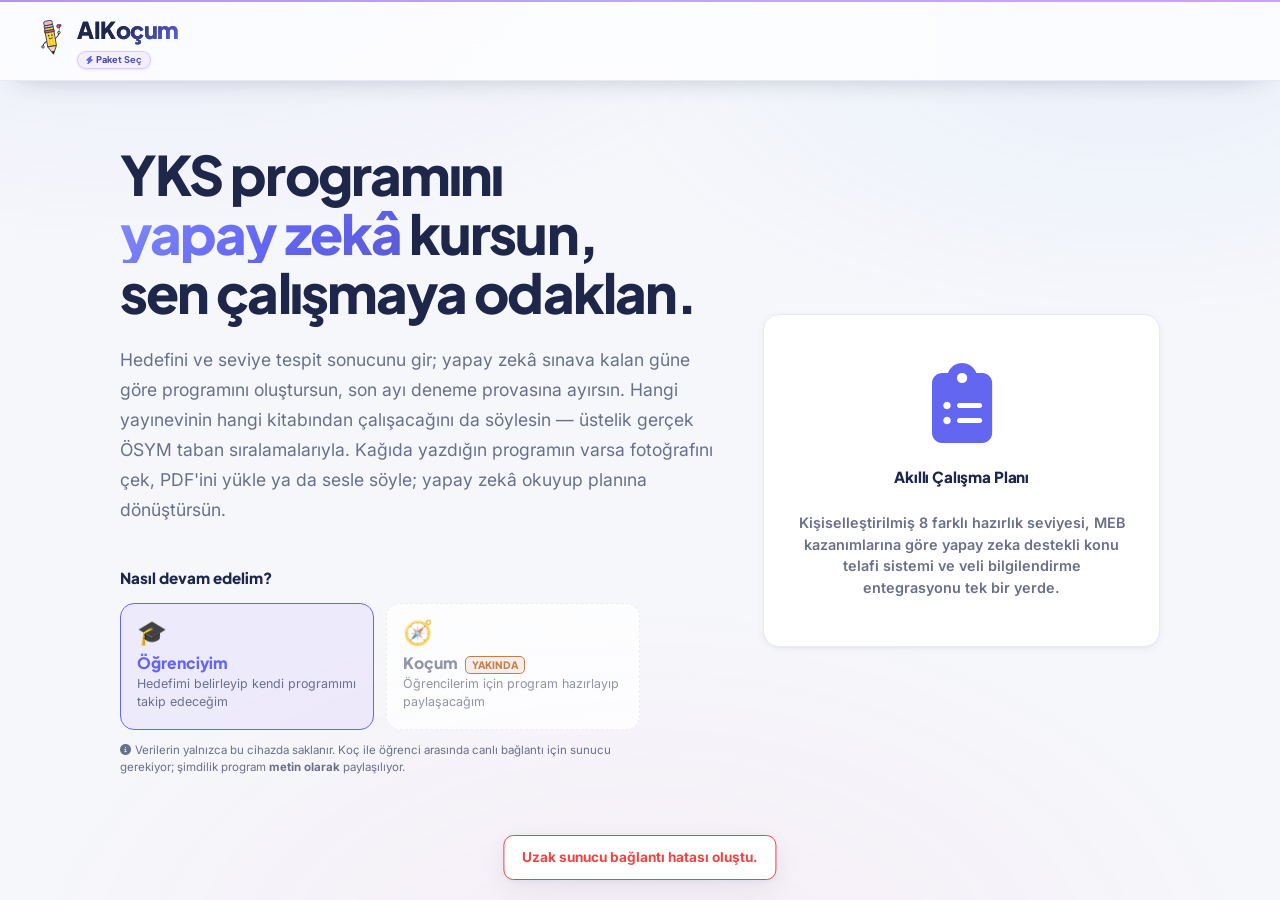
==== commit 6c74d8ba: "Marka adi AIKocum olarak degistirildi Alan adi aikocum.com.tr ile birebir. Isim "AIKocum"; "YKS" bas" ====
--- a/index.html
+++ b/index.html
@@ -3,7 +3,7 @@
 <head>
   <meta charset="UTF-8">
   <meta name="viewport" content="width=device-width, initial-scale=1.0, maximum-scale=1.0, user-scalable=no">
-  <title>YKSKoçum - Akıllı YKS Ders Çalışma Koçu</title>
+  <title>AIKoçum - Akıllı YKS Ders Çalışma Koçu</title>
   <meta name="description" content="YKS sınavına hazırlanan öğrenciler için bilimsel verilerle desteklenen akıllı, dinamik ve kişiselleştirilmiş AI Ders Çalışma Koçu.">
   <meta name="theme-color" content="#6366f1">
   <link rel="manifest" href="manifest.json">
@@ -13,7 +13,7 @@
   <!-- iOS: ana ekrana eklendiginde tarayici cubugu olmadan, uygulama gibi acilir -->
   <meta name="apple-mobile-web-app-capable" content="yes">
   <meta name="apple-mobile-web-app-status-bar-style" content="default">
-  <meta name="apple-mobile-web-app-title" content="YKSKoçum">
+  <meta name="apple-mobile-web-app-title" content="AIKoçum">
   <meta name="mobile-web-app-capable" content="yes">
   <!-- CSS Stylesheet -->
   <!-- KRITIK: stil dosyasi yuklenmeden once modallar gorunur halde
@@ -54,7 +54,7 @@
        kimse bulmuyor; kurulum istemi uygulamanin icinden sunulur. -->
   <div id="installBar" style="display:none; align-items:center; gap:0.75rem; flex-wrap:wrap;
        background:var(--ai-tint); border-bottom:1px solid var(--ai-border); padding:0.6rem 1rem; font-size:0.82rem;">
-    <span style="font-weight:700; color:var(--primary);">📱 YKSKoçum'yi uygulama olarak kur</span>
+    <span style="font-weight:700; color:var(--primary);">📱 AIKoçum'yi uygulama olarak kur</span>
     <span id="installHint" style="color:var(--text-muted); flex:1; min-width:180px;">Ana ekranından tek dokunuşla aç, çevrimdışı çalışsın.</span>
     <button id="installBtn" class="btn btn-primary" style="padding:0.35rem 0.9rem; font-size:0.78rem; font-weight:800;" onclick="app.promptInstall()">Kur</button>
     <button class="btn btn-secondary" style="padding:0.35rem 0.7rem; font-size:0.78rem;" onclick="app.dismissInstall()">Şimdi değil</button>
@@ -88,7 +88,7 @@
         </g>
       </svg>
       <div style="display: flex; flex-direction: column; align-items: flex-start; gap: 0.15rem;">
-        <span style="background: linear-gradient(135deg, var(--text-main) 40%, var(--primary) 100%); -webkit-background-clip: text; -webkit-text-fill-color: transparent;">YKSKoçum</span>
+        <span style="background: linear-gradient(135deg, var(--text-main) 40%, var(--primary) 100%); -webkit-background-clip: text; -webkit-text-fill-color: transparent;">AIKoçum</span>
         <span id="roleBadge" style="display:none; align-items:center; gap:0.3rem; padding:0.2rem 0.55rem; font-size:0.68rem; font-weight:800; border-radius:99px; background:rgba(16,185,129,0.12); border:1px solid var(--success, #10b981); color:var(--success, #10b981); white-space:nowrap; margin-left:0.4rem;"></span>
         <button style="padding: 0.1rem 0.5rem; font-size: 0.58rem; line-height: 1.4; display: inline-flex; align-items: center; gap: 0.2rem; font-weight: 700; white-space: nowrap; border-radius: 4px; border: 1px solid rgba(245,158,11,0.4); background: rgba(245,158,11,0.08); color: #b45309; cursor: pointer; font-family: var(--font-header);" id="headerTierBtn" onclick="event.stopPropagation(); app.showSubscription()">
           <i class="fa-solid fa-bolt" style="font-size: 0.5rem;"></i> <span id="headerTierText">Paket Seç</span>
@@ -485,7 +485,7 @@
         <div class="coach-feedback-box" style="text-align: left; margin-bottom: 2.5rem; background: rgba(59, 130, 246, 0.03); border-color: rgba(59, 130, 246, 0.15);">
           <div class="coach-avatar" style="border-color: var(--secondary); background: rgba(59, 130, 246, 0.05);">✏️</div>
           <div class="coach-message">
-            <h4>YKSKoçum Maç Raporu</h4>
+            <h4>AIKoçum Maç Raporu</h4>
             <p id="reportCoachAnalysis">Analiz yükleniyor...</p>
           </div>
         </div>
@@ -510,7 +510,7 @@
             <span>Akıllı Bildirimleri Aktifleştir</span>
             <input type="checkbox" id="notifEnabledToggle" style="transform: scale(1.2);" onchange="app.notificationManager.requestPermission().then(g => { if(g) { document.getElementById('notifEnabledToggle').checked = true; } else { document.getElementById('notifEnabledToggle').checked = false; } })">
           </label>
-          <small style="color: var(--text-muted);">YKSKoçum sana çalışma durumuna göre kritik hatırlatmalar yapacak.</small>
+          <small style="color: var(--text-muted);">AIKoçum sana çalışma durumuna göre kritik hatırlatmalar yapacak.</small>
         </div>
 
         <h3 style="margin-top: 1.5rem;">Sessiz Saatler</h3>
@@ -597,7 +597,7 @@
             <!-- PRO Premium soft highlight widget -->
             <div id="sidebarProBanner" style="margin: 1rem 0 0; padding: 0.75rem; border-radius: 8px; background: linear-gradient(135deg, rgba(139, 92, 246, 0.1), rgba(168, 85, 247, 0.1)); border: 1.5px solid rgba(139, 92, 246, 0.2); text-align: center;">
               <span style="font-size: 0.72rem; font-weight: 700; color: #a78bfa; display: block; margin-bottom: 0.35rem;">
-                <i class="fa-solid fa-crown text-warning"></i> YKSKoçum Üyeliği: <span id="dashSubTierText" style="text-transform: uppercase;">PRO</span>
+                <i class="fa-solid fa-crown text-warning"></i> AIKoçum Üyeliği: <span id="dashSubTierText" style="text-transform: uppercase;">PRO</span>
               </span>
               <button id="dashSubActionButton" onclick="app.showSubscriptionModal()" style="border: none; background: #8b5cf6; color: white; padding: 0.25rem 0.6rem; font-size: 0.68rem; font-weight: 800; border-radius: 6px; cursor: pointer; transition: background 0.2s; width: 100%;" onmouseover="this.style.background='#a78bfa'" onmouseout="this.style.background='#8b5cf6'">
                 Planları Yönet
@@ -706,7 +706,7 @@
           <!-- AI ÇALIŞMA YARDIMCILARI GRID (no title/card wrapper) -->
           <div id="topHelpersCard" style="margin-bottom: 1.5rem; display: flex; flex-direction: column; gap: 1rem;">
             <div style="width: 100%;">
-              <!-- 3 AI merkezi + yüzen YKSKoçum = 4 giriş noktası.
+              <!-- 3 AI merkezi + yüzen AIKoçum = 4 giriş noktası.
                    Rota Rehberi kaldırıldı; 4 fazlı müfredat haritası Program
                    Sihirbazı'nın içine taşındı. Alışkanlık Haritası, Gelişim
                    Analizi'nin altında kalır. Her kart öğrencinin zihnindeki
@@ -2145,7 +2145,7 @@
           </svg>
           <div style="display: flex; flex-direction: column; align-items: flex-start; gap: 0.15rem;">
             <div style="display: flex; align-items: center; gap: 0.35rem;">
-              <h4 style="margin: 0; font-size: 0.95rem; font-weight: 800; font-family: var(--font-header);">YKSKoçum</h4>
+              <h4 style="margin: 0; font-size: 0.95rem; font-weight: 800; font-family: var(--font-header);">AIKoçum</h4>
               <span style="padding: 0.05rem 0.35rem; font-size: 0.55rem; font-weight: 700; background: #f59e0b; color: #fff; border-radius: 4px; display: inline-flex; align-items: center; gap: 2px;">
                 <i class="fa-solid fa-bolt" style="font-size: 0.45rem;"></i> Pro
               </span>
@@ -2462,6 +2462,6 @@
   <script src="curriculum.js?v=4"></script>
   <script src="questions.js?v=2"></script>
   <script src="quotes.js?v=1"></script>
-  <script src="app.js?v=164"></script>
+  <script src="app.js?v=167"></script>
 </body>
 </html>
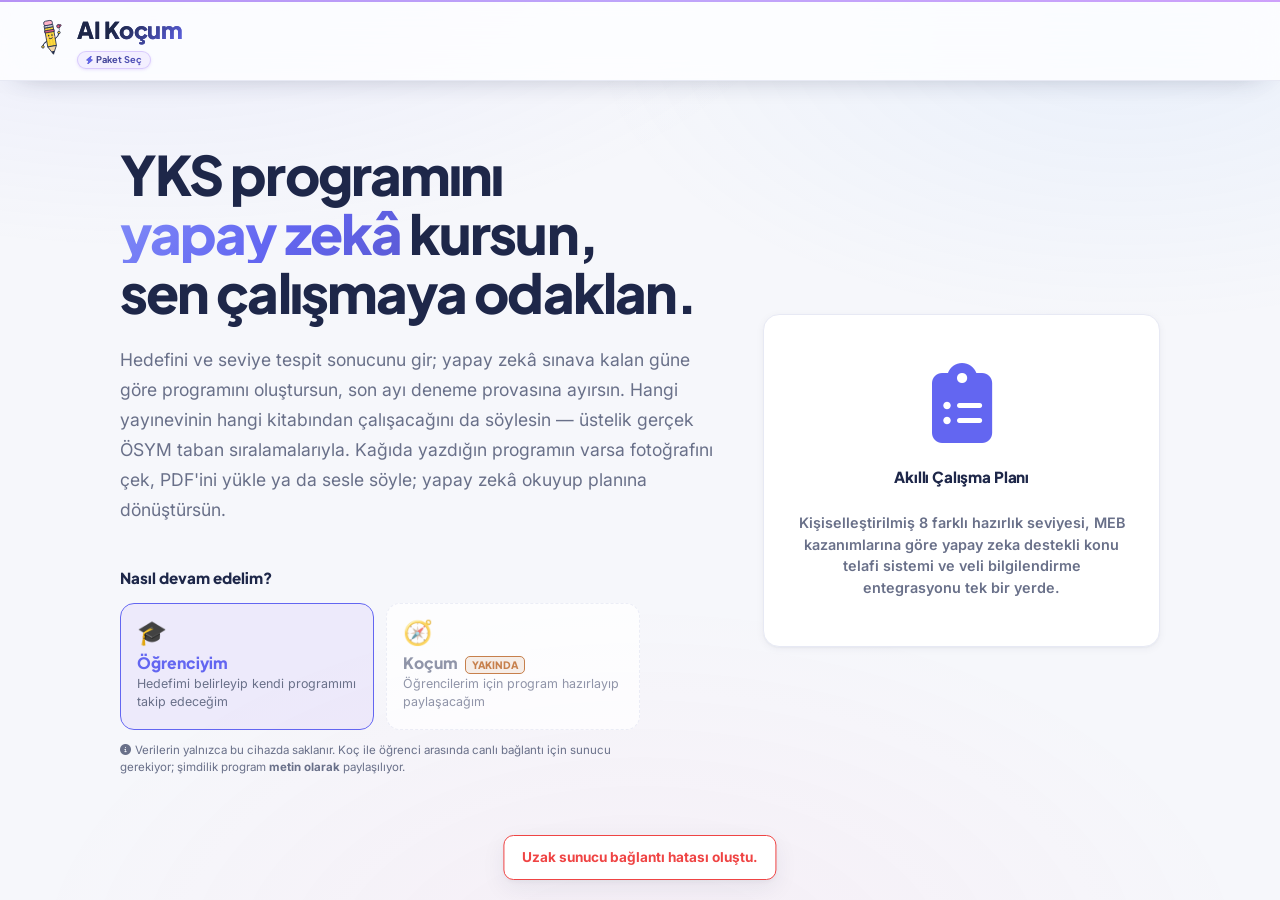
==== commit 16d1b8b5: "Marka adi ayri yazilsin: "AI Kocum" Gorunen ad her yerde "AI Kocum" (AI ve Kocum ayri). Alan adi aik" ====
--- a/index.html
+++ b/index.html
@@ -3,7 +3,7 @@
 <head>
   <meta charset="UTF-8">
   <meta name="viewport" content="width=device-width, initial-scale=1.0, maximum-scale=1.0, user-scalable=no">
-  <title>AIKoçum - Akıllı YKS Ders Çalışma Koçu</title>
+  <title>AI Koçum - Akıllı YKS Ders Çalışma Koçu</title>
   <meta name="description" content="YKS sınavına hazırlanan öğrenciler için bilimsel verilerle desteklenen akıllı, dinamik ve kişiselleştirilmiş AI Ders Çalışma Koçu.">
   <meta name="theme-color" content="#6366f1">
   <link rel="manifest" href="manifest.json">
@@ -13,7 +13,7 @@
   <!-- iOS: ana ekrana eklendiginde tarayici cubugu olmadan, uygulama gibi acilir -->
   <meta name="apple-mobile-web-app-capable" content="yes">
   <meta name="apple-mobile-web-app-status-bar-style" content="default">
-  <meta name="apple-mobile-web-app-title" content="AIKoçum">
+  <meta name="apple-mobile-web-app-title" content="AI Koçum">
   <meta name="mobile-web-app-capable" content="yes">
   <!-- CSS Stylesheet -->
   <!-- KRITIK: stil dosyasi yuklenmeden once modallar gorunur halde
@@ -54,7 +54,7 @@
        kimse bulmuyor; kurulum istemi uygulamanin icinden sunulur. -->
   <div id="installBar" style="display:none; align-items:center; gap:0.75rem; flex-wrap:wrap;
        background:var(--ai-tint); border-bottom:1px solid var(--ai-border); padding:0.6rem 1rem; font-size:0.82rem;">
-    <span style="font-weight:700; color:var(--primary);">📱 AIKoçum'yi uygulama olarak kur</span>
+    <span style="font-weight:700; color:var(--primary);">📱 AI Koçum'yi uygulama olarak kur</span>
     <span id="installHint" style="color:var(--text-muted); flex:1; min-width:180px;">Ana ekranından tek dokunuşla aç, çevrimdışı çalışsın.</span>
     <button id="installBtn" class="btn btn-primary" style="padding:0.35rem 0.9rem; font-size:0.78rem; font-weight:800;" onclick="app.promptInstall()">Kur</button>
     <button class="btn btn-secondary" style="padding:0.35rem 0.7rem; font-size:0.78rem;" onclick="app.dismissInstall()">Şimdi değil</button>
@@ -88,7 +88,7 @@
         </g>
       </svg>
       <div style="display: flex; flex-direction: column; align-items: flex-start; gap: 0.15rem;">
-        <span style="background: linear-gradient(135deg, var(--text-main) 40%, var(--primary) 100%); -webkit-background-clip: text; -webkit-text-fill-color: transparent;">AIKoçum</span>
+        <span style="background: linear-gradient(135deg, var(--text-main) 40%, var(--primary) 100%); -webkit-background-clip: text; -webkit-text-fill-color: transparent;">AI Koçum</span>
         <span id="roleBadge" style="display:none; align-items:center; gap:0.3rem; padding:0.2rem 0.55rem; font-size:0.68rem; font-weight:800; border-radius:99px; background:rgba(16,185,129,0.12); border:1px solid var(--success, #10b981); color:var(--success, #10b981); white-space:nowrap; margin-left:0.4rem;"></span>
         <button style="padding: 0.1rem 0.5rem; font-size: 0.58rem; line-height: 1.4; display: inline-flex; align-items: center; gap: 0.2rem; font-weight: 700; white-space: nowrap; border-radius: 4px; border: 1px solid rgba(245,158,11,0.4); background: rgba(245,158,11,0.08); color: #b45309; cursor: pointer; font-family: var(--font-header);" id="headerTierBtn" onclick="event.stopPropagation(); app.showSubscription()">
           <i class="fa-solid fa-bolt" style="font-size: 0.5rem;"></i> <span id="headerTierText">Paket Seç</span>
@@ -485,7 +485,7 @@
         <div class="coach-feedback-box" style="text-align: left; margin-bottom: 2.5rem; background: rgba(59, 130, 246, 0.03); border-color: rgba(59, 130, 246, 0.15);">
           <div class="coach-avatar" style="border-color: var(--secondary); background: rgba(59, 130, 246, 0.05);">✏️</div>
           <div class="coach-message">
-            <h4>AIKoçum Maç Raporu</h4>
+            <h4>AI Koçum Maç Raporu</h4>
             <p id="reportCoachAnalysis">Analiz yükleniyor...</p>
           </div>
         </div>
@@ -510,7 +510,7 @@
             <span>Akıllı Bildirimleri Aktifleştir</span>
             <input type="checkbox" id="notifEnabledToggle" style="transform: scale(1.2);" onchange="app.notificationManager.requestPermission().then(g => { if(g) { document.getElementById('notifEnabledToggle').checked = true; } else { document.getElementById('notifEnabledToggle').checked = false; } })">
           </label>
-          <small style="color: var(--text-muted);">AIKoçum sana çalışma durumuna göre kritik hatırlatmalar yapacak.</small>
+          <small style="color: var(--text-muted);">AI Koçum sana çalışma durumuna göre kritik hatırlatmalar yapacak.</small>
         </div>
 
         <h3 style="margin-top: 1.5rem;">Sessiz Saatler</h3>
@@ -597,7 +597,7 @@
             <!-- PRO Premium soft highlight widget -->
             <div id="sidebarProBanner" style="margin: 1rem 0 0; padding: 0.75rem; border-radius: 8px; background: linear-gradient(135deg, rgba(139, 92, 246, 0.1), rgba(168, 85, 247, 0.1)); border: 1.5px solid rgba(139, 92, 246, 0.2); text-align: center;">
               <span style="font-size: 0.72rem; font-weight: 700; color: #a78bfa; display: block; margin-bottom: 0.35rem;">
-                <i class="fa-solid fa-crown text-warning"></i> AIKoçum Üyeliği: <span id="dashSubTierText" style="text-transform: uppercase;">PRO</span>
+                <i class="fa-solid fa-crown text-warning"></i> AI Koçum Üyeliği: <span id="dashSubTierText" style="text-transform: uppercase;">PRO</span>
               </span>
               <button id="dashSubActionButton" onclick="app.showSubscriptionModal()" style="border: none; background: #8b5cf6; color: white; padding: 0.25rem 0.6rem; font-size: 0.68rem; font-weight: 800; border-radius: 6px; cursor: pointer; transition: background 0.2s; width: 100%;" onmouseover="this.style.background='#a78bfa'" onmouseout="this.style.background='#8b5cf6'">
                 Planları Yönet
@@ -706,7 +706,7 @@
           <!-- AI ÇALIŞMA YARDIMCILARI GRID (no title/card wrapper) -->
           <div id="topHelpersCard" style="margin-bottom: 1.5rem; display: flex; flex-direction: column; gap: 1rem;">
             <div style="width: 100%;">
-              <!-- 3 AI merkezi + yüzen AIKoçum = 4 giriş noktası.
+              <!-- 3 AI merkezi + yüzen AI Koçum = 4 giriş noktası.
                    Rota Rehberi kaldırıldı; 4 fazlı müfredat haritası Program
                    Sihirbazı'nın içine taşındı. Alışkanlık Haritası, Gelişim
                    Analizi'nin altında kalır. Her kart öğrencinin zihnindeki
@@ -2145,7 +2145,7 @@
           </svg>
           <div style="display: flex; flex-direction: column; align-items: flex-start; gap: 0.15rem;">
             <div style="display: flex; align-items: center; gap: 0.35rem;">
-              <h4 style="margin: 0; font-size: 0.95rem; font-weight: 800; font-family: var(--font-header);">AIKoçum</h4>
+              <h4 style="margin: 0; font-size: 0.95rem; font-weight: 800; font-family: var(--font-header);">AI Koçum</h4>
               <span style="padding: 0.05rem 0.35rem; font-size: 0.55rem; font-weight: 700; background: #f59e0b; color: #fff; border-radius: 4px; display: inline-flex; align-items: center; gap: 2px;">
                 <i class="fa-solid fa-bolt" style="font-size: 0.45rem;"></i> Pro
               </span>
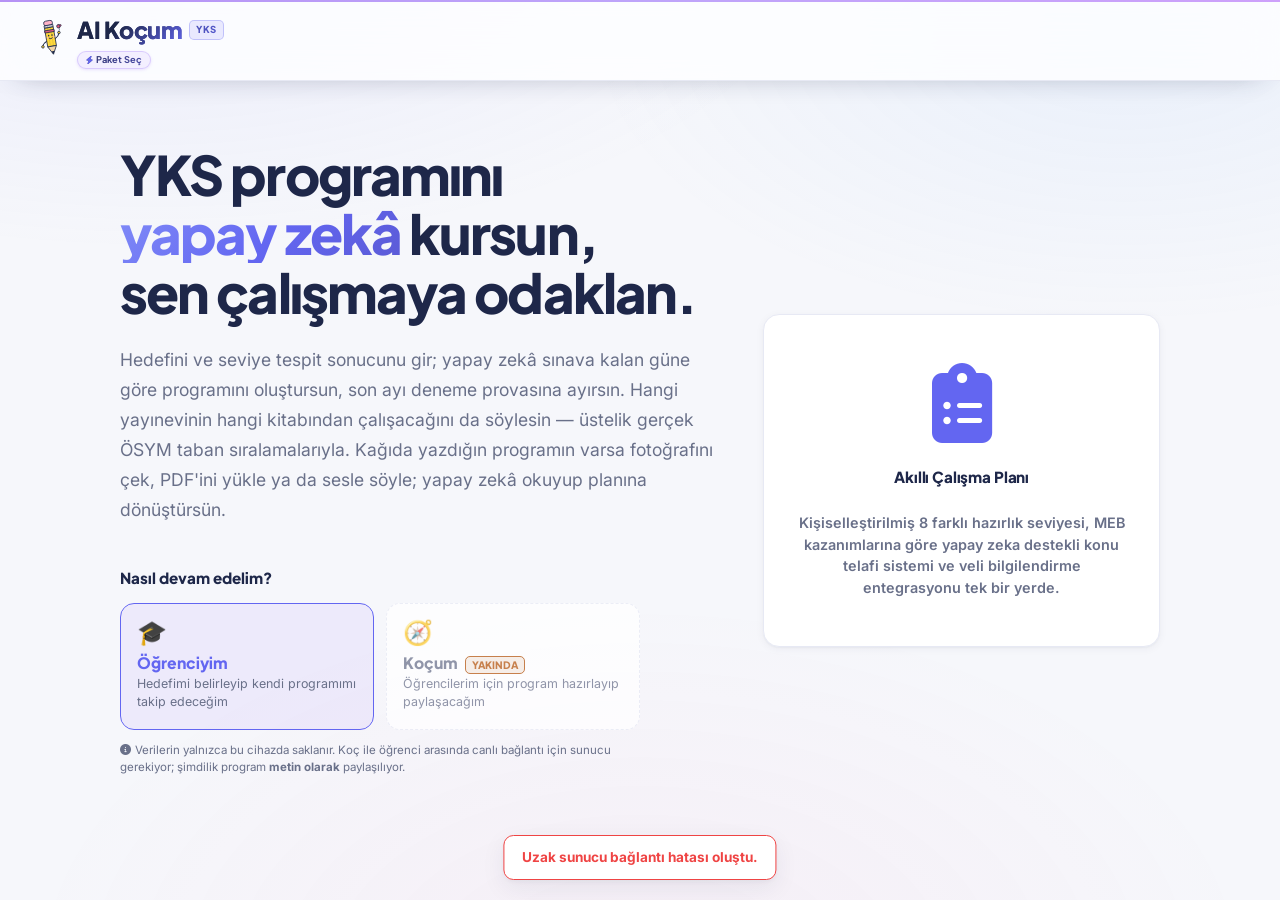
==== commit 8b0b12ed: "Geri sayim Gün/Saat/Dakika/Saniye; baslikta YKS; tanitimda YKS rozeti - Uygulama geri sayimi artik "" ====
--- a/index.html
+++ b/index.html
@@ -88,7 +88,10 @@
         </g>
       </svg>
       <div style="display: flex; flex-direction: column; align-items: flex-start; gap: 0.15rem;">
-        <span style="background: linear-gradient(135deg, var(--text-main) 40%, var(--primary) 100%); -webkit-background-clip: text; -webkit-text-fill-color: transparent;">AI Koçum</span>
+        <span style="display:inline-flex; align-items:center; gap:0.4rem;">
+          <span style="background: linear-gradient(135deg, var(--text-main) 40%, var(--primary) 100%); -webkit-background-clip: text; -webkit-text-fill-color: transparent;">AI Koçum</span>
+          <span style="font-family:var(--font-header); font-weight:800; font-size:0.6rem; letter-spacing:0.06em; color:var(--primary); background:rgba(99,102,241,0.12); border:1px solid rgba(99,102,241,0.3); padding:0.08rem 0.4rem; border-radius:5px;">YKS</span>
+        </span>
         <span id="roleBadge" style="display:none; align-items:center; gap:0.3rem; padding:0.2rem 0.55rem; font-size:0.68rem; font-weight:800; border-radius:99px; background:rgba(16,185,129,0.12); border:1px solid var(--success, #10b981); color:var(--success, #10b981); white-space:nowrap; margin-left:0.4rem;"></span>
         <button style="padding: 0.1rem 0.5rem; font-size: 0.58rem; line-height: 1.4; display: inline-flex; align-items: center; gap: 0.2rem; font-weight: 700; white-space: nowrap; border-radius: 4px; border: 1px solid rgba(245,158,11,0.4); background: rgba(245,158,11,0.08); color: #b45309; cursor: pointer; font-family: var(--font-header);" id="headerTierBtn" onclick="event.stopPropagation(); app.showSubscription()">
           <i class="fa-solid fa-bolt" style="font-size: 0.5rem;"></i> <span id="headerTierText">Paket Seç</span>
@@ -2462,6 +2465,6 @@
   <script src="curriculum.js?v=4"></script>
   <script src="questions.js?v=2"></script>
   <script src="quotes.js?v=1"></script>
-  <script src="app.js?v=167"></script>
+  <script src="app.js?v=169"></script>
 </body>
 </html>
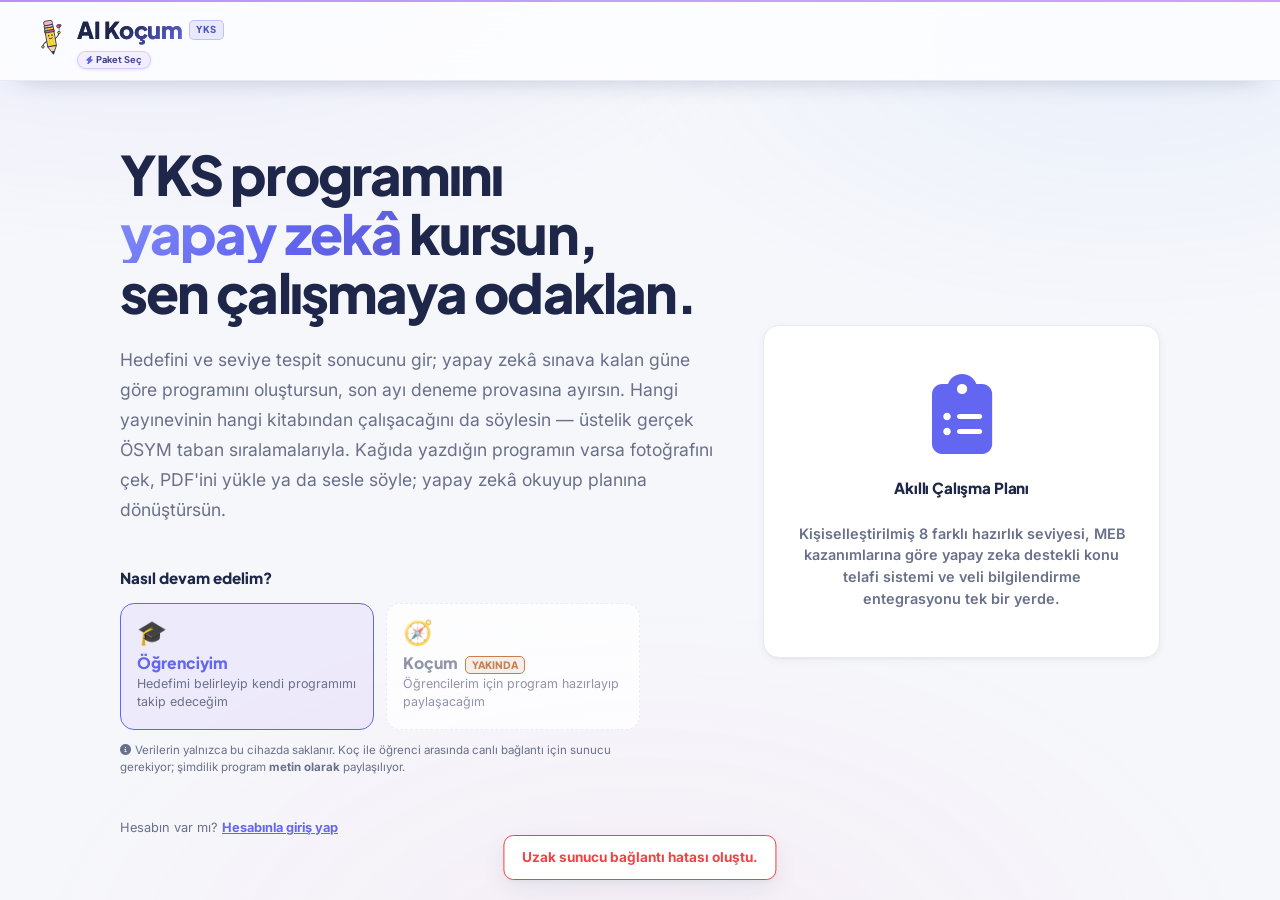
==== commit 70d541c9: "Dilim 2: uygulama hesaba baglandi — paket/deneme karari sunucuda ISTEMCI - js/hesap.js: kayit/giris/" ====
--- a/index.html
+++ b/index.html
@@ -20,7 +20,7 @@
        render edilmesin. styles.css gecikirse tum modal metinleri
        ekranda ust uste parliyordu. -->
   <style>.modal-overlay:not(.active){visibility:hidden;opacity:0;pointer-events:none;}</style>
-  <link rel="stylesheet" href="styles.css?v=31">
+  <link rel="stylesheet" href="styles.css?v=32">
   <!-- FontAwesome Icons -->
   <link rel="stylesheet" href="https://cdnjs.cloudflare.com/ajax/libs/font-awesome/6.4.0/css/all.min.css" integrity="sha384-iw3OoTErCYJJB9mCa8LNS2hbsQ7M3C0EpIsO/H5+EGAkPGc6rk+V8i04oW/K5xq0" crossorigin="anonymous">
   <!-- Chart.js CDN -->
@@ -201,6 +201,10 @@
               <i class="fa-solid fa-right-to-bracket"></i> Giriş Yap
             </button>
           </div>
+          <!-- Baska cihazda acilmis hesapla giris (Dilim 2) -->
+          <p style="margin:1rem 0 0; font-size:0.8rem; color:var(--text-muted);">
+            Hesabın var mı? <a href="#" onclick="app.hesapGirisAc(); return false;" style="color:var(--primary); font-weight:700;">Hesabınla giriş yap</a>
+          </p>
         </div>
         <div class="glass-card" style="display: flex; flex-direction: column; gap: 1.5rem; justify-content: center; align-items: center; text-align: center; padding: 3rem 2rem;">
           <i class="fa-solid fa-clipboard-list" style="font-size: 5rem; color: var(--primary); animation: pulse-glow 2s infinite;"></i>
@@ -238,7 +242,15 @@
                 <label for="studentEmail">E-posta adresin</label>
                 <input type="email" id="studentEmail" placeholder="ornek@eposta.com" autocomplete="email" required>
                 <div id="studentEmailError" style="font-size:.72rem; color:var(--danger,#dc2626); font-weight:700; margin-top:.3rem; display:none;"></div>
-                <div class="wz-hint">🔒 Bilgilerin hiçbir sunucuya gönderilmez.</div>
+              </div>
+              <!-- Hesap parolasi: paket/deneme karari sunucuda tutulur; hesap olmadan
+                   deneme baslatilamaz. Zaten giris yapilmissa JS bu alani gizler. -->
+              <div class="wz-field" id="studentPasswordWrap">
+                <label for="studentPassword">Hesap parolan</label>
+                <input type="password" id="studentPassword" placeholder="En az 8 karakter" autocomplete="new-password" minlength="8" required>
+                <div id="studentPasswordError" style="font-size:.72rem; color:var(--danger,#dc2626); font-weight:700; margin-top:.3rem; display:none;"></div>
+                <div class="wz-hint">🔒 Hesabın AI Koçum sunucusunda güvenle saklanır; çalışma verilerin bu cihazda kalır.
+                  Hesabın var mı? <a href="#" onclick="app.hesapGirisAc(); return false;" style="color:var(--primary); font-weight:700;">Giriş yap</a></div>
               </div>
             </div>
 
@@ -2393,6 +2405,26 @@
     }
   </script>
   <script src="js/notifications/NotificationManager.js"></script>
+  <script src="js/hesap.js?v=1"></script>
+
+  <!-- HESAP GIRIS MODALI (Dilim 2): baska cihazda acilmis hesapla giris -->
+  <div class="modal-overlay" role="dialog" aria-modal="true" id="hesapGirisModal" style="z-index:9910;">
+    <div class="modal-content" style="max-width:420px;">
+      <button class="close-btn" onclick="app.closeModal('hesapGirisModal')" aria-label="Kapat">&times;</button>
+      <h3 style="margin:0 0 0.35rem; font-family:var(--font-header); font-weight:800;"><i class="fa-solid fa-right-to-bracket text-primary"></i> Hesabınla giriş yap</h3>
+      <p style="font-size:0.82rem; color:var(--text-muted); margin:0 0 1rem; line-height:1.5;">Paketin ve deneme süren hesabına bağlı; bu cihazdaki çalışma verilerin korunur.</p>
+      <div class="form-group">
+        <label for="hesapGirisEposta">E-posta</label>
+        <input type="email" id="hesapGirisEposta" autocomplete="email" placeholder="ornek@eposta.com" onkeydown="if(event.key==='Enter'){event.preventDefault();app.hesapGirisGonder();}">
+      </div>
+      <div class="form-group">
+        <label for="hesapGirisParola">Parola</label>
+        <input type="password" id="hesapGirisParola" autocomplete="current-password" placeholder="••••••••" onkeydown="if(event.key==='Enter'){event.preventDefault();app.hesapGirisGonder();}">
+      </div>
+      <div id="hesapGirisHata" style="display:none; font-size:0.78rem; color:var(--danger,#dc2626); font-weight:700; margin:0 0 0.75rem;"></div>
+      <button class="btn btn-primary" id="hesapGirisBtn" style="width:100%; font-weight:800;" onclick="app.hesapGirisGonder()">Giriş yap</button>
+    </div>
+  </div>
 
   <!-- QUOTE POPUP (first login of session) -->
   <div class="quote-popup-overlay" id="quotePopupOverlay" style="display: none;">
--- a/styles.css
+++ b/styles.css
@@ -3911,3 +3911,6 @@
   font-size: 0.62rem;
   box-shadow: 0 1px 4px rgba(0, 0, 0, 0.18);
 }
+
+/* Mesgul dugme (Dilim 2): disabled yerine — Chromium tiklama takilmasi olmasin */
+.btn.is-busy { opacity: .7; cursor: progress; }
